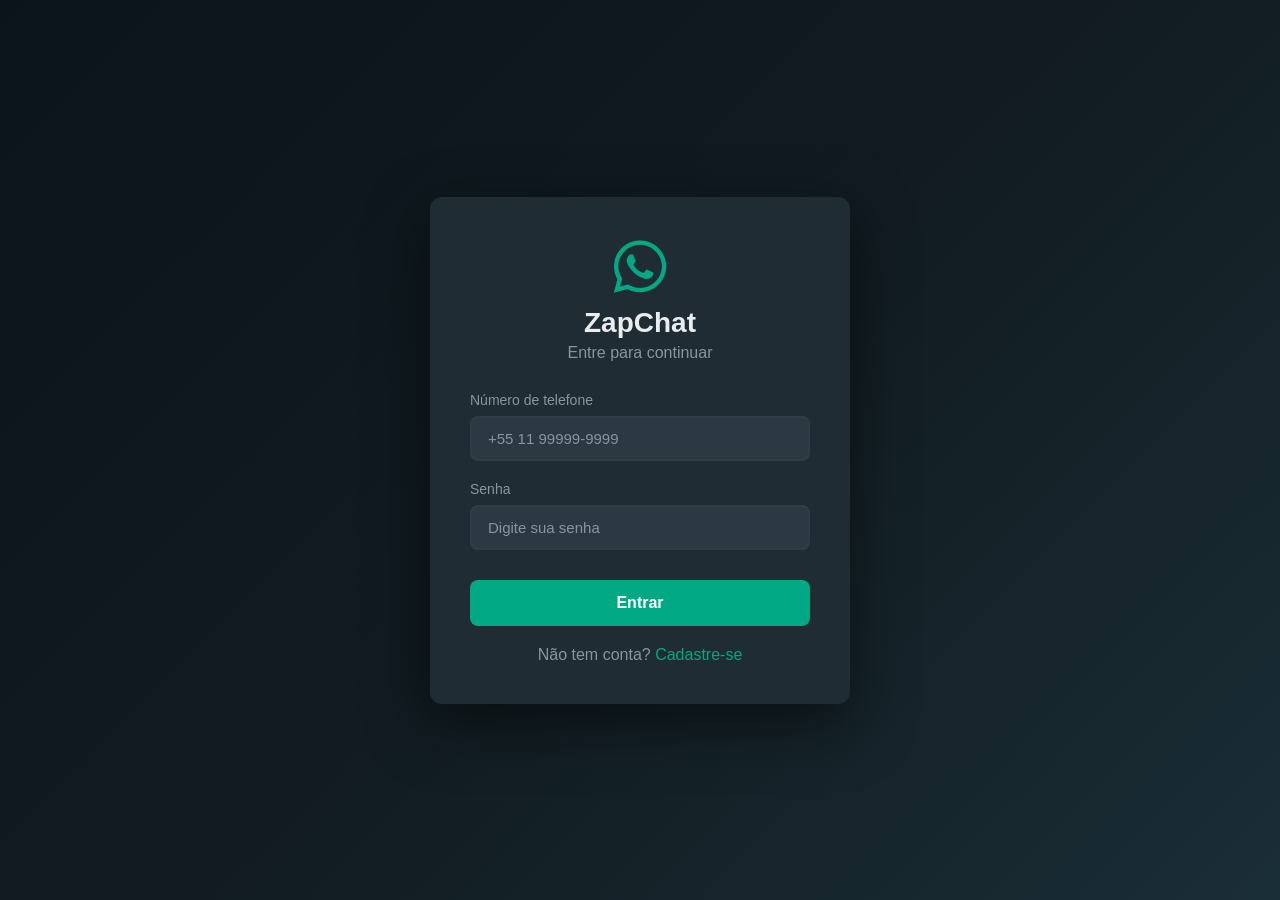
==== whatsapp.html @ d07ea7d3 "dd" ====
<!-- index.html -->
<!DOCTYPE html>
<html lang="pt-BR">
<head>
    <meta charset="UTF-8">
    <meta name="viewport" content="width=device-width, initial-scale=1.0">
    <title>ZapChat - Mensageiro</title>
    <link rel="stylesheet" href="https://cdnjs.cloudflare.com/ajax/libs/font-awesome/6.4.0/css/all.min.css">
    <style>
        /* ==================== RESET & VARIABLES ==================== */
        * {
            margin: 0;
            padding: 0;
            box-sizing: border-box;
        }

        :root {
            --primary: #00a884;
            --primary-dark: #008f72;
            --bg-dark: #111b21;
            --bg-panel: #202c33;
            --bg-chat: #0b141a;
            --bg-message-out: #005c4b;
            --bg-message-in: #202c33;
            --bg-input: #2a3942;
            --text-primary: #e9edef;
            --text-secondary: #8696a0;
            --border-color: #313d45;
            --hover-bg: #2a3942;
            --danger: #ea4335;
            --online: #00a884;
            --dropdown-bg: #233138;
        }

        body {
            font-family: 'Segoe UI', Tahoma, Geneva, Verdana, sans-serif;
            background-color: var(--bg-dark);
            color: var(--text-primary);
            height: 100vh;
            overflow: hidden;
        }

        /* ==================== AUTH SCREENS ==================== */
        .auth-container {
            display: flex;
            justify-content: center;
            align-items: center;
            height: 100vh;
            background: linear-gradient(135deg, #0b141a 0%, #111b21 50%, #1a2e35 100%);
        }

        .auth-box {
            background: var(--bg-panel);
            border-radius: 12px;
            padding: 40px;
            width: 420px;
            max-width: 95%;
            box-shadow: 0 20px 60px rgba(0, 0, 0, 0.5);
        }

        .auth-logo {
            text-align: center;
            margin-bottom: 30px;
        }

        .auth-logo i {
            font-size: 60px;
            color: var(--primary);
        }

        .auth-logo h1 {
            font-size: 28px;
            margin-top: 10px;
            color: var(--text-primary);
        }

        .auth-logo p {
            color: var(--text-secondary);
            margin-top: 5px;
        }

        .form-group {
            margin-bottom: 20px;
        }

        .form-group label {
            display: block;
            margin-bottom: 8px;
            color: var(--text-secondary);
            font-size: 14px;
        }

        .form-group input {
            width: 100%;
            padding: 12px 16px;
            border: 2px solid var(--border-color);
            border-radius: 8px;
            background: var(--bg-input);
            color: var(--text-primary);
            font-size: 15px;
            transition: border-color 0.3s;
            outline: none;
        }

        .form-group input:focus {
            border-color: var(--primary);
        }

        .form-group input::placeholder {
            color: var(--text-secondary);
        }

        .auth-btn {
            width: 100%;
            padding: 14px;
            background: var(--primary);
            color: white;
            border: none;
            border-radius: 8px;
            font-size: 16px;
            font-weight: 600;
            cursor: pointer;
            transition: background 0.3s;
            margin-top: 10px;
        }

        .auth-btn:hover {
            background: var(--primary-dark);
        }

        .auth-btn:disabled {
            opacity: 0.6;
            cursor: not-allowed;
        }

        .auth-switch {
            text-align: center;
            margin-top: 20px;
            color: var(--text-secondary);
        }

        .auth-switch a {
            color: var(--primary);
            cursor: pointer;
            text-decoration: none;
        }

        .auth-switch a:hover {
            text-decoration: underline;
        }

        .auth-error {
            background: rgba(234, 67, 53, 0.15);
            color: #ea4335;
            padding: 10px 16px;
            border-radius: 8px;
            margin-bottom: 15px;
            font-size: 14px;
            display: none;
        }

        .auth-success {
            background: rgba(0, 168, 132, 0.15);
            color: var(--primary);
            padding: 10px 16px;
            border-radius: 8px;
            margin-bottom: 15px;
            font-size: 14px;
            display: none;
        }

        .avatar-upload {
            text-align: center;
            margin-bottom: 20px;
        }

        .avatar-upload .avatar-preview {
            width: 80px;
            height: 80px;
            border-radius: 50%;
            background: var(--bg-input);
            margin: 0 auto 10px;
            display: flex;
            align-items: center;
            justify-content: center;
            cursor: pointer;
            border: 3px solid var(--primary);
            overflow: hidden;
            position: relative;
        }

        .avatar-upload .avatar-preview i {
            font-size: 36px;
            color: var(--text-secondary);
        }

        .avatar-upload .avatar-preview img {
            width: 100%;
            height: 100%;
            object-fit: cover;
        }

        /* ==================== MAIN APP LAYOUT ==================== */
        .app-container {
            display: none;
            height: 100vh;
            width: 100%;
        }

        .app-wrapper {
            display: flex;
            height: 100%;
            max-width: 100%;
            margin: 0 auto;
        }

        /* ==================== SIDEBAR ==================== */
        .sidebar {
            width: 400px;
            min-width: 340px;
            background: var(--bg-panel);
            border-right: 1px solid var(--border-color);
            display: flex;
            flex-direction: column;
            position: relative;
        }

        .sidebar-header {
            display: flex;
            align-items: center;
            justify-content: space-between;
            padding: 10px 16px;
            background: var(--bg-panel);
            height: 60px;
        }

        .sidebar-header .user-avatar {
            width: 40px;
            height: 40px;
            border-radius: 50%;
            background: var(--bg-input);
            display: flex;
            align-items: center;
            justify-content: center;
            cursor: pointer;
            overflow: hidden;
        }

        .sidebar-header .user-avatar img {
            width: 100%;
            height: 100%;
            object-fit: cover;
        }

        .sidebar-header .user-avatar i {
            font-size: 20px;
            color: var(--text-secondary);
        }

        .header-actions {
            display: flex;
            gap: 8px;
        }

        .header-actions button {
            width: 40px;
            height: 40px;
            border: none;
            background: none;
            color: var(--text-secondary);
            font-size: 20px;
            cursor: pointer;
            border-radius: 50%;
            display: flex;
            align-items: center;
            justify-content: center;
            transition: background 0.2s;
            position: relative;
        }

        .header-actions button:hover {
            background: var(--hover-bg);
        }

        .notification-badge {
            position: absolute;
            top: 4px;
            right: 4px;
            width: 18px;
            height: 18px;
            background: var(--danger);
            color: white;
            font-size: 10px;
            border-radius: 50%;
            display: flex;
            align-items: center;
            justify-content: center;
            display: none;
        }

        /* Search Bar */
        .search-container {
            padding: 8px 12px;
            background: var(--bg-panel);
        }

        .search-box {
            display: flex;
            align-items: center;
            background: var(--bg-input);
            border-radius: 8px;
            padding: 0 12px;
        }

        .search-box i {
            color: var(--text-secondary);
            font-size: 16px;
        }

        .search-box input {
            flex: 1;
            border: none;
            background: none;
            padding: 10px 12px;
            color: var(--text-primary);
            font-size: 14px;
            outline: none;
        }

        .search-box input::placeholder {
            color: var(--text-secondary);
        }

        /* Filter Tabs */
        .filter-tabs {
            display: flex;
            padding: 8px 12px;
            gap: 8px;
            overflow-x: auto;
        }

        .filter-tabs::-webkit-scrollbar {
            display: none;
        }

        .filter-tab {
            padding: 6px 14px;
            border-radius: 20px;
            background: var(--bg-input);
            color: var(--text-secondary);
            font-size: 13px;
            cursor: pointer;
            white-space: nowrap;
            border: none;
            transition: all 0.2s;
        }

        .filter-tab.active {
            background: var(--primary);
            color: white;
        }

        .filter-tab:hover:not(.active) {
            background: var(--hover-bg);
        }

        /* Chat List */
        .chat-list {
            flex: 1;
            overflow-y: auto;
        }

        .chat-list::-webkit-scrollbar {
            width: 6px;
        }

        .chat-list::-webkit-scrollbar-thumb {
            background: rgba(255, 255, 255, 0.1);
            border-radius: 3px;
        }

        .chat-item {
            display: flex;
            align-items: center;
            padding: 12px 16px;
            cursor: pointer;
            transition: background 0.2s;
            position: relative;
        }

        .chat-item:hover {
            background: var(--hover-bg);
        }

        .chat-item.active {
            background: var(--bg-input);
        }

        .chat-item-avatar {
            width: 50px;
            height: 50px;
            border-radius: 50%;
            background: var(--bg-input);
            flex-shrink: 0;
            display: flex;
            align-items: center;
            justify-content: center;
            overflow: hidden;
            margin-right: 14px;
            position: relative;
        }

        .chat-item-avatar img {
            width: 100%;
            height: 100%;
            object-fit: cover;
        }

        .chat-item-avatar i {
            font-size: 24px;
            color: var(--text-secondary);
        }

        .online-dot {
            position: absolute;
            bottom: 2px;
            right: 2px;
            width: 12px;
            height: 12px;
            background: var(--online);
            border-radius: 50%;
            border: 2px solid var(--bg-panel);
        }

        .chat-item-info {
            flex: 1;
            min-width: 0;
            border-bottom: 1px solid var(--border-color);
            padding-bottom: 12px;
        }

        .chat-item-top {
            display: flex;
            justify-content: space-between;
            align-items: center;
            margin-bottom: 4px;
        }

        .chat-item-name {
            font-size: 16px;
            font-weight: 400;
            color: var(--text-primary);
            white-space: nowrap;
            overflow: hidden;
            text-overflow: ellipsis;
        }

        .chat-item-time {
            font-size: 12px;
            color: var(--text-secondary);
            flex-shrink: 0;
            margin-left: 8px;
        }

        .chat-item-time.unread {
            color: var(--primary);
        }

        .chat-item-bottom {
            display: flex;
            justify-content: space-between;
            align-items: center;
        }

        .chat-item-message {
            font-size: 14px;
            color: var(--text-secondary);
            white-space: nowrap;
            overflow: hidden;
            text-overflow: ellipsis;
            flex: 1;
        }

        .chat-item-message .msg-status {
            color: var(--text-secondary);
            margin-right: 4px;
        }

        .chat-item-message .msg-status.read {
            color: #53bdeb;
        }

        .unread-count {
            background: var(--primary);
            color: white;
            font-size: 11px;
            min-width: 20px;
            height: 20px;
            border-radius: 10px;
            display: flex;
            align-items: center;
            justify-content: center;
            padding: 0 5px;
            flex-shrink: 0;
            margin-left: 8px;
        }

        /* ==================== CHAT AREA ==================== */
        .chat-area {
            flex: 1;
            display: flex;
            flex-direction: column;
            background: var(--bg-chat);
            position: relative;
        }

        /* Empty State */
        .empty-chat {
            display: flex;
            flex-direction: column;
            align-items: center;
            justify-content: center;
            height: 100%;
            text-align: center;
            padding: 20px;
        }

        .empty-chat i {
            font-size: 80px;
            color: var(--text-secondary);
            margin-bottom: 20px;
            opacity: 0.5;
        }

        .empty-chat h2 {
            font-size: 28px;
            font-weight: 300;
            color: var(--text-primary);
            margin-bottom: 10px;
        }

        .empty-chat p {
            color: var(--text-secondary);
            font-size: 14px;
            max-width: 500px;
            line-height: 1.6;
        }

        /* Chat Header */
        .chat-header {
            display: flex;
            align-items: center;
            padding: 10px 16px;
            background: var(--bg-panel);
            height: 60px;
            border-bottom: 1px solid var(--border-color);
        }

        .chat-header .back-btn {
            display: none;
            width: 36px;
            height: 36px;
            border: none;
            background: none;
            color: var(--text-secondary);
            font-size: 20px;
            cursor: pointer;
            margin-right: 8px;
            border-radius: 50%;
        }

        .chat-header-avatar {
            width: 40px;
            height: 40px;
            border-radius: 50%;
            background: var(--bg-input);
            display: flex;
            align-items: center;
            justify-content: center;
            overflow: hidden;
            margin-right: 14px;
            cursor: pointer;
            flex-shrink: 0;
        }

        .chat-header-avatar img {
            width: 100%;
            height: 100%;
            object-fit: cover;
        }

        .chat-header-avatar i {
            font-size: 20px;
            color: var(--text-secondary);
        }

        .chat-header-info {
            flex: 1;
            cursor: pointer;
        }

        .chat-header-name {
            font-size: 16px;
            font-weight: 500;
        }

        .chat-header-status {
            font-size: 13px;
            color: var(--text-secondary);
        }

        .chat-header-status.online {
            color: var(--primary);
        }

        .chat-header-actions {
            display: flex;
            gap: 4px;
        }

        .chat-header-actions button {
            width: 40px;
            height: 40px;
            border: none;
            background: none;
            color: var(--text-secondary);
            font-size: 20px;
            cursor: pointer;
            border-radius: 50%;
            display: flex;
            align-items: center;
            justify-content: center;
        }

        .chat-header-actions button:hover {
            background: var(--hover-bg);
        }

        /* Chat Messages */
        .chat-messages {
            flex: 1;
            overflow-y: auto;
            padding: 20px 60px;
            display: flex;
            flex-direction: column;
            background-image: url("data:image/svg+xml,%3Csvg xmlns='http://www.w3.org/2000/svg' width='300' height='300' viewBox='0 0 300 300'%3E%3Cg fill='%23ffffff' fill-opacity='0.02'%3E%3Cpath d='M150 0L300 150L150 300L0 150Z'/%3E%3C/g%3E%3C/svg%3E");
        }

        .chat-messages::-webkit-scrollbar {
            width: 6px;
        }

        .chat-messages::-webkit-scrollbar-thumb {
            background: rgba(255, 255, 255, 0.1);
            border-radius: 3px;
        }

        .message-group {
            margin-bottom: 2px;
            display: flex;
        }

        .message-group.sent {
            justify-content: flex-end;
        }

        .message-group.received {
            justify-content: flex-start;
        }

        .message-bubble {
            max-width: 65%;
            padding: 6px 7px 8px 9px;
            border-radius: 7.5px;
            position: relative;
            word-wrap: break-word;
            min-width: 80px;
        }

        .message-group.sent .message-bubble {
            background: var(--bg-message-out);
            border-top-right-radius: 0;
        }

        .message-group.received .message-bubble {
            background: var(--bg-message-in);
            border-top-left-radius: 0;
        }

        .message-sender {
            font-size: 12.5px;
            font-weight: 500;
            color: var(--primary);
            margin-bottom: 2px;
        }

        .message-text {
            font-size: 14.2px;
            line-height: 1.4;
            color: var(--text-primary);
            white-space: pre-wrap;
        }

        .message-text a {
            color: #53bdeb;
        }

        .message-meta {
            display: flex;
            align-items: center;
            justify-content: flex-end;
            gap: 4px;
            margin-top: 2px;
            float: right;
            margin-left: 10px;
            padding-top: 3px;
        }

        .message-time {
            font-size: 11px;
            color: rgba(255, 255, 255, 0.6);
        }

        .message-status {
            font-size: 16px;
            color: rgba(255, 255, 255, 0.5);
        }

        .message-status.read {
            color: #53bdeb;
        }

        .message-image {
            max-width: 330px;
            border-radius: 6px;
            margin-bottom: 4px;
            cursor: pointer;
        }

        .message-audio {
            width: 250px;
        }

        .message-document {
            display: flex;
            align-items: center;
            gap: 10px;
            padding: 10px;
            background: rgba(0, 0, 0, 0.15);
            border-radius: 6px;
            margin-bottom: 4px;
            cursor: pointer;
        }

        .message-document i {
            font-size: 30px;
            color: var(--text-secondary);
        }

        .message-document-info .doc-name {
            font-size: 14px;
            color: var(--text-primary);
        }

        .message-document-info .doc-size {
            font-size: 12px;
            color: var(--text-secondary);
        }

        .message-reply-preview {
            background: rgba(0, 0, 0, 0.2);
            border-left: 4px solid var(--primary);
            padding: 6px 10px;
            border-radius: 4px;
            margin-bottom: 6px;
            cursor: pointer;
        }

        .message-reply-preview .reply-name {
            font-size: 12px;
            color: var(--primary);
            font-weight: 500;
        }

        .message-reply-preview .reply-text {
            font-size: 13px;
            color: var(--text-secondary);
            white-space: nowrap;
            overflow: hidden;
            text-overflow: ellipsis;
        }

        /* Date Separator */
        .date-separator {
            text-align: center;
            margin: 16px 0;
        }

        .date-separator span {
            background: var(--bg-panel);
            padding: 5px 12px;
            border-radius: 7px;
            font-size: 12.5px;
            color: var(--text-secondary);
            box-shadow: 0 1px 1px rgba(0, 0, 0, 0.1);
        }

        /* System Message */
        .system-message {
            text-align: center;
            margin: 8px 0;
        }

        .system-message span {
            background: rgba(0, 168, 132, 0.1);
            padding: 4px 12px;
            border-radius: 6px;
            font-size: 12px;
            color: var(--text-secondary);
        }

        /* Chat Input */
        .chat-input-area {
            display: flex;
            align-items: flex-end;
            padding: 10px 16px;
            background: var(--bg-panel);
            gap: 8px;
            border-top: 1px solid var(--border-color);
        }

        .reply-bar {
            display: none;
            background: var(--bg-input);
            border-left: 4px solid var(--primary);
            padding: 8px 12px;
            margin: 0 16px;
            border-radius: 0 8px 8px 0;
            position: relative;
        }

        .reply-bar.active {
            display: block;
        }

        .reply-bar .reply-name {
            font-size: 13px;
            color: var(--primary);
            font-weight: 500;
        }

        .reply-bar .reply-text {
            font-size: 13px;
            color: var(--text-secondary);
            white-space: nowrap;
            overflow: hidden;
            text-overflow: ellipsis;
            max-width: 400px;
        }

        .reply-bar .close-reply {
            position: absolute;
            top: 8px;
            right: 8px;
            background: none;
            border: none;
            color: var(--text-secondary);
            cursor: pointer;
            font-size: 16px;
        }

        .emoji-btn,
        .attach-btn,
        .camera-btn {
            width: 42px;
            height: 42px;
            border: none;
            background: none;
            color: var(--text-secondary);
            font-size: 22px;
            cursor: pointer;
            border-radius: 50%;
            display: flex;
            align-items: center;
            justify-content: center;
            flex-shrink: 0;
        }

        .emoji-btn:hover,
        .attach-btn:hover,
        .camera-btn:hover {
            background: var(--hover-bg);
        }

        .message-input-wrapper {
            flex: 1;
            background: var(--bg-input);
            border-radius: 8px;
            display: flex;
            align-items: flex-end;
            padding: 4px 12px;
        }

        .message-input {
            flex: 1;
            border: none;
            background: none;
            color: var(--text-primary);
            font-size: 15px;
            padding: 8px 0;
            outline: none;
            resize: none;
            max-height: 120px;
            min-height: 20px;
            line-height: 1.4;
            font-family: inherit;
        }

        .message-input::placeholder {
            color: var(--text-secondary);
        }

        .send-btn {
            width: 42px;
            height: 42px;
            border: none;
            background: none;
            color: var(--text-secondary);
            font-size: 22px;
            cursor: pointer;
            border-radius: 50%;
            display: flex;
            align-items: center;
            justify-content: center;
            flex-shrink: 0;
            transition: color 0.2s;
        }

        .send-btn:hover {
            background: var(--hover-bg);
        }

        .send-btn.active {
            color: var(--primary);
        }

        /* Recording UI */
        .recording-ui {
            display: none;
            flex: 1;
            align-items: center;
            gap: 12px;
            padding: 0 12px;
        }

        .recording-ui.active {
            display: flex;
        }

        .recording-indicator {
            width: 12px;
            height: 12px;
            background: var(--danger);
            border-radius: 50%;
            animation: pulse 1s infinite;
        }

        @keyframes pulse {
            0%, 100% { opacity: 1; }
            50% { opacity: 0.3; }
        }

        .recording-time {
            font-size: 14px;
            color: var(--text-primary);
        }

        .recording-cancel {
            font-size: 13px;
            color: var(--text-secondary);
        }

        /* ==================== EMOJI PICKER ==================== */
        .emoji-picker {
            display: none;
            position: absolute;
            bottom: 70px;
            left: 16px;
            background: var(--bg-panel);
            border-radius: 12px;
            width: 340px;
            height: 380px;
            box-shadow: 0 8px 32px rgba(0, 0, 0, 0.4);
            overflow: hidden;
            z-index: 100;
            flex-direction: column;
        }

        .emoji-picker.active {
            display: flex;
        }

        .emoji-search {
            padding: 10px;
        }

        .emoji-search input {
            width: 100%;
            padding: 8px 12px;
            border: none;
            background: var(--bg-input);
            color: var(--text-primary);
            border-radius: 6px;
            font-size: 14px;
            outline: none;
        }

        .emoji-categories {
            display: flex;
            padding: 0 10px;
            gap: 4px;
            border-bottom: 1px solid var(--border-color);
        }

        .emoji-cat-btn {
            padding: 8px;
            border: none;
            background: none;
            font-size: 18px;
            cursor: pointer;
            border-radius: 6px;
            opacity: 0.6;
        }

        .emoji-cat-btn.active {
            opacity: 1;
            background: var(--hover-bg);
        }

        .emoji-grid {
            flex: 1;
            overflow-y: auto;
            padding: 10px;
            display: grid;
            grid-template-columns: repeat(8, 1fr);
            gap: 2px;
            align-content: start;
        }

        .emoji-grid::-webkit-scrollbar {
            width: 4px;
        }

        .emoji-grid::-webkit-scrollbar-thumb {
            background: rgba(255, 255, 255, 0.1);
            border-radius: 2px;
        }

        .emoji-item {
            width: 36px;
            height: 36px;
            display: flex;
            align-items: center;
            justify-content: center;
            font-size: 22px;
            cursor: pointer;
            border-radius: 6px;
            transition: background 0.15s;
        }

        .emoji-item:hover {
            background: var(--hover-bg);
        }

        /* ==================== ATTACHMENT MENU ==================== */
        .attach-menu {
            display: none;
            position: absolute;
            bottom: 70px;
            left: 70px;
            background: var(--bg-panel);
            border-radius: 12px;
            padding: 10px;
            box-shadow: 0 8px 32px rgba(0, 0, 0, 0.4);
            z-index: 100;
        }

        .attach-menu.active {
            display: block;
        }

        .attach-option {
            display: flex;
            align-items: center;
            gap: 14px;
            padding: 10px 16px;
            cursor: pointer;
            border-radius: 8px;
            transition: background 0.2s;
            white-space: nowrap;
        }

        .attach-option:hover {
            background: var(--hover-bg);
        }

        .attach-option .icon-circle {
            width: 42px;
            height: 42px;
            border-radius: 50%;
            display: flex;
            align-items: center;
            justify-content: center;
            font-size: 18px;
            color: white;
        }

        .attach-option span {
            font-size: 15px;
            color: var(--text-primary);
        }

        .icon-purple { background: #7f66ff; }
        .icon-blue { background: #0795dc; }
        .icon-green { background: #00a884; }
        .icon-orange { background: #fe7537; }
        .icon-pink { background: #ff6d8c; }
        .icon-teal { background: #009688; }

        /* ==================== DROPDOWN MENU ==================== */
        .dropdown-menu {
            display: none;
            position: absolute;
            top: 50px;
            right: 10px;
            background: var(--dropdown-bg);
            border-radius: 4px;
            min-width: 200px;
            box-shadow: 0 8px 32px rgba(0, 0, 0, 0.4);
            z-index: 200;
            overflow: hidden;
        }

        .dropdown-menu.active {
            display: block;
        }

        .dropdown-item {
            padding: 12px 24px;
            cursor: pointer;
            font-size: 14.5px;
            color: var(--text-primary);
            transition: background 0.15s;
        }

        .dropdown-item:hover {
            background: var(--hover-bg);
        }

        .dropdown-item.danger {
            color: var(--danger);
        }

        /* ==================== MODAL ==================== */
        .modal-overlay {
            display: none;
            position: fixed;
            top: 0;
            left: 0;
            right: 0;
            bottom: 0;
            background: rgba(0, 0, 0, 0.6);
            z-index: 500;
            align-items: center;
            justify-content: center;
        }

        .modal-overlay.active {
            display: flex;
        }

        .modal-content {
            background: var(--bg-panel);
            border-radius: 12px;
            padding: 30px;
            width: 440px;
            max-width: 95%;
            max-height: 85vh;
            overflow-y: auto;
        }

        .modal-content h3 {
            font-size: 20px;
            margin-bottom: 20px;
            color: var(--text-primary);
        }

        .modal-content::-webkit-scrollbar {
            width: 4px;
        }

        .modal-content::-webkit-scrollbar-thumb {
            background: rgba(255, 255, 255, 0.1);
            border-radius: 2px;
        }

        /* Profile Panel */
        .profile-panel {
            display: none;
            position: absolute;
            top: 0;
            left: 0;
            width: 100%;
            height: 100%;
            background: var(--bg-panel);
            z-index: 300;
            flex-direction: column;
        }

        .profile-panel.active {
            display: flex;
        }

        .profile-header {
            display: flex;
            align-items: center;
            padding: 16px;
            gap: 16px;
            background: var(--bg-dark);
            height: 60px;
        }

        .profile-header button {
            width: 36px;
            height: 36px;
            border: none;
            background: none;
            color: var(--text-primary);
            font-size: 20px;
            cursor: pointer;
        }

        .profile-header h3 {
            font-size: 18px;
            font-weight: 500;
        }

        .profile-body {
            flex: 1;
            overflow-y: auto;
            padding-bottom: 20px;
        }

        .profile-avatar-section {
            display: flex;
            justify-content: center;
            padding: 30px 0;
            background: var(--bg-dark);
        }

        .profile-avatar-large {
            width: 200px;
            height: 200px;
            border-radius: 50%;
            background: var(--bg-input);
            display: flex;
            align-items: center;
            justify-content: center;
            overflow: hidden;
        }

        .profile-avatar-large i {
            font-size: 80px;
            color: var(--text-secondary);
        }

        .profile-avatar-large img {
            width: 100%;
            height: 100%;
            object-fit: cover;
        }

        .profile-info-section {
            padding: 16px 30px;
            border-bottom: 8px solid var(--bg-dark);
        }

        .profile-info-label {
            color: var(--primary);
            font-size: 14px;
            margin-bottom: 6px;
        }

        .profile-info-value {
            font-size: 16px;
            color: var(--text-primary);
        }

        .profile-info-edit {
            display: flex;
            align-items: center;
            justify-content: space-between;
        }

        .profile-info-edit input {
            flex: 1;
            border: none;
            border-bottom: 2px solid var(--primary);
            background: none;
            color: var(--text-primary);
            font-size: 16px;
            padding: 4px 0;
            outline: none;
        }

        .profile-info-edit button {
            background: none;
            border: none;
            color: var(--text-secondary);
            font-size: 20px;
            cursor: pointer;
            margin-left: 10px;
        }

        /* Contact Info Panel */
        .contact-panel {
            display: none;
            position: absolute;
            top: 0;
            right: 0;
            width: 400px;
            height: 100%;
            background: var(--bg-panel);
            z-index: 300;
            flex-direction: column;
            border-left: 1px solid var(--border-color);
            box-shadow: -4px 0 20px rgba(0, 0, 0, 0.3);
        }

        .contact-panel.active {
            display: flex;
        }

        /* ==================== NEW CHAT MODAL ==================== */
        .contact-list-item {
            display: flex;
            align-items: center;
            padding: 12px 16px;
            cursor: pointer;
            transition: background 0.2s;
        }

        .contact-list-item:hover {
            background: var(--hover-bg);
        }

        .contact-list-item .contact-avatar {
            width: 45px;
            height: 45px;
            border-radius: 50%;
            background: var(--bg-input);
            display: flex;
            align-items: center;
            justify-content: center;
            margin-right: 14px;
            overflow: hidden;
            flex-shrink: 0;
        }

        .contact-list-item .contact-avatar img {
            width: 100%;
            height: 100%;
            object-fit: cover;
        }

        .contact-list-item .contact-avatar i {
            font-size: 22px;
            color: var(--text-secondary);
        }

        .contact-list-item .contact-info h4 {
            font-size: 15px;
            font-weight: 400;
            color: var(--text-primary);
        }

        .contact-list-item .contact-info p {
            font-size: 13px;
            color: var(--text-secondary);
        }

        /* ==================== STATUS / STORIES ==================== */
        .status-container {
            display: none;
            flex-direction: column;
            height: 100%;
        }

        .status-container.active {
            display: flex;
        }

        .status-my {
            display: flex;
            align-items: center;
            padding: 16px;
            cursor: pointer;
        }

        .status-my:hover {
            background: var(--hover-bg);
        }

        .status-avatar-ring {
            width: 55px;
            height: 55px;
            border-radius: 50%;
            border: 3px solid var(--primary);
            padding: 2px;
            margin-right: 14px;
        }

        .status-avatar-ring img,
        .status-avatar-ring .status-avatar-placeholder {
            width: 100%;
            height: 100%;
            border-radius: 50%;
            object-fit: cover;
            display: flex;
            align-items: center;
            justify-content: center;
            background: var(--bg-input);
        }

        .status-avatar-ring .status-avatar-placeholder i {
            font-size: 24px;
            color: var(--text-secondary);
        }

        /* ==================== CONTEXT MENU ==================== */
        .context-menu {
            display: none;
            position: fixed;
            background: var(--dropdown-bg);
            border-radius: 4px;
            min-width: 180px;
            box-shadow: 0 8px 32px rgba(0, 0, 0, 0.4);
            z-index: 600;
            overflow: hidden;
        }

        .context-menu.active {
            display: block;
        }

        .context-menu-item {
            padding: 10px 20px;
            cursor: pointer;
            font-size: 14px;
            color: var(--text-primary);
            transition: background 0.15s;
        }

        .context-menu-item:hover {
            background: var(--hover-bg);
        }

        .context-menu-item.danger {
            color: var(--danger);
        }

        /* ==================== TYPING INDICATOR ==================== */
        .typing-indicator {
            display: none;
            padding: 4px 0;
        }

        .typing-indicator.active {
            display: block;
        }

        .typing-dots {
            display: inline-flex;
            gap: 3px;
            padding: 10px 14px;
            background: var(--bg-message-in);
            border-radius: 7.5px;
        }

        .typing-dots span {
            width: 7px;
            height: 7px;
            background: var(--text-secondary);
            border-radius: 50%;
            animation: typingBounce 1.4s infinite ease-in-out;
        }

        .typing-dots span:nth-child(2) {
            animation-delay: 0.2s;
        }

        .typing-dots span:nth-child(3) {
            animation-delay: 0.4s;
        }

        @keyframes typingBounce {
            0%, 60%, 100% { transform: translateY(0); }
            30% { transform: translateY(-6px); }
        }

        /* ==================== IMAGE VIEWER ==================== */
        .image-viewer {
            display: none;
            position: fixed;
            top: 0;
            left: 0;
            right: 0;
            bottom: 0;
            background: rgba(0, 0, 0, 0.9);
            z-index: 700;
            align-items: center;
            justify-content: center;
        }

        .image-viewer.active {
            display: flex;
        }

        .image-viewer img {
            max-width: 90%;
            max-height: 90%;
            object-fit: contain;
        }

        .image-viewer .close-viewer {
            position: absolute;
            top: 20px;
            right: 20px;
            background: none;
            border: none;
            color: white;
            font-size: 30px;
            cursor: pointer;
        }

        /* ==================== TOAST NOTIFICATION ==================== */
        .toast-container {
            position: fixed;
            top: 20px;
            right: 20px;
            z-index: 800;
            display: flex;
            flex-direction: column;
            gap: 8px;
        }

        .toast {
            background: var(--bg-panel);
            color: var(--text-primary);
            padding: 14px 20px;
            border-radius: 8px;
            box-shadow: 0 8px 32px rgba(0, 0, 0, 0.4);
            display: flex;
            align-items: center;
            gap: 12px;
            min-width: 300px;
            animation: slideIn 0.3s ease;
            border-left: 4px solid var(--primary);
        }

        .toast.error {
            border-left-color: var(--danger);
        }

        .toast i {
            font-size: 20px;
        }

        @keyframes slideIn {
            from {
                transform: translateX(100%);
                opacity: 0;
            }
            to {
                transform: translateX(0);
                opacity: 1;
            }
        }

        @keyframes slideOut {
            from {
                transform: translateX(0);
                opacity: 1;
            }
            to {
                transform: translateX(100%);
                opacity: 0;
            }
        }

        /* ==================== LOADING ==================== */
        .loading-spinner {
            display: inline-block;
            width: 24px;
            height: 24px;
            border: 3px solid var(--border-color);
            border-radius: 50%;
            border-top-color: var(--primary);
            animation: spin 0.8s linear infinite;
        }

        @keyframes spin {
            to { transform: rotate(360deg); }
        }

        .loading-overlay {
            display: none;
            position: fixed;
            top: 0;
            left: 0;
            right: 0;
            bottom: 0;
            background: rgba(0, 0, 0, 0.5);
            z-index: 900;
            align-items: center;
            justify-content: center;
        }

        .loading-overlay.active {
            display: flex;
        }

        .loading-box {
            background: var(--bg-panel);
            padding: 30px 40px;
            border-radius: 12px;
            text-align: center;
        }

        .loading-box .loading-spinner {
            width: 40px;
            height: 40px;
        }

        .loading-box p {
            margin-top: 16px;
            color: var(--text-secondary);
        }

        /* ==================== RESPONSIVE ==================== */
        @media (max-width: 768px) {
            .sidebar {
                width: 100%;
                min-width: 100%;
            }

            .chat-area {
                position: absolute;
                top: 0;
                left: 0;
                right: 0;
                bottom: 0;
                display: none;
                z-index: 100;
            }

            .chat-area.active {
                display: flex;
            }

            .chat-header .back-btn {
                display: flex;
            }

            .chat-messages {
                padding: 10px 16px;
            }

            .message-bubble {
                max-width: 85%;
            }

            .contact-panel {
                width: 100%;
            }

            .emoji-picker {
                width: calc(100% - 32px);
            }
        }

        /* ==================== GROUP CREATION ==================== */
        .selected-contacts {
            display: flex;
            flex-wrap: wrap;
            gap: 8px;
            padding: 10px 0;
            min-height: 40px;
        }

        .selected-contact-chip {
            display: flex;
            align-items: center;
            gap: 6px;
            background: var(--bg-input);
            padding: 4px 10px;
            border-radius: 16px;
            font-size: 13px;
        }

        .selected-contact-chip button {
            background: none;
            border: none;
            color: var(--text-secondary);
            cursor: pointer;
            font-size: 14px;
        }

        /* ==================== SCROLL TO BOTTOM ==================== */
        .scroll-bottom-btn {
            display: none;
            position: absolute;
            bottom: 80px;
            right: 24px;
            width: 42px;
            height: 42px;
            border-radius: 50%;
            background: var(--bg-panel);
            border: none;
            color: var(--text-secondary);
            font-size: 20px;
            cursor: pointer;
            box-shadow: 0 4px 12px rgba(0, 0, 0, 0.3);
            z-index: 50;
            align-items: center;
            justify-content: center;
        }

        .scroll-bottom-btn.visible {
            display: flex;
        }

        /* ==================== STARRED MESSAGES INDICATOR ==================== */
        .starred-indicator {
            margin-left: 4px;
            color: #ffd700;
            font-size: 11px;
        }

        /* Deleted message style */
        .message-deleted {
            font-style: italic;
            opacity: 0.6;
        }

        .message-deleted i {
            margin-right: 4px;
        }

        /* Forwarded label */
        .forwarded-label {
            font-size: 12px;
            color: var(--text-secondary);
            font-style: italic;
            margin-bottom: 2px;
        }

        .forwarded-label i {
            margin-right: 4px;
        }
    </style>
</head>
<body>

    <!-- ==================== AUTH SCREEN ==================== -->
    <div class="auth-container" id="authScreen">
        <!-- Login Form -->
        <div class="auth-box" id="loginForm">
            <div class="auth-logo">
                <i class="fab fa-whatsapp"></i>
                <h1>ZapChat</h1>
                <p>Entre para continuar</p>
            </div>
            <div class="auth-error" id="loginError"></div>
            <div class="auth-success" id="loginSuccess"></div>
            <div class="form-group">
                <label>Número de telefone</label>
                <input type="tel" id="loginPhone" placeholder="+55 11 99999-9999" autocomplete="tel">
            </div>
            <div class="form-group">
                <label>Senha</label>
                <input type="password" id="loginPassword" placeholder="Digite sua senha" autocomplete="current-password">
            </div>
            <button class="auth-btn" id="loginBtn" onclick="handleLogin()">
                Entrar
            </button>
            <div class="auth-switch">
                Não tem conta? <a onclick="showRegister()">Cadastre-se</a>
            </div>
        </div>

        <!-- Register Form -->
        <div class="auth-box" id="registerForm" style="display:none">
            <div class="auth-logo">
                <i class="fab fa-whatsapp"></i>
                <h1>ZapChat</h1>
                <p>Crie sua conta</p>
            </div>
            <div class="auth-error" id="registerError"></div>
            <div class="form-group">
                <label>Nome</label>
                <input type="text" id="regName" placeholder="Seu nome completo">
            </div>
            <div class="form-group">
                <label>Número de telefone</label>
                <input type="tel" id="regPhone" placeholder="+55 11 99999-9999">
            </div>
            <div class="form-group">
                <label>Recado</label>
                <input type="text" id="regAbout" placeholder="Disponível" value="Disponível">
            </div>
            <div class="form-group">
                <label>Senha</label>
                <input type="password" id="regPassword" placeholder="Mínimo 6 caracteres">
            </div>
            <div class="form-group">
                <label>Confirmar senha</label>
                <input type="password" id="regPasswordConfirm" placeholder="Repita a senha">
            </div>
            <button class="auth-btn" onclick="handleRegister()">
                Cadastrar
            </button>
            <div class="auth-switch">
                Já tem conta? <a onclick="showLogin()">Fazer login</a>
            </div>
        </div>
    </div>

    <!-- ==================== MAIN APP ==================== -->
    <div class="app-container" id="appScreen">
        <div class="app-wrapper">
            <!-- Sidebar -->
            <div class="sidebar" id="sidebar">
                <!-- Profile Panel (hidden by default) -->
                <div class="profile-panel" id="profilePanel">
                    <div class="profile-header">
                        <button onclick="closeProfile()"><i class="fas fa-arrow-left"></i></button>
                        <h3>Perfil</h3>
                    </div>
                    <div class="profile-body">
                        <div class="profile-avatar-section">
                            <div class="profile-avatar-large" id="profileAvatarLarge">
                                <i class="fas fa-user"></i>
                            </div>
                        </div>
                        <div class="profile-info-section">
                            <div class="profile-info-label">Seu nome</div>
                            <div class="profile-info-edit">
                                <input type="text" id="profileNameInput" value="">
                                <button onclick="updateProfileName()"><i class="fas fa-check"></i></button>
                            </div>
                        </div>
                        <div class="profile-info-section">
                            <div class="profile-info-label">Recado</div>
                            <div class="profile-info-edit">
                                <input type="text" id="profileAboutInput" value="">
                                <button onclick="updateProfileAbout()"><i class="fas fa-check"></i></button>
                            </div>
                        </div>
                        <div class="profile-info-section">
                            <div class="profile-info-label">Telefone</div>
                            <div class="profile-info-value" id="profilePhone"></div>
                        </div>
                    </div>
                </div>

                <!-- Sidebar Header -->
                <div class="sidebar-header">
                    <div class="user-avatar" id="myAvatar" onclick="openProfile()">
                        <i class="fas fa-user"></i>
                    </div>
                    <div class="header-actions">
                        <button onclick="toggleStatusView()" title="Status">
                            <i class="fas fa-circle-notch"></i>
                        </button>
                        <button onclick="openNewChat()" title="Nova conversa">
                            <i class="fas fa-comment-medical"></i>
                        </button>
                        <button onclick="openNewGroup()" title="Novo grupo">
                            <i class="fas fa-users"></i>
                        </button>
                        <button id="menuBtn" onclick="toggleMainMenu()" title="Menu">
                            <i class="fas fa-ellipsis-vertical"></i>
                        </button>
                    </div>
                    <!-- Main Dropdown -->
                    <div class="dropdown-menu" id="mainMenu">
                        <div class="dropdown-item" onclick="openNewGroup()">Novo grupo</div>
                        <div class="dropdown-item" onclick="showStarredMessages()">Mensagens favoritas</div>
                        <div class="dropdown-item" onclick="openSettings()">Configurações</div>
                        <div class="dropdown-item danger" onclick="handleLogout()">Sair</div>
                    </div>
                </div>

                <!-- Search -->
                <div class="search-container">
                    <div class="search-box">
                        <i class="fas fa-search"></i>
                        <input type="text" placeholder="Pesquisar ou começar uma nova conversa" id="searchInput" oninput="handleSearch(this.value)">
                    </div>
                </div>

                <!-- Filter Tabs -->
                <div class="filter-tabs">
                    <button class="filter-tab active" onclick="filterChats('all', this)">Todas</button>
                    <button class="filter-tab" onclick="filterChats('unread', this)">Não lidas</button>
                    <button class="filter-tab" onclick="filterChats('groups', this)">Grupos</button>
                </div>

                <!-- Chat List -->
                <div class="chat-list" id="chatList">
                    <!-- Populated dynamically -->
                </div>
            </div>

            <!-- Chat Area -->
            <div class="chat-area" id="chatArea">
                <!-- Empty State -->
                <div class="empty-chat" id="emptyChat">
                    <i class="fab fa-whatsapp"></i>
                    <h2>ZapChat Web</h2>
                    <p>Envie e receba mensagens. Selecione uma conversa para começar ou inicie uma nova.</p>
                </div>

                <!-- Active Chat -->
                <div id="activeChat" style="display:none;flex-direction:column;height:100%;">
                    <!-- Chat Header -->
                    <div class="chat-header">
                        <button class="back-btn" onclick="closeChat()">
                            <i class="fas fa-arrow-left"></i>
                        </button>
                        <div class="chat-header-avatar" id="chatAvatar" onclick="openContactInfo()">
                            <i class="fas fa-user"></i>
                        </div>
                        <div class="chat-header-info" onclick="openContactInfo()">
                            <div class="chat-header-name" id="chatName"></div>
                            <div class="chat-header-status" id="chatStatus"></div>
                        </div>
                        <div class="chat-header-actions">
                            <button onclick="searchInChat()" title="Pesquisar"><i class="fas fa-search"></i></button>
                            <button onclick="toggleChatMenu()" title="Menu"><i class="fas fa-ellipsis-vertical"></i></button>
                        </div>
                        <!-- Chat Dropdown -->
                        <div class="dropdown-menu" id="chatMenu">
                            <div class="dropdown-item" onclick="openContactInfo()">Info do contato</div>
                            <div class="dropdown-item" onclick="selectMessages()">Selecionar mensagens</div>
                            <div class="dropdown-item" onclick="muteChat()">Silenciar notificações</div>
                            <div class="dropdown-item" onclick="clearChat()">Limpar conversa</div>
                            <div class="dropdown-item danger" onclick="deleteChat()">Apagar conversa</div>
                        </div>
                    </div>

                    <!-- Messages -->
                    <div class="chat-messages" id="chatMessages">
                        <!-- Messages populated dynamically -->
                    </div>

                    <!-- Scroll to bottom -->
                    <button class="scroll-bottom-btn" id="scrollBottomBtn" onclick="scrollToBottom()">
                        <i class="fas fa-chevron-down"></i>
                    </button>

                    <!-- Reply Bar -->
                    <div class="reply-bar" id="replyBar">
                        <div class="reply-name" id="replyName"></div>
                        <div class="reply-text" id="replyText"></div>
                        <button class="close-reply" onclick="cancelReply()">
                            <i class="fas fa-times"></i>
                        </button>
                    </div>

                    <!-- Input Area -->
                    <div class="chat-input-area">
                        <button class="emoji-btn" onclick="toggleEmojiPicker()">
                            <i class="far fa-face-smile"></i>
                        </button>
                        <button class="attach-btn" onclick="toggleAttachMenu()">
                            <i class="fas fa-paperclip"></i>
                        </button>
                        <div class="message-input-wrapper" id="inputWrapper">
                            <textarea class="message-input" id="messageInput" placeholder="Mensagem" rows="1" oninput="autoResize(this)" onkeydown="handleInputKeydown(event)"></textarea>
                        </div>
                        <div class="recording-ui" id="recordingUI">
                            <div class="recording-indicator"></div>
                            <span class="recording-time" id="recordingTime">0:00</span>
                            <span class="recording-cancel">← Deslize para cancelar</span>
                        </div>
                        <button class="send-btn" id="sendBtn" onclick="handleSend()">
                            <i class="fas fa-microphone" id="sendIcon"></i>
                        </button>
                    </div>

                    <!-- Emoji Picker -->
                    <div class="emoji-picker" id="emojiPicker">
                        <div class="emoji-search">
                            <input type="text" placeholder="Pesquisar emoji" oninput="searchEmoji(this.value)">
                        </div>
                        <div class="emoji-categories">
                            <button class="emoji-cat-btn active" onclick="showEmojiCategory('smileys', this)">😀</button>
                            <button class="emoji-cat-btn" onclick="showEmojiCategory('people', this)">👋</button>
                            <button class="emoji-cat-btn" onclick="showEmojiCategory('animals', this)">🐶</button>
                            <button class="emoji-cat-btn" onclick="showEmojiCategory('food', this)">🍔</button>
                            <button class="emoji-cat-btn" onclick="showEmojiCategory('activities', this)">⚽</button>
                            <button class="emoji-cat-btn" onclick="showEmojiCategory('objects', this)">💡</button>
                            <button class="emoji-cat-btn" onclick="showEmojiCategory('symbols', this)">❤️</button>
                        </div>
                        <div class="emoji-grid" id="emojiGrid">
                            <!-- Emojis populated dynamically -->
                        </div>
                    </div>

                    <!-- Attachment Menu -->
                    <div class="attach-menu" id="attachMenu">
                        <div class="attach-option" onclick="attachDocument()">
                            <div class="icon-circle icon-purple"><i class="fas fa-file"></i></div>
                            <span>Documento</span>
                        </div>
                        <div class="attach-option" onclick="attachPhoto()">
                            <div class="icon-circle icon-blue"><i class="fas fa-image"></i></div>
                            <span>Fotos e vídeos</span>
                        </div>
                        <div class="attach-option" onclick="attachCamera()">
                            <div class="icon-circle icon-pink"><i class="fas fa-camera"></i></div>
                            <span>Câmera</span>
                        </div>
                        <div class="attach-option" onclick="attachContact()">
                            <div class="icon-circle icon-blue"><i class="fas fa-user"></i></div>
                            <span>Contato</span>
                        </div>
                        <div class="attach-option" onclick="attachLocation()">
                            <div class="icon-circle icon-green"><i class="fas fa-location-dot"></i></div>
                            <span>Localização</span>
                        </div>
                    </div>
                </div>

                <!-- Contact Info Panel -->
                <div class="contact-panel" id="contactPanel">
                    <div class="profile-header">
                        <button onclick="closeContactInfo()"><i class="fas fa-xmark"></i></button>
                        <h3>Info do contato</h3>
                    </div>
                    <div class="profile-body">
                        <div class="profile-avatar-section">
                            <div class="profile-avatar-large" id="contactAvatarLarge">
                                <i class="fas fa-user"></i>
                            </div>
                        </div>
                        <div class="profile-info-section" style="text-align:center">
                            <div class="profile-info-value" id="contactInfoName" style="font-size:22px;font-weight:500;"></div>
                            <div style="color:var(--text-secondary);margin-top:4px" id="contactInfoPhone"></div>
                        </div>
                        <div class="profile-info-section">
                            <div class="profile-info-label">Recado</div>
                            <div class="profile-info-value" id="contactInfoAbout"></div>
                        </div>
                        <div class="profile-info-section">
                            <div class="dropdown-item danger" onclick="blockContact()" style="padding:0;font-size:16px;">
                                <i class="fas fa-ban"></i> Bloquear contato
                            </div>
                        </div>
                        <div class="profile-info-section">
                            <div class="dropdown-item danger" onclick="deleteChat()" style="padding:0;font-size:16px;">
                                <i class="fas fa-trash"></i> Apagar conversa
                            </div>
                        </div>
                    </div>
                </div>
            </div>
        </div>
    </div>

    <!-- ==================== NEW CHAT MODAL ==================== -->
    <div class="modal-overlay" id="newChatModal">
        <div class="modal-content">
            <h3><i class="fas fa-comment-medical"></i> Nova conversa</h3>
            <div class="form-group">
                <div class="search-box">
                    <i class="fas fa-search"></i>
                    <input type="text" placeholder="Buscar contato por telefone ou nome" id="newChatSearch" oninput="searchContacts(this.value)">
                </div>
            </div>
            <div id="contactResults" style="max-height:300px;overflow-y:auto;">
                <!-- Contact results -->
            </div>
            <div style="text-align:center;margin-top:16px">
                <button class="auth-btn" style="width:auto;padding:10px 30px;background:var(--border-color)" onclick="closeNewChat()">Cancelar</button>
            </div>
        </div>
    </div>

    <!-- ==================== NEW GROUP MODAL ==================== -->
    <div class="modal-overlay" id="newGroupModal">
        <div class="modal-content">
            <h3><i class="fas fa-users"></i> Novo grupo</h3>
            <div class="form-group">
                <label>Nome do grupo</label>
                <input type="text" id="groupName" placeholder="Nome do grupo">
            </div>
            <div class="form-group">
                <label>Descrição</label>
                <input type="text" id="groupDesc" placeholder="Descrição do grupo (opcional)">
            </div>
            <div class="form-group">
                <label>Adicionar participantes</label>
                <div class="search-box">
                    <i class="fas fa-search"></i>
                    <input type="text" placeholder="Buscar contatos" id="groupContactSearch" oninput="searchGroupContacts(this.value)">
                </div>
            </div>
            <div class="selected-contacts" id="selectedGroupContacts"></div>
            <div id="groupContactResults" style="max-height:200px;overflow-y:auto;"></div>
            <div style="display:flex;gap:10px;margin-top:16px;">
                <button class="auth-btn" style="background:var(--border-color)" onclick="closeNewGroup()">Cancelar</button>
                <button class="auth-btn" onclick="createGroup()">Criar grupo</button>
            </div>
        </div>
    </div>

    <!-- ==================== IMAGE VIEWER ==================== -->
    <div class="image-viewer" id="imageViewer">
        <button class="close-viewer" onclick="closeImageViewer()"><i class="fas fa-times"></i></button>
        <img id="viewerImage" src="">
    </div>

    <!-- ==================== CONTEXT MENU ==================== -->
    <div class="context-menu" id="contextMenu">
        <div class="context-menu-item" onclick="replyToMessage()"><i class="fas fa-reply"></i> Responder</div>
        <div class="context-menu-item" onclick="forwardMessage()"><i class="fas fa-share"></i> Encaminhar</div>
        <div class="context-menu-item" onclick="copyMessage()"><i class="fas fa-copy"></i> Copiar</div>
        <div class="context-menu-item" onclick="starMessage()"><i class="fas fa-star"></i> Favoritar</div>
        <div class="context-menu-item danger" onclick="deleteMessage()"><i class="fas fa-trash"></i> Apagar</div>
    </div>

    <!-- ==================== TOAST CONTAINER ==================== -->
    <div class="toast-container" id="toastContainer"></div>

    <!-- ==================== LOADING OVERLAY ==================== -->
    <div class="loading-overlay" id="loadingOverlay">
        <div class="loading-box">
            <div class="loading-spinner"></div>
            <p id="loadingText">Carregando...</p>
        </div>
    </div>

    <input type="file" id="fileInput" style="display:none" accept="image/*" onchange="handleFileSelect(event)">
    <input type="file" id="docInput" style="display:none" onchange="handleDocSelect(event)">

    <script>
        // ==================== CONFIGURATION ====================
        const JSONBIN_API_KEY = '$2a$10$zfLo4xQ0.IvfaaQaJbTDle3OU9eW24NU.iN7JbK9Ph9OpF0MiuRRu'; // Replace with your API key
        const JSONBIN_BASE = 'https://api.jsonbin.io/v3';
        
        // Bin IDs - will be created on first run
        let USERS_BIN_ID = localStorage.getItem('zapchat_users_bin') || '';
        let MESSAGES_BIN_ID = localStorage.getItem('zapchat_messages_bin') || '';
        let CHATS_BIN_ID = localStorage.getItem('zapchat_chats_bin') || '';

        // ==================== STATE ====================
        let currentUser = null;
        let allUsers = {};
        let allChats = {};
        let allMessages = {};
        let currentChatId = null;
        let replyingTo = null;
        let contextMessageId = null;
        let selectedGroupMembers = [];
        let refreshInterval = null;
        let isRecording = false;
        let recordingTimer = null;
        let recordingSeconds = 0;

        // ==================== EMOJI DATA ====================
        const emojis = {
            smileys: ['😀','😃','😄','😁','😆','😅','🤣','😂','🙂','🙃','😉','😊','😇','🥰','😍','🤩','😘','😗','😚','😙','🥲','😋','😛','😜','🤪','😝','🤑','🤗','🤭','🤫','🤔','🫣','🤐','🫡','🤨','😐','😑','😶','🫥','😏','😒','🙄','😬','🤥','😌','😔','😪','🤤','😴','😷','🤒','🤕','🤢','🤮','🥵','🥶','🥴','😵','🤯','🤠','🥳','🥸','😎','🤓','🧐','😕','🫤','😟','🙁','☹️','😮','😯','😲','😳','🥺','🥹','😦','😧','😨','😰','😥','😢','😭','😱','😖','😣','😞','😓','😩','😫','🥱','😤','😡','😠','🤬','😈','👿','💀','☠️','💩','🤡','👹','👺','👻','👽','👾','🤖'],
            people: ['👋','🤚','🖐️','✋','🖖','🫱','🫲','🫳','🫴','👌','🤌','🤏','✌️','🤞','🫰','🤟','🤘','🤙','👈','👉','👆','🖕','👇','☝️','🫵','👍','👎','✊','👊','🤛','🤜','👏','🙌','🫶','👐','🤲','🤝','🙏','✍️','💅','🤳','💪','🦾','🦿','🦵','🦶','👂','🦻','👃','🧠','🫀','🫁','🦷','🦴','👀','👁️','👅','👄','🫦','👶','🧒','👦','👧','🧑','👱','👨','🧔','👩','🧓','👴','👵'],
            animals: ['🐶','🐱','🐭','🐹','🐰','🦊','🐻','🐼','🐻‍❄️','🐨','🐯','🦁','🐮','🐷','🐽','🐸','🐵','🙈','🙉','🙊','🐒','🐔','🐧','🐦','🐤','🐣','🐥','🦆','🦅','🦉','🦇','🐺','🐗','🐴','🦄','🐝','🪱','🐛','🦋','🐌','🐞','🐜','🪰','🪲','🪳','🦟','🦗','🕷️','🦂','🐢','🐍','🦎','🦖','🦕','🐙','🦑','🦐','🦞','🦀','🐡','🐠','🐟','🐬','🐳','🐋','🦈','🐊'],
            food: ['🍏','🍎','🍐','🍊','🍋','🍌','🍉','🍇','🍓','🫐','🍈','🍒','🍑','🥭','🍍','🥥','🥝','🍅','🍆','🥑','🥦','🥬','🥒','🌶️','🫑','🌽','🥕','🫒','🧄','🧅','🥔','🍠','🫘','🥐','🥯','🍞','🥖','🥨','🧀','🥚','🍳','🧈','🥞','🧇','🥓','🥩','🍗','🍖','🦴','🌭','🍔','🍟','🍕','🫓','🥪','🥙','🧆','🌮','🌯','🫔','🥗','🥘','🫕','🍝','🍜','🍲','🍛','🍣','🍱','🥟','🦪','🍤','🍙','🍚','🍘','🍥','🥠','🥮','🍢','🍡','🍧','🍨','🍦','🥧','🧁','🍰','🎂','🍮','🍭','🍬','🍫','🍿','🍩','🍪'],
            activities: ['⚽','🏀','🏈','⚾','🥎','🎾','🏐','🏉','🥏','🎱','🪀','🏓','🏸','🏒','🏑','🥍','🏏','🪃','🥅','⛳','🪁','🏹','🎣','🤿','🥊','🥋','🎽','🛹','🛼','🛷','⛸️','🥌','🎿','⛷️','🏂','🪂','🏋️','🤼','🤸','⛹️','🤺','🤾','🏌️','🏇','🧘','🏄','🏊','🤽','🚣','🧗','🚴','🚵','🎖️','🏆','🥇','🥈','🥉','🏅','🎪','🎗️','🎟️','🎫','🎭','🎨','🎬','🎤','🎧','🎼','🎹','🥁','🪘','🎷','🎺','🪗','🎸','🪕','🎻','🎲','♟️','🎯','🎳','🎮','🕹️','🎰'],
            objects: ['💡','🔦','🕯️','🪔','📱','💻','⌨️','🖥️','🖨️','🖱️','🖲️','🕹️','💾','💿','📀','📷','📸','📹','🎥','📽️','📞','☎️','📟','📠','📺','📻','🎙️','🎚️','🎛️','🧭','⏱️','⏲️','⏰','🕰️','⌛','⏳','📡','🔋','🪫','🔌','💰','🪙','💴','💵','💶','💷','💸','💳','🧾','✉️','📧','📨','📩','📤','📥','📦','📫','📪','📬','📭','📮','📝','💼','📁','📂','📅','📆','📇','📈','📉','📊','📋','📌','📍','📎','🖇️','📏','📐','✂️','🗑️','🔒','🔓','🔑','🗝️'],
            symbols: ['❤️','🧡','💛','💚','💙','💜','🖤','🤍','🤎','💔','❣️','💕','💞','💓','💗','💖','💘','💝','❤️‍🔥','❤️‍🩹','💟','☮️','✝️','☪️','🕉️','☸️','🪯','✡️','🔯','🕎','☯️','☦️','🛐','⛎','♈','♉','♊','♋','♌','♍','♎','♏','♐','♑','♒','♓','🆔','⚛️','🉑','☢️','☣️','📴','📳','🈶','🈚','🈸','🈺','🈷️','✴️','🆚','💮','🉐','㊙️','㊗️','🈴','🈵','🈹','🈲','🅰️','🅱️','🆎','🅾️','🆑','🆘','❌','⭕','🛑','⛔','📛','🚫','💯','💢','♨️','🚷','🚯','🚳','🚱','🔞','📵','🚭','❗','❕','❓','❔','‼️','⁉️','🔅','🔆','〽️','⚠️','🚸','🔱','⚜️','🔰','♻️','✅','🈯','💹','❇️','✳️','❎','🌐','💠','Ⓜ️','🌀','💤','🏧','🚾','♿','🅿️','🛗','🈳','🈂️','🛂','🛃','🛄','🛅']
        };

        // ==================== API FUNCTIONS ====================
        async function apiRequest(method, binId, data = null) {
            const url = binId ? `${JSONBIN_BASE}/b/${binId}` : `${JSONBIN_BASE}/b`;
            const headers = {
                'Content-Type': 'application/json',
                'X-Master-Key': JSONBIN_API_KEY
            };
            
            if (!binId && method === 'POST') {
                headers['X-Bin-Private'] = 'false';
                headers['X-Bin-Name'] = 'zapchat-' + Date.now();
            }
            
            if (binId && method === 'GET') {
                headers['X-Bin-Meta'] = 'false';
            }
            
            if (binId && method === 'PUT') {
                headers['X-Bin-Versioning'] = 'false';
            }

            const options = { method, headers };
            if (data) options.body = JSON.stringify(data);

            try {
                const response = await fetch(url, options);
                const result = await response.json();
                return result;
            } catch (error) {
                console.error('API Error:', error);
                return null;
            }
        }

        async function initializeBins() {
            showLoading('Inicializando...');
            
            if (!USERS_BIN_ID) {
                const result = await apiRequest('POST', null, { users: {} });
                if (result && result.metadata) {
                    USERS_BIN_ID = result.metadata.id;
                    localStorage.setItem('zapchat_users_bin', USERS_BIN_ID);
                }
            }
            
            if (!MESSAGES_BIN_ID) {
                const result = await apiRequest('POST', null, { messages: {} });
                if (result && result.metadata) {
                    MESSAGES_BIN_ID = result.metadata.id;
                    localStorage.setItem('zapchat_messages_bin', MESSAGES_BIN_ID);
                }
            }
            
            if (!CHATS_BIN_ID) {
                const result = await apiRequest('POST', null, { chats: {} });
                if (result && result.metadata) {
                    CHATS_BIN_ID = result.metadata.id;
                    localStorage.setItem('zapchat_chats_bin', CHATS_BIN_ID);
                }
            }
            
            hideLoading();
        }

        async function loadUsers() {
            const data = await apiRequest('GET', USERS_BIN_ID);
            if (data) {
                allUsers = data.users || {};
            }
            return allUsers;
        }

        async function saveUsers() {
            await apiRequest('PUT', USERS_BIN_ID, { users: allUsers });
        }

        async function loadChats() {
            const data = await apiRequest('GET', CHATS_BIN_ID);
            if (data) {
                allChats = data.chats || {};
            }
            return allChats;
        }

        async function saveChats() {
            await apiRequest('PUT', CHATS_BIN_ID, { chats: allChats });
        }

        async function loadMessages() {
            const data = await apiRequest('GET', MESSAGES_BIN_ID);
            if (data) {
                allMessages = data.messages || {};
            }
            return allMessages;
        }

        async function saveMessages() {
            await apiRequest('PUT', MESSAGES_BIN_ID, { messages: allMessages });
        }

        // ==================== AUTH FUNCTIONS ====================
        function showRegister() {
            document.getElementById('loginForm').style.display = 'none';
            document.getElementById('registerForm').style.display = 'block';
        }

        function showLogin() {
            document.getElementById('registerForm').style.display = 'none';
            document.getElementById('loginForm').style.display = 'block';
        }

        async function handleRegister() {
            const name = document.getElementById('regName').value.trim();
            const phone = document.getElementById('regPhone').value.trim().replace(/\D/g, '');
            const about = document.getElementById('regAbout').value.trim() || 'Disponível';
            const password = document.getElementById('regPassword').value;
            const passwordConfirm = document.getElementById('regPasswordConfirm').value;
            const errorEl = document.getElementById('registerError');

            errorEl.style.display = 'none';

            if (!name || !phone || !password) {
                errorEl.textContent = 'Preencha todos os campos obrigatórios.';
                errorEl.style.display = 'block';
                return;
            }

            if (phone.length < 10) {
                errorEl.textContent = 'Número de telefone inválido.';
                errorEl.style.display = 'block';
                return;
            }

            if (password.length < 6) {
                errorEl.textContent = 'A senha deve ter pelo menos 6 caracteres.';
                errorEl.style.display = 'block';
                return;
            }

            if (password !== passwordConfirm) {
                errorEl.textContent = 'As senhas não coincidem.';
                errorEl.style.display = 'block';
                return;
            }

            showLoading('Criando conta...');
            await loadUsers();

            if (allUsers[phone]) {
                hideLoading();
                errorEl.textContent = 'Este número já está cadastrado.';
                errorEl.style.display = 'block';
                return;
            }

            allUsers[phone] = {
                id: phone,
                name: name,
                phone: phone,
                about: about,
                password: btoa(password),
                avatar: '',
                online: false,
                lastSeen: Date.now(),
                createdAt: Date.now()
            };

            await saveUsers();
            hideLoading();

            showLogin();
            const successEl = document.getElementById('loginSuccess');
            successEl.textContent = 'Conta criada com sucesso! Faça login.';
            successEl.style.display = 'block';
            document.getElementById('loginPhone').value = phone;
        }

        async function handleLogin() {
            const phone = document.getElementById('loginPhone').value.trim().replace(/\D/g, '');
            const password = document.getElementById('loginPassword').value;
            const errorEl = document.getElementById('loginError');
            const successEl = document.getElementById('loginSuccess');

            errorEl.style.display = 'none';
            successEl.style.display = 'none';

            if (!phone || !password) {
                errorEl.textContent = 'Preencha todos os campos.';
                errorEl.style.display = 'block';
                return;
            }

            showLoading('Entrando...');
            await loadUsers();

            const user = allUsers[phone];
            if (!user || atob(user.password) !== password) {
                hideLoading();
                errorEl.textContent = 'Telefone ou senha incorretos.';
                errorEl.style.display = 'block';
                return;
            }

            // Set online
            user.online = true;
            user.lastSeen = Date.now();
            await saveUsers();

            currentUser = user;
            localStorage.setItem('zapchat_session', JSON.stringify({ phone: user.phone, name: user.name }));

            await loadChats();
            await loadMessages();

            hideLoading();
            showApp();
        }

        async function handleLogout() {
            closeAllMenus();
            if (currentUser) {
                allUsers[currentUser.phone].online = false;
                allUsers[currentUser.phone].lastSeen = Date.now();
                await saveUsers();
            }
            
            localStorage.removeItem('zapchat_session');
            currentUser = null;
            currentChatId = null;
            
            if (refreshInterval) clearInterval(refreshInterval);
            
            document.getElementById('appScreen').style.display = 'none';
            document.getElementById('authScreen').style.display = 'flex';
            document.getElementById('loginPassword').value = '';
        }

        async function checkSession() {
            const session = localStorage.getItem('zapchat_session');
            if (session) {
                const { phone } = JSON.parse(session);
                showLoading('Reconectando...');
                
                await initializeBins();
                await loadUsers();
                
                if (allUsers[phone]) {
                    currentUser = allUsers[phone];
                    currentUser.online = true;
                    currentUser.lastSeen = Date.now();
                    await saveUsers();
                    await loadChats();
                    await loadMessages();
                    hideLoading();
                    showApp();
                    return;
                }
                
                localStorage.removeItem('zapchat_session');
                hideLoading();
            }
            
            await initializeBins();
        }

        // ==================== APP FUNCTIONS ====================
        function showApp() {
            document.getElementById('authScreen').style.display = 'none';
            document.getElementById('appScreen').style.display = 'block';
            
            updateSidebarHeader();
            renderChatList();
            loadEmojiGrid('smileys');
            
            // Start auto-refresh
            refreshInterval = setInterval(async () => {
                await loadUsers();
                await loadChats();
                await loadMessages();
                renderChatList();
                if (currentChatId) {
                    renderMessages();
                    updateChatHeader();
                }
            }, 3000);
        }

        function updateSidebarHeader() {
            const avatarEl = document.getElementById('myAvatar');
            if (currentUser.avatar) {
                avatarEl.innerHTML = `<img src="${currentUser.avatar}" alt="">`;
            } else {
                avatarEl.innerHTML = `<i class="fas fa-user"></i>`;
            }
        }

        // ==================== CHAT LIST ====================
        function renderChatList(filter = 'all', searchTerm = '') {
            const chatList = document.getElementById('chatList');
            
            // Get chats for current user
            const userChats = [];
            for (const chatId in allChats) {
                const chat = allChats[chatId];
                if (chat.participants && chat.participants.includes(currentUser.phone)) {
                    // Apply filters
                    if (filter === 'groups' && !chat.isGroup) continue;
                    
                    // Get last message
                    const chatMsgs = allMessages[chatId] || [];
                    const lastMsg = chatMsgs[chatMsgs.length - 1];
                    
                    // Count unread
                    const unread = chatMsgs.filter(m => m.sender !== currentUser.phone && !m.readBy?.includes(currentUser.phone)).length;
                    
                    if (filter === 'unread' && unread === 0) continue;

                    // Search filter
                    if (searchTerm) {
                        const chatName = getChatName(chat);
                        if (!chatName.toLowerCase().includes(searchTerm.toLowerCase())) continue;
                    }
                    
                    userChats.push({
                        ...chat,
                        id: chatId,
                        lastMessage: lastMsg,
                        unreadCount: unread,
                        sortTime: lastMsg ? lastMsg.timestamp : chat.createdAt
                    });
                }
            }
            
            // Sort by last message time
            userChats.sort((a, b) => (b.sortTime || 0) - (a.sortTime || 0));
            
            if (userChats.length === 0) {
                chatList.innerHTML = `
                    <div style="text-align:center;padding:40px 20px;color:var(--text-secondary)">
                        <i class="fas fa-comments" style="font-size:48px;margin-bottom:16px;opacity:0.3"></i>
                        <p>Nenhuma conversa ainda.<br>Inicie uma nova conversa!</p>
                    </div>
                `;
                return;
            }
            
            chatList.innerHTML = userChats.map(chat => {
                const name = getChatName(chat);
                const avatar = getChatAvatar(chat);
                const lastMsgText = getLastMessagePreview(chat);
                const time = chat.lastMessage ? formatTime(chat.lastMessage.timestamp) : '';
                const isOnline = !chat.isGroup && getOtherUser(chat)?.online;
                const isActive = currentChatId === chat.id;
                
                return `
                    <div class="chat-item ${isActive ? 'active' : ''}" onclick="openChat('${chat.id}')" oncontextmenu="showChatContext(event, '${chat.id}')">
                        <div class="chat-item-avatar">
                            ${avatar}
                            ${isOnline ? '<div class="online-dot"></div>' : ''}
                        </div>
                        <div class="chat-item-info">
                            <div class="chat-item-top">
                                <span class="chat-item-name">${escapeHtml(name)}</span>
                                <span class="chat-item-time ${chat.unreadCount > 0 ? 'unread' : ''}">${time}</span>
                            </div>
                            <div class="chat-item-bottom">
                                <span class="chat-item-message">${lastMsgText}</span>
                                ${chat.unreadCount > 0 ? `<span class="unread-count">${chat.unreadCount}</span>` : ''}
                            </div>
                        </div>
                    </div>
                `;
            }).join('');
        }

        function getChatName(chat) {
            if (chat.isGroup) return chat.groupName || 'Grupo';
            const otherPhone = chat.participants.find(p => p !== currentUser.phone);
            return allUsers[otherPhone]?.name || otherPhone;
        }

        function getChatAvatar(chat) {
            if (chat.isGroup) {
                return `<i class="fas fa-users" style="font-size:22px;color:var(--text-secondary)"></i>`;
            }
            const other = getOtherUser(chat);
            if (other?.avatar) {
                return `<img src="${other.avatar}" alt="">`;
            }
            return `<i class="fas fa-user"></i>`;
        }

        function getOtherUser(chat) {
            const otherPhone = chat.participants.find(p => p !== currentUser.phone);
            return allUsers[otherPhone];
        }

        function getLastMessagePreview(chat) {
            if (!chat.lastMessage) return '<span style="color:var(--text-secondary)">Sem mensagens</span>';
            const msg = chat.lastMessage;
            let text = msg.text || '';
            
            if (msg.deleted) text = '🚫 Mensagem apagada';
            else if (msg.type === 'image') text = '📷 Foto';
            else if (msg.type === 'audio') text = '🎵 Áudio';
            else if (msg.type === 'document') text = '📄 Documento';
            else if (msg.type === 'location') text = '📍 Localização';
            else if (msg.forwarded) text = '⤳ ' + text;
            
            if (text.length > 45) text = text.substring(0, 45) + '...';
            
            const isMine = msg.sender === currentUser.phone;
            const statusIcon = isMine ? getStatusIcon(msg) : '';
            
            return `${statusIcon}${escapeHtml(text)}`;
        }

        function getStatusIcon(msg) {
            if (msg.readBy && msg.readBy.length > 1) {
                return '<span class="msg-status read"><i class="fas fa-check-double"></i></span> ';
            }
            return '<span class="msg-status"><i class="fas fa-check-double"></i></span> ';
        }

        // ==================== CHAT FUNCTIONS ====================
        async function openChat(chatId) {
            currentChatId = chatId;
            const chat = allChats[chatId];
            
            // Mark messages as read
            const msgs = allMessages[chatId] || [];
            let changed = false;
            msgs.forEach(msg => {
                if (msg.sender !== currentUser.phone) {
                    if (!msg.readBy) msg.readBy = [];
                    if (!msg.readBy.includes(currentUser.phone)) {
                        msg.readBy.push(currentUser.phone);
                        changed = true;
                    }
                }
            });
            if (changed) await saveMessages();
            
            // Show chat area
            document.getElementById('emptyChat').style.display = 'none';
            document.getElementById('activeChat').style.display = 'flex';
            
            // Mobile: show chat area
            document.getElementById('chatArea').classList.add('active');
            
            updateChatHeader();
            renderMessages();
            renderChatList();
            scrollToBottom();
            
            document.getElementById('messageInput').focus();
        }

        function closeChat() {
            currentChatId = null;
            document.getElementById('emptyChat').style.display = 'flex';
            document.getElementById('activeChat').style.display = 'none';
            document.getElementById('chatArea').classList.remove('active');
            closeContactInfo();
            renderChatList();
        }

        function updateChatHeader() {
            if (!currentChatId) return;
            const chat = allChats[currentChatId];
            if (!chat) return;
            
            const nameEl = document.getElementById('chatName');
            const statusEl = document.getElementById('chatStatus');
            const avatarEl = document.getElementById('chatAvatar');
            
            nameEl.textContent = getChatName(chat);
            
            if (chat.isGroup) {
                const members = chat.participants.map(p => {
                    if (p === currentUser.phone) return 'Você';
                    return allUsers[p]?.name || p;
                });
                statusEl.textContent = members.join(', ');
                statusEl.className = 'chat-header-status';
                avatarEl.innerHTML = `<i class="fas fa-users" style="font-size:20px;color:var(--text-secondary)"></i>`;
            } else {
                const other = getOtherUser(chat);
                if (other?.online) {
                    statusEl.textContent = 'online';
                    statusEl.className = 'chat-header-status online';
                } else if (other?.lastSeen) {
                    statusEl.textContent = 'visto por último ' + formatLastSeen(other.lastSeen);
                    statusEl.className = 'chat-header-status';
                } else {
                    statusEl.textContent = '';
                    statusEl.className = 'chat-header-status';
                }
                
                if (other?.avatar) {
                    avatarEl.innerHTML = `<img src="${other.avatar}" alt="">`;
                } else {
                    avatarEl.innerHTML = `<i class="fas fa-user"></i>`;
                }
            }
        }

        // ==================== MESSAGES ====================
        function renderMessages() {
            if (!currentChatId) return;
            const container = document.getElementById('chatMessages');
            const msgs = allMessages[currentChatId] || [];
            
            if (msgs.length === 0) {
                container.innerHTML = `
                    <div class="system-message">
                        <span>🔒 As mensagens são armazenadas de forma segura. Envie a primeira mensagem!</span>
                    </div>
                `;
                return;
            }
            
            let html = '';
            let lastDate = '';
            
            msgs.forEach((msg, index) => {
                const msgDate = new Date(msg.timestamp).toLocaleDateString('pt-BR');
                if (msgDate !== lastDate) {
                    lastDate = msgDate;
                    const dateLabel = isToday(msg.timestamp) ? 'Hoje' : 
                                    isYesterday(msg.timestamp) ? 'Ontem' : msgDate;
                    html += `<div class="date-separator"><span>${dateLabel}</span></div>`;
                }
                
                if (msg.system) {
                    html += `<div class="system-message"><span>${escapeHtml(msg.text)}</span></div>`;
                    return;
                }
                
                const isMine = msg.sender === currentUser.phone;
                const senderName = allUsers[msg.sender]?.name || msg.sender;
                const chat = allChats[currentChatId];
                const showSender = chat?.isGroup && !isMine;
                
                html += `
                    <div class="message-group ${isMine ? 'sent' : 'received'}" 
                         id="msg-${msg.id}" 
                         oncontextmenu="showMessageContext(event, '${msg.id}')">
                        <div class="message-bubble">
                            ${showSender ? `<div class="message-sender">${escapeHtml(senderName)}</div>` : ''}
                            ${msg.forwarded ? `<div class="forwarded-label"><i class="fas fa-share"></i> Encaminhada</div>` : ''}
                            ${msg.replyTo ? renderReplyPreview(msg.replyTo) : ''}
                            ${msg.deleted ? `
                                <div class="message-text message-deleted">
                                    <i class="fas fa-ban"></i> Mensagem apagada
                                </div>
                            ` : `
                                ${msg.type === 'image' ? `<img src="${msg.mediaUrl}" class="message-image" onclick="viewImage('${msg.mediaUrl}')" alt="Imagem">` : ''}
                                ${msg.type === 'document' ? `
                                    <div class="message-document">
                                        <i class="fas fa-file-alt"></i>
                                        <div class="message-document-info">
                                            <div class="doc-name">${escapeHtml(msg.fileName || 'Documento')}</div>
                                            <div class="doc-size">${msg.fileSize || ''}</div>
                                        </div>
                                    </div>
                                ` : ''}
                                ${msg.type === 'location' ? `
                                    <div class="message-document" style="background:rgba(0,168,132,0.1)">
                                        <i class="fas fa-location-dot" style="color:var(--primary)"></i>
                                        <div class="message-document-info">
                                            <div class="doc-name">Localização compartilhada</div>
                                            <div class="doc-size">📍 Lat: ${msg.lat?.toFixed(4)}, Lng: ${msg.lng?.toFixed(4)}</div>
                                        </div>
                                    </div>
                                ` : ''}
                                <div class="message-text">${msg.text ? linkify(escapeHtml(msg.text)) : ''}</div>
                            `}
                            <div class="message-meta">
                                ${msg.starred ? '<span class="starred-indicator"><i class="fas fa-star"></i></span>' : ''}
                                <span class="message-time">${formatMessageTime(msg.timestamp)}</span>
                                ${isMine && !msg.deleted ? `
                                    <span class="message-status ${msg.readBy && msg.readBy.length > 1 ? 'read' : ''}">
                                        <i class="fas fa-check-double"></i>
                                    </span>
                                ` : ''}
                            </div>
                        </div>
                    </div>
                `;
            });
            
            container.innerHTML = html;
        }

        function renderReplyPreview(replyId) {
            const msgs = allMessages[currentChatId] || [];
            const original = msgs.find(m => m.id === replyId);
            if (!original) return '';
            
            const name = allUsers[original.sender]?.name || original.sender;
            const text = original.deleted ? 'Mensagem apagada' : (original.text || '📷 Mídia');
            
            return `
                <div class="message-reply-preview" onclick="scrollToMessage('${replyId}')">
                    <div class="reply-name">${escapeHtml(name)}</div>
                    <div class="reply-text">${escapeHtml(text.substring(0, 80))}</div>
                </div>
            `;
        }

        async function handleSend() {
            const input = document.getElementById('messageInput');
            const text = input.value.trim();
            
            if (!text && !isRecording) {
                // Start recording simulation
                toggleRecording();
                return;
            }
            
            if (isRecording) {
                stopRecording();
                return;
            }
            
            if (!text || !currentChatId) return;
            
            const msg = {
                id: generateId(),
                sender: currentUser.phone,
                text: text,
                type: 'text',
                timestamp: Date.now(),
                readBy: [currentUser.phone],
                starred: false,
                deleted: false,
                forwarded: false
            };
            
            if (replyingTo) {
                msg.replyTo = replyingTo;
                cancelReply();
            }
            
            if (!allMessages[currentChatId]) allMessages[currentChatId] = [];
            allMessages[currentChatId].push(msg);
            
            input.value = '';
            autoResize(input);
            updateSendButton();
            
            renderMessages();
            scrollToBottom();
            renderChatList();
            
            await saveMessages();
        }

        function handleInputKeydown(event) {
            if (event.key === 'Enter' && !event.shiftKey) {
                event.preventDefault();
                handleSend();
            }
            updateSendButton();
        }

        function updateSendButton() {
            const input = document.getElementById('messageInput');
            const icon = document.getElementById('sendIcon');
            const btn = document.getElementById('sendBtn');
            
            if (input.value.trim()) {
                icon.className = 'fas fa-paper-plane';
                btn.classList.add('active');
            } else {
                icon.className = 'fas fa-microphone';
                btn.classList.remove('active');
            }
        }

        function autoResize(el) {
            el.style.height = 'auto';
            el.style.height = Math.min(el.scrollHeight, 120) + 'px';
            updateSendButton();
        }

        // ==================== RECORDING ====================
        function toggleRecording() {
            if (isRecording) {
                stopRecording();
            } else {
                startRecording();
            }
        }

        function startRecording() {
            isRecording = true;
            recordingSeconds = 0;
            document.getElementById('inputWrapper').style.display = 'none';
            document.getElementById('recordingUI').classList.add('active');
            document.getElementById('sendIcon').className = 'fas fa-paper-plane';
            document.getElementById('sendBtn').classList.add('active');
            
            recordingTimer = setInterval(() => {
                recordingSeconds++;
                const mins = Math.floor(recordingSeconds / 60);
                const secs = recordingSeconds % 60;
                document.getElementById('recordingTime').textContent = `${mins}:${secs.toString().padStart(2, '0')}`;
            }, 1000);
        }

        async function stopRecording() {
            isRecording = false;
            clearInterval(recordingTimer);
            document.getElementById('inputWrapper').style.display = 'flex';
            document.getElementById('recordingUI').classList.remove('active');
            updateSendButton();
            
            if (recordingSeconds > 0) {
                const msg = {
                    id: generateId(),
                    sender: currentUser.phone,
                    text: `🎵 Áudio (${Math.floor(recordingSeconds / 60)}:${(recordingSeconds % 60).toString().padStart(2, '0')})`,
                    type: 'audio',
                    timestamp: Date.now(),
                    readBy: [currentUser.phone],
                    duration: recordingSeconds,
                    starred: false,
                    deleted: false
                };
                
                if (!allMessages[currentChatId]) allMessages[currentChatId] = [];
                allMessages[currentChatId].push(msg);
                
                renderMessages();
                scrollToBottom();
                renderChatList();
                await saveMessages();
            }
        }

        // ==================== REPLY ====================
        function replyToMessage() {
            closeContextMenu();
            if (!contextMessageId) return;
            
            const msgs = allMessages[currentChatId] || [];
            const msg = msgs.find(m => m.id === contextMessageId);
            if (!msg) return;
            
            replyingTo = msg.id;
            const name = allUsers[msg.sender]?.name || msg.sender;
            
            document.getElementById('replyName').textContent = name;
            document.getElementById('replyText').textContent = msg.text || '📷 Mídia';
            document.getElementById('replyBar').classList.add('active');
            document.getElementById('messageInput').focus();
        }

        function cancelReply() {
            replyingTo = null;
            document.getElementById('replyBar').classList.remove('active');
        }

        // ==================== MESSAGE ACTIONS ====================
        function showMessageContext(event, msgId) {
            event.preventDefault();
            contextMessageId = msgId;
            
            const menu = document.getElementById('contextMenu');
            menu.style.left = event.clientX + 'px';
            menu.style.top = event.clientY + 'px';
            menu.classList.add('active');
        }

        function closeContextMenu() {
            document.getElementById('contextMenu').classList.remove('active');
        }

        async function deleteMessage() {
            closeContextMenu();
            if (!contextMessageId) return;
            
            const msgs = allMessages[currentChatId] || [];
            const msg = msgs.find(m => m.id === contextMessageId);
            if (msg) {
                msg.deleted = true;
                msg.text = '';
                renderMessages();
                renderChatList();
                await saveMessages();
                showToast('Mensagem apagada');
            }
        }

        async function starMessage() {
            closeContextMenu();
            if (!contextMessageId) return;
            
            const msgs = allMessages[currentChatId] || [];
            const msg = msgs.find(m => m.id === contextMessageId);
            if (msg) {
                msg.starred = !msg.starred;
                renderMessages();
                await saveMessages();
                showToast(msg.starred ? 'Mensagem favoritada ⭐' : 'Removida dos favoritos');
            }
        }

        function copyMessage() {
            closeContextMenu();
            if (!contextMessageId) return;
            
            const msgs = allMessages[currentChatId] || [];
            const msg = msgs.find(m => m.id === contextMessageId);
            if (msg && msg.text) {
                navigator.clipboard.writeText(msg.text).then(() => {
                    showToast('Mensagem copiada!');
                });
            }
        }

        async function forwardMessage() {
            closeContextMenu();
            if (!contextMessageId) return;
            
            const msgs = allMessages[currentChatId] || [];
            const msg = msgs.find(m => m.id === contextMessageId);
            if (!msg) return;
            
            // Simple forward: show chat list to select
            const chatId = prompt('Cole o ID do chat para encaminhar (funcionalidade simplificada):');
            if (chatId && allChats[chatId]) {
                const fwdMsg = {
                    ...msg,
                    id: generateId(),
                    sender: currentUser.phone,
                    timestamp: Date.now(),
                    forwarded: true,
                    readBy: [currentUser.phone]
                };
                
                if (!allMessages[chatId]) allMessages[chatId] = [];
                allMessages[chatId].push(fwdMsg);
                await saveMessages();
                showToast('Mensagem encaminhada!');
            }
        }

        function scrollToMessage(msgId) {
            const el = document.getElementById('msg-' + msgId);
            if (el) {
                el.scrollIntoView({ behavior: 'smooth', block: 'center' });
                el.style.background = 'rgba(0, 168, 132, 0.15)';
                setTimeout(() => { el.style.background = ''; }, 2000);
            }
        }

        // ==================== NEW CHAT ====================
        function openNewChat() {
            closeAllMenus();
            document.getElementById('newChatModal').classList.add('active');
            document.getElementById('newChatSearch').value = '';
            renderAllContacts();
        }

        function closeNewChat() {
            document.getElementById('newChatModal').classList.remove('active');
        }

        function renderAllContacts() {
            const container = document.getElementById('contactResults');
            const contacts = Object.values(allUsers).filter(u => u.phone !== currentUser.phone);
            
            if (contacts.length === 0) {
                container.innerHTML = `<p style="text-align:center;color:var(--text-secondary);padding:20px;">Nenhum contato encontrado. Convide amigos para usar o ZapChat!</p>`;
                return;
            }
            
            container.innerHTML = contacts.map(user => `
                <div class="contact-list-item" onclick="startChat('${user.phone}')">
                    <div class="contact-avatar">
                        ${user.avatar ? `<img src="${user.avatar}" alt="">` : '<i class="fas fa-user"></i>'}
                    </div>
                    <div class="contact-info">
                        <h4>${escapeHtml(user.name)}</h4>
                        <p>${escapeHtml(user.about || 'Disponível')}</p>
                    </div>
                </div>
            `).join('');
        }

        function searchContacts(term) {
            const container = document.getElementById('contactResults');
            const contacts = Object.values(allUsers).filter(u => 
                u.phone !== currentUser.phone &&
                (u.name.toLowerCase().includes(term.toLowerCase()) || u.phone.includes(term))
            );
            
            container.innerHTML = contacts.map(user => `
                <div class="contact-list-item" onclick="startChat('${user.phone}')">
                    <div class="contact-avatar">
                        ${user.avatar ? `<img src="${user.avatar}" alt="">` : '<i class="fas fa-user"></i>'}
                    </div>
                    <div class="contact-info">
                        <h4>${escapeHtml(user.name)}</h4>
                        <p>${user.phone}</p>
                    </div>
                </div>
            `).join('');
        }

        async function startChat(otherPhone) {
            closeNewChat();
            
            // Check if chat already exists
            let existingChatId = null;
            for (const chatId in allChats) {
                const chat = allChats[chatId];
                if (!chat.isGroup && 
                    chat.participants.includes(currentUser.phone) && 
                    chat.participants.includes(otherPhone)) {
                    existingChatId = chatId;
                    break;
                }
            }
            
            if (existingChatId) {
                openChat(existingChatId);
                return;
            }
            
            // Create new chat
            const chatId = generateId();
            allChats[chatId] = {
                participants: [currentUser.phone, otherPhone],
                isGroup: false,
                createdAt: Date.now(),
                muted: false
            };
            allMessages[chatId] = [];
            
            await saveChats();
            await saveMessages();
            
            renderChatList();
            openChat(chatId);
        }

        // ==================== GROUPS ====================
        function openNewGroup() {
            closeAllMenus();
            selectedGroupMembers = [];
            document.getElementById('newGroupModal').classList.add('active');
            document.getElementById('groupName').value = '';
            document.getElementById('groupDesc').value = '';
            document.getElementById('groupContactSearch').value = '';
            document.getElementById('selectedGroupContacts').innerHTML = '';
            renderGroupContacts();
        }

        function closeNewGroup() {
            document.getElementById('newGroupModal').classList.remove('active');
        }

        function renderGroupContacts() {
            const container = document.getElementById('groupContactResults');
            const contacts = Object.values(allUsers).filter(u => 
                u.phone !== currentUser.phone && !selectedGroupMembers.includes(u.phone)
            );
            
            container.innerHTML = contacts.map(user => `
                <div class="contact-list-item" onclick="addGroupMember('${user.phone}')">
                    <div class="contact-avatar">
                        ${user.avatar ? `<img src="${user.avatar}" alt="">` : '<i class="fas fa-user"></i>'}
                    </div>
                    <div class="contact-info">
                        <h4>${escapeHtml(user.name)}</h4>
                        <p>${user.phone}</p>
                    </div>
                </div>
            `).join('');
        }

        function searchGroupContacts(term) {
            const container = document.getElementById('groupContactResults');
            const contacts = Object.values(allUsers).filter(u => 
                u.phone !== currentUser.phone && 
                !selectedGroupMembers.includes(u.phone) &&
                (u.name.toLowerCase().includes(term.toLowerCase()) || u.phone.includes(term))
            );
            
            container.innerHTML = contacts.map(user => `
                <div class="contact-list-item" onclick="addGroupMember('${user.phone}')">
                    <div class="contact-avatar">
                        ${user.avatar ? `<img src="${user.avatar}" alt="">` : '<i class="fas fa-user"></i>'}
                    </div>
                    <div class="contact-info">
                        <h4>${escapeHtml(user.name)}</h4>
                        <p>${user.phone}</p>
                    </div>
                </div>
            `).join('');
        }

        function addGroupMember(phone) {
            if (!selectedGroupMembers.includes(phone)) {
                selectedGroupMembers.push(phone);
                updateSelectedGroupUI();
                renderGroupContacts();
            }
        }

        function removeGroupMember(phone) {
            selectedGroupMembers = selectedGroupMembers.filter(p => p !== phone);
            updateSelectedGroupUI();
            renderGroupContacts();
        }

        function updateSelectedGroupUI() {
            const container = document.getElementById('selectedGroupContacts');
            container.innerHTML = selectedGroupMembers.map(phone => {
                const user = allUsers[phone];
                return `
                    <div class="selected-contact-chip">
                        ${escapeHtml(user?.name || phone)}
                        <button onclick="removeGroupMember('${phone}')"><i class="fas fa-times"></i></button>
                    </div>
                `;
            }).join('');
        }

        async function createGroup() {
            const name = document.getElementById('groupName').value.trim();
            const desc = document.getElementById('groupDesc').value.trim();
            
            if (!name) {
                showToast('Digite um nome para o grupo', 'error');
                return;
            }
            
            if (selectedGroupMembers.length === 0) {
                showToast('Adicione pelo menos um participante', 'error');
                return;
            }
            
            const chatId = generateId();
            const participants = [currentUser.phone, ...selectedGroupMembers];
            
            allChats[chatId] = {
                participants: participants,
                isGroup: true,
                groupName: name,
                groupDesc: desc,
                groupAdmin: currentUser.phone,
                createdAt: Date.now(),
                muted: false
            };
            
            allMessages[chatId] = [{
                id: generateId(),
                system: true,
                text: `${currentUser.name} criou o grupo "${name}"`,
                timestamp: Date.now()
            }];
            
            await saveChats();
            await saveMessages();
            
            closeNewGroup();
            renderChatList();
            openChat(chatId);
            showToast('Grupo criado com sucesso! 🎉');
        }

        // ==================== ATTACHMENTS ====================
        function attachPhoto() {
            closeAttachMenu();
            document.getElementById('fileInput').click();
        }

        function attachDocument() {
            closeAttachMenu();
            document.getElementById('docInput').click();
        }

        async function handleFileSelect(event) {
            const file = event.target.files[0];
            if (!file) return;
            
            const reader = new FileReader();
            reader.onload = async (e) => {
                const msg = {
                    id: generateId(),
                    sender: currentUser.phone,
                    text: '',
                    type: 'image',
                    mediaUrl: e.target.result,
                    timestamp: Date.now(),
                    readBy: [currentUser.phone],
                    starred: false,
                    deleted: false
                };
                
                if (!allMessages[currentChatId]) allMessages[currentChatId] = [];
                allMessages[currentChatId].push(msg);
                
                renderMessages();
                scrollToBottom();
                renderChatList();
                await saveMessages();
            };
            reader.readAsDataURL(file);
            event.target.value = '';
        }

        async function handleDocSelect(event) {
            const file = event.target.files[0];
            if (!file) return;
            
            const msg = {
                id: generateId(),
                sender: currentUser.phone,
                text: '',
                type: 'document',
                fileName: file.name,
                fileSize: formatFileSize(file.size),
                timestamp: Date.now(),
                readBy: [currentUser.phone],
                starred: false,
                deleted: false
            };
            
            if (!allMessages[currentChatId]) allMessages[currentChatId] = [];
            allMessages[currentChatId].push(msg);
            
            renderMessages();
            scrollToBottom();
            renderChatList();
            await saveMessages();
            event.target.value = '';
        }

        function attachCamera() {
            closeAttachMenu();
            showToast('Câmera: Use anexar foto para enviar imagens');
            document.getElementById('fileInput').click();
        }

        function attachContact() {
            closeAttachMenu();
            showToast('Funcionalidade de compartilhar contato');
        }

        async function attachLocation() {
            closeAttachMenu();
            
            if (navigator.geolocation) {
                navigator.geolocation.getCurrentPosition(async (pos) => {
                    const msg = {
                        id: generateId(),
                        sender: currentUser.phone,
                        text: '',
                        type: 'location',
                        lat: pos.coords.latitude,
                        lng: pos.coords.longitude,
                        timestamp: Date.now(),
                        readBy: [currentUser.phone],
                        starred: false,
                        deleted: false
                    };
                    
                    if (!allMessages[currentChatId]) allMessages[currentChatId] = [];
                    allMessages[currentChatId].push(msg);
                    
                    renderMessages();
                    scrollToBottom();
                    renderChatList();
                    await saveMessages();
                }, () => {
                    showToast('Não foi possível obter a localização', 'error');
                });
            } else {
                showToast('Geolocalização não suportada', 'error');
            }
        }

        // ==================== EMOJI PICKER ====================
        function toggleEmojiPicker() {
            const picker = document.getElementById('emojiPicker');
            picker.classList.toggle('active');
            closeAttachMenu();
        }

        function loadEmojiGrid(category) {
            const grid = document.getElementById('emojiGrid');
            const emojiList = emojis[category] || [];
            grid.innerHTML = emojiList.map(e => `<span class="emoji-item" onclick="insertEmoji('${e}')">${e}</span>`).join('');
        }

        function showEmojiCategory(cat, btn) {
            document.querySelectorAll('.emoji-cat-btn').forEach(b => b.classList.remove('active'));
            btn.classList.add('active');
            loadEmojiGrid(cat);
        }

        function insertEmoji(emoji) {
            const input = document.getElementById('messageInput');
            const pos = input.selectionStart;
            input.value = input.value.substring(0, pos) + emoji + input.value.substring(pos);
            input.focus();
            input.selectionStart = input.selectionEnd = pos + emoji.length;
            updateSendButton();
        }

        function searchEmoji(term) {
            if (!term) {
                loadEmojiGrid('smileys');
                return;
            }
            // Search through all categories
            const grid = document.getElementById('emojiGrid');
            let results = [];
            for (const cat in emojis) {
                results = results.concat(emojis[cat]);
            }
            grid.innerHTML = results.slice(0, 64).map(e => `<span class="emoji-item" onclick="insertEmoji('${e}')">${e}</span>`).join('');
        }

        // ==================== ATTACHMENT MENU ====================
        function toggleAttachMenu() {
            const menu = document.getElementById('attachMenu');
            menu.classList.toggle('active');
            document.getElementById('emojiPicker').classList.remove('active');
        }

        function closeAttachMenu() {
            document.getElementById('attachMenu').classList.remove('active');
        }

        // ==================== MENUS ====================
        function toggleMainMenu() {
            const menu = document.getElementById('mainMenu');
            menu.classList.toggle('active');
            document.getElementById('chatMenu')?.classList.remove('active');
        }

        function toggleChatMenu() {
            const menu = document.getElementById('chatMenu');
            menu.classList.toggle('active');
            document.getElementById('mainMenu')?.classList.remove('active');
        }

        function closeAllMenus() {
            document.querySelectorAll('.dropdown-menu, .context-menu, .emoji-picker, .attach-menu').forEach(m => {
                m.classList.remove('active');
            });
        }

        // ==================== PROFILE ====================
        function openProfile() {
            document.getElementById('profilePanel').classList.add('active');
            document.getElementById('profileNameInput').value = currentUser.name;
            document.getElementById('profileAboutInput').value = currentUser.about || '';
            document.getElementById('profilePhone').textContent = currentUser.phone;
            
            const avatarEl = document.getElementById('profileAvatarLarge');
            if (currentUser.avatar) {
                avatarEl.innerHTML = `<img src="${currentUser.avatar}" alt="">`;
            } else {
                avatarEl.innerHTML = `<i class="fas fa-user"></i>`;
            }
        }

        function closeProfile() {
            document.getElementById('profilePanel').classList.remove('active');
        }

        async function updateProfileName() {
            const name = document.getElementById('profileNameInput').value.trim();
            if (name) {
                currentUser.name = name;
                allUsers[currentUser.phone].name = name;
                await saveUsers();
                updateSidebarHeader();
                showToast('Nome atualizado!');
            }
        }

        async function updateProfileAbout() {
            const about = document.getElementById('profileAboutInput').value.trim();
            currentUser.about = about;
            allUsers[currentUser.phone].about = about;
            await saveUsers();
            showToast('Recado atualizado!');
        }

        // ==================== CONTACT INFO ====================
        function openContactInfo() {
            if (!currentChatId) return;
            const chat = allChats[currentChatId];
            
            const panel = document.getElementById('contactPanel');
            const nameEl = document.getElementById('contactInfoName');
            const phoneEl = document.getElementById('contactInfoPhone');
            const aboutEl = document.getElementById('contactInfoAbout');
            const avatarEl = document.getElementById('contactAvatarLarge');
            
            if (chat.isGroup) {
                nameEl.textContent = chat.groupName;
                phoneEl.textContent = `Grupo • ${chat.participants.length} participantes`;
                aboutEl.textContent = chat.groupDesc || 'Sem descrição';
                avatarEl.innerHTML = `<i class="fas fa-users" style="font-size:80px;color:var(--text-secondary)"></i>`;
            } else {
                const other = getOtherUser(chat);
                nameEl.textContent = other?.name || '';
                phoneEl.textContent = other?.phone || '';
                aboutEl.textContent = other?.about || 'Disponível';
                if (other?.avatar) {
                    avatarEl.innerHTML = `<img src="${other.avatar}" alt="">`;
                } else {
                    avatarEl.innerHTML = `<i class="fas fa-user"></i>`;
                }
            }
            
            panel.classList.add('active');
        }

        function closeContactInfo() {
            document.getElementById('contactPanel').classList.remove('active');
        }

        // ==================== CHAT ACTIONS ====================
        async function clearChat() {
            closeAllMenus();
            if (!currentChatId) return;
            if (confirm('Limpar todas as mensagens desta conversa?')) {
                allMessages[currentChatId] = [];
                await saveMessages();
                renderMessages();
                renderChatList();
                showToast('Conversa limpa');
            }
        }

        async function deleteChat() {
            closeAllMenus();
            closeContactInfo();
            if (!currentChatId) return;
            if (confirm('Apagar esta conversa? Esta ação não pode ser desfeita.')) {
                delete allChats[currentChatId];
                delete allMessages[currentChatId];
                await saveChats();
                await saveMessages();
                closeChat();
                renderChatList();
                showToast('Conversa apagada');
            }
        }

        function muteChat() {
            closeAllMenus();
            if (!currentChatId) return;
            allChats[currentChatId].muted = !allChats[currentChatId].muted;
            saveChats();
            showToast(allChats[currentChatId].muted ? 'Notificações silenciadas 🔇' : 'Notificações ativadas 🔔');
        }

        function blockContact() {
            showToast('Contato bloqueado (simulação)');
        }

        function selectMessages() {
            closeAllMenus();
            showToast('Selecione mensagens tocando nelas');
        }

        function showStarredMessages() {
            closeAllMenus();
            let starred = [];
            for (const chatId in allMessages) {
                const msgs = allMessages[chatId] || [];
                msgs.forEach(m => {
                    if (m.starred) starred.push({...m, chatId});
                });
            }
            
            if (starred.length === 0) {
                showToast('Nenhuma mensagem favoritada');
            } else {
                showToast(`${starred.length} mensagem(ns) favoritada(s) ⭐`);
            }
        }

        function openSettings() {
            closeAllMenus();
            openProfile();
        }

        // ==================== SEARCH ====================
        function handleSearch(term) {
            const activeFilter = document.querySelector('.filter-tab.active');
            const filter = activeFilter?.textContent === 'Não lidas' ? 'unread' : 
                          activeFilter?.textContent === 'Grupos' ? 'groups' : 'all';
            renderChatList(filter, term);
        }

        function filterChats(filter, btn) {
            document.querySelectorAll('.filter-tab').forEach(t => t.classList.remove('active'));
            btn.classList.add('active');
            const searchTerm = document.getElementById('searchInput').value;
            renderChatList(filter, searchTerm);
        }

        function searchInChat() {
            closeAllMenus();
            const term = prompt('Pesquisar na conversa:');
            if (term) {
                const msgs = allMessages[currentChatId] || [];
                const found = msgs.filter(m => m.text?.toLowerCase().includes(term.toLowerCase()));
                if (found.length > 0) {
                    scrollToMessage(found[found.length - 1].id);
                    showToast(`${found.length} resultado(s) encontrado(s)`);
                } else {
                    showToast('Nenhum resultado encontrado');
                }
            }
        }

        // ==================== SCROLL ====================
        function scrollToBottom() {
            const container = document.getElementById('chatMessages');
            setTimeout(() => {
                container.scrollTop = container.scrollHeight;
            }, 50);
        }

        // Scroll to bottom button
        document.addEventListener('DOMContentLoaded', () => {
            const chatMsgs = document.getElementById('chatMessages');
            if (chatMsgs) {
                chatMsgs.addEventListener('scroll', () => {
                    const btn = document.getElementById('scrollBottomBtn');
                    const isNearBottom = chatMsgs.scrollHeight - chatMsgs.scrollTop - chatMsgs.clientHeight < 200;
                    btn.classList.toggle('visible', !isNearBottom);
                });
            }
        });

        // ==================== IMAGE VIEWER ====================
        function viewImage(url) {
            document.getElementById('viewerImage').src = url;
            document.getElementById('imageViewer').classList.add('active');
        }

        function closeImageViewer() {
            document.getElementById('imageViewer').classList.remove('active');
        }

        // ==================== STATUS ====================
        function toggleStatusView() {
            showToast('Status: Em breve! 🔄');
        }

        // ==================== UTILITY FUNCTIONS ====================
        function generateId() {
            return Date.now().toString(36) + Math.random().toString(36).substr(2, 9);
        }

        function escapeHtml(text) {
            if (!text) return '';
            const div = document.createElement('div');
            div.textContent = text;
            return div.innerHTML;
        }

        function linkify(text) {
            const urlRegex = /(https?:\/\/[^\s]+)/g;
            return text.replace(urlRegex, '<a href="$1" target="_blank">$1</a>');
        }

        function formatTime(timestamp) {
            const date = new Date(timestamp);
            const now = new Date();
            
            if (isToday(timestamp)) {
                return date.toLocaleTimeString('pt-BR', { hour: '2-digit', minute: '2-digit' });
            } else if (isYesterday(timestamp)) {
                return 'Ontem';
            } else {
                return date.toLocaleDateString('pt-BR', { day: '2-digit', month: '2-digit', year: '2-digit' });
            }
        }

        function formatMessageTime(timestamp) {
            return new Date(timestamp).toLocaleTimeString('pt-BR', { hour: '2-digit', minute: '2-digit' });
        }

        function formatLastSeen(timestamp) {
            if (isToday(timestamp)) {
                return 'hoje às ' + formatMessageTime(timestamp);
            } else if (isYesterday(timestamp)) {
                return 'ontem às ' + formatMessageTime(timestamp);
            }
            return new Date(timestamp).toLocaleDateString('pt-BR');
        }

        function isToday(timestamp) {
            const date = new Date(timestamp);
            const now = new Date();
            return date.toDateString() === now.toDateString();
        }

        function isYesterday(timestamp) {
            const date = new Date(timestamp);
            const yesterday = new Date();
            yesterday.setDate(yesterday.getDate() - 1);
            return date.toDateString() === yesterday.toDateString();
        }

        function formatFileSize(bytes) {
            if (bytes < 1024) return bytes + ' B';
            if (bytes < 1048576) return (bytes / 1024).toFixed(1) + ' KB';
            return (bytes / 1048576).toFixed(1) + ' MB';
        }

        // ==================== TOAST ====================
        function showToast(message, type = 'success') {
            const container = document.getElementById('toastContainer');
            const toast = document.createElement('div');
            toast.className = `toast ${type === 'error' ? 'error' : ''}`;
            toast.innerHTML = `
                <i class="fas ${type === 'error' ? 'fa-circle-exclamation' : 'fa-circle-check'}" style="color:${type === 'error' ? 'var(--danger)' : 'var(--primary)'}"></i>
                <span>${message}</span>
            `;
            container.appendChild(toast);
            
            setTimeout(() => {
                toast.style.animation = 'slideOut 0.3s ease forwards';
                setTimeout(() => toast.remove(), 300);
            }, 3000);
        }

        // ==================== LOADING ====================
        function showLoading(text = 'Carregando...') {
            document.getElementById('loadingText').textContent = text;
            document.getElementById('loadingOverlay').classList.add('active');
        }

        function hideLoading() {
            document.getElementById('loadingOverlay').classList.remove('active');
        }

        // ==================== EVENT LISTENERS ====================
        document.addEventListener('click', (e) => {
            // Close menus when clicking outside
            if (!e.target.closest('.dropdown-menu') && !e.target.closest('#menuBtn') && !e.target.closest('.chat-header-actions')) {
                document.querySelectorAll('.dropdown-menu').forEach(m => m.classList.remove('active'));
            }
            if (!e.target.closest('.context-menu')) {
                closeContextMenu();
            }
            if (!e.target.closest('.emoji-picker') && !e.target.closest('.emoji-btn')) {
                document.getElementById('emojiPicker')?.classList.remove('active');
            }
            if (!e.target.closest('.attach-menu') && !e.target.closest('.attach-btn')) {
                closeAttachMenu();
            }
        });

        // Keyboard shortcut
        document.addEventListener('keydown', (e) => {
            if (e.key === 'Escape') {
                closeAllMenus();
                closeImageViewer();
                closeNewChat();
                closeNewGroup();
                closeContactInfo();
            }
        });

        // Show chat context menu
        function showChatContext(event, chatId) {
            event.preventDefault();
            // Simple long-press menu for chats
        }

        // ==================== INITIALIZATION ====================
        window.addEventListener('load', () => {
            checkSession();
        });

        // Update online status on unload
        window.addEventListener('beforeunload', () => {
            if (currentUser) {
                // Try to set offline (may not always work)
                navigator.sendBeacon && navigator.sendBeacon('about:blank');
            }
        });
    </script>
</body>
</html>
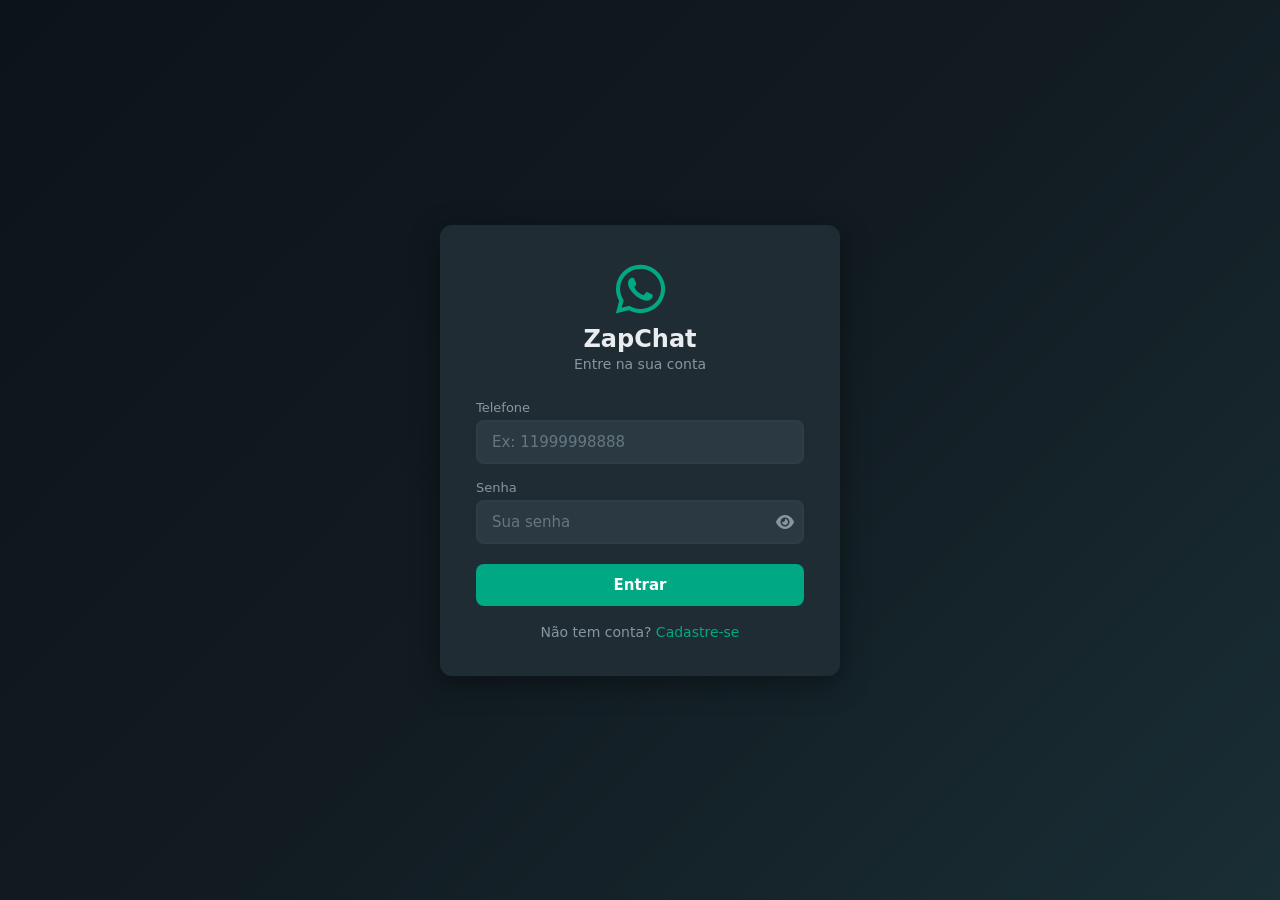
==== commit 66c02ae8: "huiod" ====
--- a/whatsapp.html
+++ b/whatsapp.html
@@ -1,3796 +1,386 @@
-<!-- index.html -->
 <!DOCTYPE html>
 <html lang="pt-BR">
 <head>
     <meta charset="UTF-8">
-    <meta name="viewport" content="width=device-width, initial-scale=1.0">
-    <title>ZapChat - Mensageiro</title>
-    <link rel="stylesheet" href="https://cdnjs.cloudflare.com/ajax/libs/font-awesome/6.4.0/css/all.min.css">
-    <style>
-        /* ==================== RESET & VARIABLES ==================== */
-        * {
-            margin: 0;
-            padding: 0;
-            box-sizing: border-box;
-        }
-
-        :root {
-            --primary: #00a884;
-            --primary-dark: #008f72;
-            --bg-dark: #111b21;
-            --bg-panel: #202c33;
-            --bg-chat: #0b141a;
-            --bg-message-out: #005c4b;
-            --bg-message-in: #202c33;
-            --bg-input: #2a3942;
-            --text-primary: #e9edef;
-            --text-secondary: #8696a0;
-            --border-color: #313d45;
-            --hover-bg: #2a3942;
-            --danger: #ea4335;
-            --online: #00a884;
-            --dropdown-bg: #233138;
-        }
-
-        body {
-            font-family: 'Segoe UI', Tahoma, Geneva, Verdana, sans-serif;
-            background-color: var(--bg-dark);
-            color: var(--text-primary);
-            height: 100vh;
-            overflow: hidden;
-        }
-
-        /* ==================== AUTH SCREENS ==================== */
-        .auth-container {
-            display: flex;
-            justify-content: center;
-            align-items: center;
-            height: 100vh;
-            background: linear-gradient(135deg, #0b141a 0%, #111b21 50%, #1a2e35 100%);
-        }
-
-        .auth-box {
-            background: var(--bg-panel);
-            border-radius: 12px;
-            padding: 40px;
-            width: 420px;
-            max-width: 95%;
-            box-shadow: 0 20px 60px rgba(0, 0, 0, 0.5);
-        }
-
-        .auth-logo {
-            text-align: center;
-            margin-bottom: 30px;
-        }
-
-        .auth-logo i {
-            font-size: 60px;
-            color: var(--primary);
-        }
-
-        .auth-logo h1 {
-            font-size: 28px;
-            margin-top: 10px;
-            color: var(--text-primary);
-        }
-
-        .auth-logo p {
-            color: var(--text-secondary);
-            margin-top: 5px;
-        }
-
-        .form-group {
-            margin-bottom: 20px;
-        }
-
-        .form-group label {
-            display: block;
-            margin-bottom: 8px;
-            color: var(--text-secondary);
-            font-size: 14px;
-        }
-
-        .form-group input {
-            width: 100%;
-            padding: 12px 16px;
-            border: 2px solid var(--border-color);
-            border-radius: 8px;
-            background: var(--bg-input);
-            color: var(--text-primary);
-            font-size: 15px;
-            transition: border-color 0.3s;
-            outline: none;
-        }
-
-        .form-group input:focus {
-            border-color: var(--primary);
-        }
-
-        .form-group input::placeholder {
-            color: var(--text-secondary);
-        }
-
-        .auth-btn {
-            width: 100%;
-            padding: 14px;
-            background: var(--primary);
-            color: white;
-            border: none;
-            border-radius: 8px;
-            font-size: 16px;
-            font-weight: 600;
-            cursor: pointer;
-            transition: background 0.3s;
-            margin-top: 10px;
-        }
-
-        .auth-btn:hover {
-            background: var(--primary-dark);
-        }
-
-        .auth-btn:disabled {
-            opacity: 0.6;
-            cursor: not-allowed;
-        }
-
-        .auth-switch {
-            text-align: center;
-            margin-top: 20px;
-            color: var(--text-secondary);
-        }
-
-        .auth-switch a {
-            color: var(--primary);
-            cursor: pointer;
-            text-decoration: none;
-        }
-
-        .auth-switch a:hover {
-            text-decoration: underline;
-        }
-
-        .auth-error {
-            background: rgba(234, 67, 53, 0.15);
-            color: #ea4335;
-            padding: 10px 16px;
-            border-radius: 8px;
-            margin-bottom: 15px;
-            font-size: 14px;
-            display: none;
-        }
-
-        .auth-success {
-            background: rgba(0, 168, 132, 0.15);
-            color: var(--primary);
-            padding: 10px 16px;
-            border-radius: 8px;
-            margin-bottom: 15px;
-            font-size: 14px;
-            display: none;
-        }
-
-        .avatar-upload {
-            text-align: center;
-            margin-bottom: 20px;
-        }
-
-        .avatar-upload .avatar-preview {
-            width: 80px;
-            height: 80px;
-            border-radius: 50%;
-            background: var(--bg-input);
-            margin: 0 auto 10px;
-            display: flex;
-            align-items: center;
-            justify-content: center;
-            cursor: pointer;
-            border: 3px solid var(--primary);
-            overflow: hidden;
-            position: relative;
-        }
-
-        .avatar-upload .avatar-preview i {
-            font-size: 36px;
-            color: var(--text-secondary);
-        }
-
-        .avatar-upload .avatar-preview img {
-            width: 100%;
-            height: 100%;
-            object-fit: cover;
-        }
-
-        /* ==================== MAIN APP LAYOUT ==================== */
-        .app-container {
-            display: none;
-            height: 100vh;
-            width: 100%;
-        }
-
-        .app-wrapper {
-            display: flex;
-            height: 100%;
-            max-width: 100%;
-            margin: 0 auto;
-        }
-
-        /* ==================== SIDEBAR ==================== */
-        .sidebar {
-            width: 400px;
-            min-width: 340px;
-            background: var(--bg-panel);
-            border-right: 1px solid var(--border-color);
-            display: flex;
-            flex-direction: column;
-            position: relative;
-        }
-
-        .sidebar-header {
-            display: flex;
-            align-items: center;
-            justify-content: space-between;
-            padding: 10px 16px;
-            background: var(--bg-panel);
-            height: 60px;
-        }
-
-        .sidebar-header .user-avatar {
-            width: 40px;
-            height: 40px;
-            border-radius: 50%;
-            background: var(--bg-input);
-            display: flex;
-            align-items: center;
-            justify-content: center;
-            cursor: pointer;
-            overflow: hidden;
-        }
-
-        .sidebar-header .user-avatar img {
-            width: 100%;
-            height: 100%;
-            object-fit: cover;
-        }
-
-        .sidebar-header .user-avatar i {
-            font-size: 20px;
-            color: var(--text-secondary);
-        }
-
-        .header-actions {
-            display: flex;
-            gap: 8px;
-        }
-
-        .header-actions button {
-            width: 40px;
-            height: 40px;
-            border: none;
-            background: none;
-            color: var(--text-secondary);
-            font-size: 20px;
-            cursor: pointer;
-            border-radius: 50%;
-            display: flex;
-            align-items: center;
-            justify-content: center;
-            transition: background 0.2s;
-            position: relative;
-        }
-
-        .header-actions button:hover {
-            background: var(--hover-bg);
-        }
-
-        .notification-badge {
-            position: absolute;
-            top: 4px;
-            right: 4px;
-            width: 18px;
-            height: 18px;
-            background: var(--danger);
-            color: white;
-            font-size: 10px;
-            border-radius: 50%;
-            display: flex;
-            align-items: center;
-            justify-content: center;
-            display: none;
-        }
-
-        /* Search Bar */
-        .search-container {
-            padding: 8px 12px;
-            background: var(--bg-panel);
-        }
-
-        .search-box {
-            display: flex;
-            align-items: center;
-            background: var(--bg-input);
-            border-radius: 8px;
-            padding: 0 12px;
-        }
-
-        .search-box i {
-            color: var(--text-secondary);
-            font-size: 16px;
-        }
-
-        .search-box input {
-            flex: 1;
-            border: none;
-            background: none;
-            padding: 10px 12px;
-            color: var(--text-primary);
-            font-size: 14px;
-            outline: none;
-        }
-
-        .search-box input::placeholder {
-            color: var(--text-secondary);
-        }
-
-        /* Filter Tabs */
-        .filter-tabs {
-            display: flex;
-            padding: 8px 12px;
-            gap: 8px;
-            overflow-x: auto;
-        }
-
-        .filter-tabs::-webkit-scrollbar {
-            display: none;
-        }
-
-        .filter-tab {
-            padding: 6px 14px;
-            border-radius: 20px;
-            background: var(--bg-input);
-            color: var(--text-secondary);
-            font-size: 13px;
-            cursor: pointer;
-            white-space: nowrap;
-            border: none;
-            transition: all 0.2s;
-        }
-
-        .filter-tab.active {
-            background: var(--primary);
-            color: white;
-        }
-
-        .filter-tab:hover:not(.active) {
-            background: var(--hover-bg);
-        }
-
-        /* Chat List */
-        .chat-list {
-            flex: 1;
-            overflow-y: auto;
-        }
-
-        .chat-list::-webkit-scrollbar {
-            width: 6px;
-        }
-
-        .chat-list::-webkit-scrollbar-thumb {
-            background: rgba(255, 255, 255, 0.1);
-            border-radius: 3px;
-        }
-
-        .chat-item {
-            display: flex;
-            align-items: center;
-            padding: 12px 16px;
-            cursor: pointer;
-            transition: background 0.2s;
-            position: relative;
-        }
-
-        .chat-item:hover {
-            background: var(--hover-bg);
-        }
-
-        .chat-item.active {
-            background: var(--bg-input);
-        }
-
-        .chat-item-avatar {
-            width: 50px;
-            height: 50px;
-            border-radius: 50%;
-            background: var(--bg-input);
-            flex-shrink: 0;
-            display: flex;
-            align-items: center;
-            justify-content: center;
-            overflow: hidden;
-            margin-right: 14px;
-            position: relative;
-        }
-
-        .chat-item-avatar img {
-            width: 100%;
-            height: 100%;
-            object-fit: cover;
-        }
-
-        .chat-item-avatar i {
-            font-size: 24px;
-            color: var(--text-secondary);
-        }
-
-        .online-dot {
-            position: absolute;
-            bottom: 2px;
-            right: 2px;
-            width: 12px;
-            height: 12px;
-            background: var(--online);
-            border-radius: 50%;
-            border: 2px solid var(--bg-panel);
-        }
-
-        .chat-item-info {
-            flex: 1;
-            min-width: 0;
-            border-bottom: 1px solid var(--border-color);
-            padding-bottom: 12px;
-        }
-
-        .chat-item-top {
-            display: flex;
-            justify-content: space-between;
-            align-items: center;
-            margin-bottom: 4px;
-        }
-
-        .chat-item-name {
-            font-size: 16px;
-            font-weight: 400;
-            color: var(--text-primary);
-            white-space: nowrap;
-            overflow: hidden;
-            text-overflow: ellipsis;
-        }
-
-        .chat-item-time {
-            font-size: 12px;
-            color: var(--text-secondary);
-            flex-shrink: 0;
-            margin-left: 8px;
-        }
-
-        .chat-item-time.unread {
-            color: var(--primary);
-        }
-
-        .chat-item-bottom {
-            display: flex;
-            justify-content: space-between;
-            align-items: center;
-        }
-
-        .chat-item-message {
-            font-size: 14px;
-            color: var(--text-secondary);
-            white-space: nowrap;
-            overflow: hidden;
-            text-overflow: ellipsis;
-            flex: 1;
-        }
-
-        .chat-item-message .msg-status {
-            color: var(--text-secondary);
-            margin-right: 4px;
-        }
-
-        .chat-item-message .msg-status.read {
-            color: #53bdeb;
-        }
-
-        .unread-count {
-            background: var(--primary);
-            color: white;
-            font-size: 11px;
-            min-width: 20px;
-            height: 20px;
-            border-radius: 10px;
-            display: flex;
-            align-items: center;
-            justify-content: center;
-            padding: 0 5px;
-            flex-shrink: 0;
-            margin-left: 8px;
-        }
-
-        /* ==================== CHAT AREA ==================== */
-        .chat-area {
-            flex: 1;
-            display: flex;
-            flex-direction: column;
-            background: var(--bg-chat);
-            position: relative;
-        }
-
-        /* Empty State */
-        .empty-chat {
-            display: flex;
-            flex-direction: column;
-            align-items: center;
-            justify-content: center;
-            height: 100%;
-            text-align: center;
-            padding: 20px;
-        }
-
-        .empty-chat i {
-            font-size: 80px;
-            color: var(--text-secondary);
-            margin-bottom: 20px;
-            opacity: 0.5;
-        }
-
-        .empty-chat h2 {
-            font-size: 28px;
-            font-weight: 300;
-            color: var(--text-primary);
-            margin-bottom: 10px;
-        }
-
-        .empty-chat p {
-            color: var(--text-secondary);
-            font-size: 14px;
-            max-width: 500px;
-            line-height: 1.6;
-        }
-
-        /* Chat Header */
-        .chat-header {
-            display: flex;
-            align-items: center;
-            padding: 10px 16px;
-            background: var(--bg-panel);
-            height: 60px;
-            border-bottom: 1px solid var(--border-color);
-        }
-
-        .chat-header .back-btn {
-            display: none;
-            width: 36px;
-            height: 36px;
-            border: none;
-            background: none;
-            color: var(--text-secondary);
-            font-size: 20px;
-            cursor: pointer;
-            margin-right: 8px;
-            border-radius: 50%;
-        }
-
-        .chat-header-avatar {
-            width: 40px;
-            height: 40px;
-            border-radius: 50%;
-            background: var(--bg-input);
-            display: flex;
-            align-items: center;
-            justify-content: center;
-            overflow: hidden;
-            margin-right: 14px;
-            cursor: pointer;
-            flex-shrink: 0;
-        }
-
-        .chat-header-avatar img {
-            width: 100%;
-            height: 100%;
-            object-fit: cover;
-        }
-
-        .chat-header-avatar i {
-            font-size: 20px;
-            color: var(--text-secondary);
-        }
-
-        .chat-header-info {
-            flex: 1;
-            cursor: pointer;
-        }
-
-        .chat-header-name {
-            font-size: 16px;
-            font-weight: 500;
-        }
-
-        .chat-header-status {
-            font-size: 13px;
-            color: var(--text-secondary);
-        }
-
-        .chat-header-status.online {
-            color: var(--primary);
-        }
-
-        .chat-header-actions {
-            display: flex;
-            gap: 4px;
-        }
-
-        .chat-header-actions button {
-            width: 40px;
-            height: 40px;
-            border: none;
-            background: none;
-            color: var(--text-secondary);
-            font-size: 20px;
-            cursor: pointer;
-            border-radius: 50%;
-            display: flex;
-            align-items: center;
-            justify-content: center;
-        }
-
-        .chat-header-actions button:hover {
-            background: var(--hover-bg);
-        }
-
-        /* Chat Messages */
-        .chat-messages {
-            flex: 1;
-            overflow-y: auto;
-            padding: 20px 60px;
-            display: flex;
-            flex-direction: column;
-            background-image: url("data:image/svg+xml,%3Csvg xmlns='http://www.w3.org/2000/svg' width='300' height='300' viewBox='0 0 300 300'%3E%3Cg fill='%23ffffff' fill-opacity='0.02'%3E%3Cpath d='M150 0L300 150L150 300L0 150Z'/%3E%3C/g%3E%3C/svg%3E");
-        }
-
-        .chat-messages::-webkit-scrollbar {
-            width: 6px;
-        }
-
-        .chat-messages::-webkit-scrollbar-thumb {
-            background: rgba(255, 255, 255, 0.1);
-            border-radius: 3px;
-        }
-
-        .message-group {
-            margin-bottom: 2px;
-            display: flex;
-        }
-
-        .message-group.sent {
-            justify-content: flex-end;
-        }
-
-        .message-group.received {
-            justify-content: flex-start;
-        }
-
-        .message-bubble {
-            max-width: 65%;
-            padding: 6px 7px 8px 9px;
-            border-radius: 7.5px;
-            position: relative;
-            word-wrap: break-word;
-            min-width: 80px;
-        }
-
-        .message-group.sent .message-bubble {
-            background: var(--bg-message-out);
-            border-top-right-radius: 0;
-        }
-
-        .message-group.received .message-bubble {
-            background: var(--bg-message-in);
-            border-top-left-radius: 0;
-        }
-
-        .message-sender {
-            font-size: 12.5px;
-            font-weight: 500;
-            color: var(--primary);
-            margin-bottom: 2px;
-        }
-
-        .message-text {
-            font-size: 14.2px;
-            line-height: 1.4;
-            color: var(--text-primary);
-            white-space: pre-wrap;
-        }
-
-        .message-text a {
-            color: #53bdeb;
-        }
-
-        .message-meta {
-            display: flex;
-            align-items: center;
-            justify-content: flex-end;
-            gap: 4px;
-            margin-top: 2px;
-            float: right;
-            margin-left: 10px;
-            padding-top: 3px;
-        }
-
-        .message-time {
-            font-size: 11px;
-            color: rgba(255, 255, 255, 0.6);
-        }
-
-        .message-status {
-            font-size: 16px;
-            color: rgba(255, 255, 255, 0.5);
-        }
-
-        .message-status.read {
-            color: #53bdeb;
-        }
-
-        .message-image {
-            max-width: 330px;
-            border-radius: 6px;
-            margin-bottom: 4px;
-            cursor: pointer;
-        }
-
-        .message-audio {
-            width: 250px;
-        }
-
-        .message-document {
-            display: flex;
-            align-items: center;
-            gap: 10px;
-            padding: 10px;
-            background: rgba(0, 0, 0, 0.15);
-            border-radius: 6px;
-            margin-bottom: 4px;
-            cursor: pointer;
-        }
-
-        .message-document i {
-            font-size: 30px;
-            color: var(--text-secondary);
-        }
-
-        .message-document-info .doc-name {
-            font-size: 14px;
-            color: var(--text-primary);
-        }
-
-        .message-document-info .doc-size {
-            font-size: 12px;
-            color: var(--text-secondary);
-        }
-
-        .message-reply-preview {
-            background: rgba(0, 0, 0, 0.2);
-            border-left: 4px solid var(--primary);
-            padding: 6px 10px;
-            border-radius: 4px;
-            margin-bottom: 6px;
-            cursor: pointer;
-        }
-
-        .message-reply-preview .reply-name {
-            font-size: 12px;
-            color: var(--primary);
-            font-weight: 500;
-        }
-
-        .message-reply-preview .reply-text {
-            font-size: 13px;
-            color: var(--text-secondary);
-            white-space: nowrap;
-            overflow: hidden;
-            text-overflow: ellipsis;
-        }
-
-        /* Date Separator */
-        .date-separator {
-            text-align: center;
-            margin: 16px 0;
-        }
-
-        .date-separator span {
-            background: var(--bg-panel);
-            padding: 5px 12px;
-            border-radius: 7px;
-            font-size: 12.5px;
-            color: var(--text-secondary);
-            box-shadow: 0 1px 1px rgba(0, 0, 0, 0.1);
-        }
-
-        /* System Message */
-        .system-message {
-            text-align: center;
-            margin: 8px 0;
-        }
-
-        .system-message span {
-            background: rgba(0, 168, 132, 0.1);
-            padding: 4px 12px;
-            border-radius: 6px;
-            font-size: 12px;
-            color: var(--text-secondary);
-        }
-
-        /* Chat Input */
-        .chat-input-area {
-            display: flex;
-            align-items: flex-end;
-            padding: 10px 16px;
-            background: var(--bg-panel);
-            gap: 8px;
-            border-top: 1px solid var(--border-color);
-        }
-
-        .reply-bar {
-            display: none;
-            background: var(--bg-input);
-            border-left: 4px solid var(--primary);
-            padding: 8px 12px;
-            margin: 0 16px;
-            border-radius: 0 8px 8px 0;
-            position: relative;
-        }
-
-        .reply-bar.active {
-            display: block;
-        }
-
-        .reply-bar .reply-name {
-            font-size: 13px;
-            color: var(--primary);
-            font-weight: 500;
-        }
-
-        .reply-bar .reply-text {
-            font-size: 13px;
-            color: var(--text-secondary);
-            white-space: nowrap;
-            overflow: hidden;
-            text-overflow: ellipsis;
-            max-width: 400px;
-        }
-
-        .reply-bar .close-reply {
-            position: absolute;
-            top: 8px;
-            right: 8px;
-            background: none;
-            border: none;
-            color: var(--text-secondary);
-            cursor: pointer;
-            font-size: 16px;
-        }
-
-        .emoji-btn,
-        .attach-btn,
-        .camera-btn {
-            width: 42px;
-            height: 42px;
-            border: none;
-            background: none;
-            color: var(--text-secondary);
-            font-size: 22px;
-            cursor: pointer;
-            border-radius: 50%;
-            display: flex;
-            align-items: center;
-            justify-content: center;
-            flex-shrink: 0;
-        }
-
-        .emoji-btn:hover,
-        .attach-btn:hover,
-        .camera-btn:hover {
-            background: var(--hover-bg);
-        }
-
-        .message-input-wrapper {
-            flex: 1;
-            background: var(--bg-input);
-            border-radius: 8px;
-            display: flex;
-            align-items: flex-end;
-            padding: 4px 12px;
-        }
-
-        .message-input {
-            flex: 1;
-            border: none;
-            background: none;
-            color: var(--text-primary);
-            font-size: 15px;
-            padding: 8px 0;
-            outline: none;
-            resize: none;
-            max-height: 120px;
-            min-height: 20px;
-            line-height: 1.4;
-            font-family: inherit;
-        }
-
-        .message-input::placeholder {
-            color: var(--text-secondary);
-        }
-
-        .send-btn {
-            width: 42px;
-            height: 42px;
-            border: none;
-            background: none;
-            color: var(--text-secondary);
-            font-size: 22px;
-            cursor: pointer;
-            border-radius: 50%;
-            display: flex;
-            align-items: center;
-            justify-content: center;
-            flex-shrink: 0;
-            transition: color 0.2s;
-        }
-
-        .send-btn:hover {
-            background: var(--hover-bg);
-        }
-
-        .send-btn.active {
-            color: var(--primary);
-        }
-
-        /* Recording UI */
-        .recording-ui {
-            display: none;
-            flex: 1;
-            align-items: center;
-            gap: 12px;
-            padding: 0 12px;
-        }
-
-        .recording-ui.active {
-            display: flex;
-        }
-
-        .recording-indicator {
-            width: 12px;
-            height: 12px;
-            background: var(--danger);
-            border-radius: 50%;
-            animation: pulse 1s infinite;
-        }
-
-        @keyframes pulse {
-            0%, 100% { opacity: 1; }
-            50% { opacity: 0.3; }
-        }
-
-        .recording-time {
-            font-size: 14px;
-            color: var(--text-primary);
-        }
-
-        .recording-cancel {
-            font-size: 13px;
-            color: var(--text-secondary);
-        }
-
-        /* ==================== EMOJI PICKER ==================== */
-        .emoji-picker {
-            display: none;
-            position: absolute;
-            bottom: 70px;
-            left: 16px;
-            background: var(--bg-panel);
-            border-radius: 12px;
-            width: 340px;
-            height: 380px;
-            box-shadow: 0 8px 32px rgba(0, 0, 0, 0.4);
-            overflow: hidden;
-            z-index: 100;
-            flex-direction: column;
-        }
-
-        .emoji-picker.active {
-            display: flex;
-        }
-
-        .emoji-search {
-            padding: 10px;
-        }
-
-        .emoji-search input {
-            width: 100%;
-            padding: 8px 12px;
-            border: none;
-            background: var(--bg-input);
-            color: var(--text-primary);
-            border-radius: 6px;
-            font-size: 14px;
-            outline: none;
-        }
-
-        .emoji-categories {
-            display: flex;
-            padding: 0 10px;
-            gap: 4px;
-            border-bottom: 1px solid var(--border-color);
-        }
-
-        .emoji-cat-btn {
-            padding: 8px;
-            border: none;
-            background: none;
-            font-size: 18px;
-            cursor: pointer;
-            border-radius: 6px;
-            opacity: 0.6;
-        }
-
-        .emoji-cat-btn.active {
-            opacity: 1;
-            background: var(--hover-bg);
-        }
-
-        .emoji-grid {
-            flex: 1;
-            overflow-y: auto;
-            padding: 10px;
-            display: grid;
-            grid-template-columns: repeat(8, 1fr);
-            gap: 2px;
-            align-content: start;
-        }
-
-        .emoji-grid::-webkit-scrollbar {
-            width: 4px;
-        }
-
-        .emoji-grid::-webkit-scrollbar-thumb {
-            background: rgba(255, 255, 255, 0.1);
-            border-radius: 2px;
-        }
-
-        .emoji-item {
-            width: 36px;
-            height: 36px;
-            display: flex;
-            align-items: center;
-            justify-content: center;
-            font-size: 22px;
-            cursor: pointer;
-            border-radius: 6px;
-            transition: background 0.15s;
-        }
-
-        .emoji-item:hover {
-            background: var(--hover-bg);
-        }
-
-        /* ==================== ATTACHMENT MENU ==================== */
-        .attach-menu {
-            display: none;
-            position: absolute;
-            bottom: 70px;
-            left: 70px;
-            background: var(--bg-panel);
-            border-radius: 12px;
-            padding: 10px;
-            box-shadow: 0 8px 32px rgba(0, 0, 0, 0.4);
-            z-index: 100;
-        }
-
-        .attach-menu.active {
-            display: block;
-        }
-
-        .attach-option {
-            display: flex;
-            align-items: center;
-            gap: 14px;
-            padding: 10px 16px;
-            cursor: pointer;
-            border-radius: 8px;
-            transition: background 0.2s;
-            white-space: nowrap;
-        }
-
-        .attach-option:hover {
-            background: var(--hover-bg);
-        }
-
-        .attach-option .icon-circle {
-            width: 42px;
-            height: 42px;
-            border-radius: 50%;
-            display: flex;
-            align-items: center;
-            justify-content: center;
-            font-size: 18px;
-            color: white;
-        }
-
-        .attach-option span {
-            font-size: 15px;
-            color: var(--text-primary);
-        }
-
-        .icon-purple { background: #7f66ff; }
-        .icon-blue { background: #0795dc; }
-        .icon-green { background: #00a884; }
-        .icon-orange { background: #fe7537; }
-        .icon-pink { background: #ff6d8c; }
-        .icon-teal { background: #009688; }
-
-        /* ==================== DROPDOWN MENU ==================== */
-        .dropdown-menu {
-            display: none;
-            position: absolute;
-            top: 50px;
-            right: 10px;
-            background: var(--dropdown-bg);
-            border-radius: 4px;
-            min-width: 200px;
-            box-shadow: 0 8px 32px rgba(0, 0, 0, 0.4);
-            z-index: 200;
-            overflow: hidden;
-        }
-
-        .dropdown-menu.active {
-            display: block;
-        }
-
-        .dropdown-item {
-            padding: 12px 24px;
-            cursor: pointer;
-            font-size: 14.5px;
-            color: var(--text-primary);
-            transition: background 0.15s;
-        }
-
-        .dropdown-item:hover {
-            background: var(--hover-bg);
-        }
-
-        .dropdown-item.danger {
-            color: var(--danger);
-        }
-
-        /* ==================== MODAL ==================== */
-        .modal-overlay {
-            display: none;
-            position: fixed;
-            top: 0;
-            left: 0;
-            right: 0;
-            bottom: 0;
-            background: rgba(0, 0, 0, 0.6);
-            z-index: 500;
-            align-items: center;
-            justify-content: center;
-        }
-
-        .modal-overlay.active {
-            display: flex;
-        }
-
-        .modal-content {
-            background: var(--bg-panel);
-            border-radius: 12px;
-            padding: 30px;
-            width: 440px;
-            max-width: 95%;
-            max-height: 85vh;
-            overflow-y: auto;
-        }
-
-        .modal-content h3 {
-            font-size: 20px;
-            margin-bottom: 20px;
-            color: var(--text-primary);
-        }
-
-        .modal-content::-webkit-scrollbar {
-            width: 4px;
-        }
-
-        .modal-content::-webkit-scrollbar-thumb {
-            background: rgba(255, 255, 255, 0.1);
-            border-radius: 2px;
-        }
-
-        /* Profile Panel */
-        .profile-panel {
-            display: none;
-            position: absolute;
-            top: 0;
-            left: 0;
-            width: 100%;
-            height: 100%;
-            background: var(--bg-panel);
-            z-index: 300;
-            flex-direction: column;
-        }
-
-        .profile-panel.active {
-            display: flex;
-        }
-
-        .profile-header {
-            display: flex;
-            align-items: center;
-            padding: 16px;
-            gap: 16px;
-            background: var(--bg-dark);
-            height: 60px;
-        }
-
-        .profile-header button {
-            width: 36px;
-            height: 36px;
-            border: none;
-            background: none;
-            color: var(--text-primary);
-            font-size: 20px;
-            cursor: pointer;
-        }
-
-        .profile-header h3 {
-            font-size: 18px;
-            font-weight: 500;
-        }
-
-        .profile-body {
-            flex: 1;
-            overflow-y: auto;
-            padding-bottom: 20px;
-        }
-
-        .profile-avatar-section {
-            display: flex;
-            justify-content: center;
-            padding: 30px 0;
-            background: var(--bg-dark);
-        }
-
-        .profile-avatar-large {
-            width: 200px;
-            height: 200px;
-            border-radius: 50%;
-            background: var(--bg-input);
-            display: flex;
-            align-items: center;
-            justify-content: center;
-            overflow: hidden;
-        }
-
-        .profile-avatar-large i {
-            font-size: 80px;
-            color: var(--text-secondary);
-        }
-
-        .profile-avatar-large img {
-            width: 100%;
-            height: 100%;
-            object-fit: cover;
-        }
-
-        .profile-info-section {
-            padding: 16px 30px;
-            border-bottom: 8px solid var(--bg-dark);
-        }
-
-        .profile-info-label {
-            color: var(--primary);
-            font-size: 14px;
-            margin-bottom: 6px;
-        }
-
-        .profile-info-value {
-            font-size: 16px;
-            color: var(--text-primary);
-        }
-
-        .profile-info-edit {
-            display: flex;
-            align-items: center;
-            justify-content: space-between;
-        }
-
-        .profile-info-edit input {
-            flex: 1;
-            border: none;
-            border-bottom: 2px solid var(--primary);
-            background: none;
-            color: var(--text-primary);
-            font-size: 16px;
-            padding: 4px 0;
-            outline: none;
-        }
-
-        .profile-info-edit button {
-            background: none;
-            border: none;
-            color: var(--text-secondary);
-            font-size: 20px;
-            cursor: pointer;
-            margin-left: 10px;
-        }
-
-        /* Contact Info Panel */
-        .contact-panel {
-            display: none;
-            position: absolute;
-            top: 0;
-            right: 0;
-            width: 400px;
-            height: 100%;
-            background: var(--bg-panel);
-            z-index: 300;
-            flex-direction: column;
-            border-left: 1px solid var(--border-color);
-            box-shadow: -4px 0 20px rgba(0, 0, 0, 0.3);
-        }
-
-        .contact-panel.active {
-            display: flex;
-        }
-
-        /* ==================== NEW CHAT MODAL ==================== */
-        .contact-list-item {
-            display: flex;
-            align-items: center;
-            padding: 12px 16px;
-            cursor: pointer;
-            transition: background 0.2s;
-        }
-
-        .contact-list-item:hover {
-            background: var(--hover-bg);
-        }
-
-        .contact-list-item .contact-avatar {
-            width: 45px;
-            height: 45px;
-            border-radius: 50%;
-            background: var(--bg-input);
-            display: flex;
-            align-items: center;
-            justify-content: center;
-            margin-right: 14px;
-            overflow: hidden;
-            flex-shrink: 0;
-        }
-
-        .contact-list-item .contact-avatar img {
-            width: 100%;
-            height: 100%;
-            object-fit: cover;
-        }
-
-        .contact-list-item .contact-avatar i {
-            font-size: 22px;
-            color: var(--text-secondary);
-        }
-
-        .contact-list-item .contact-info h4 {
-            font-size: 15px;
-            font-weight: 400;
-            color: var(--text-primary);
-        }
-
-        .contact-list-item .contact-info p {
-            font-size: 13px;
-            color: var(--text-secondary);
-        }
-
-        /* ==================== STATUS / STORIES ==================== */
-        .status-container {
-            display: none;
-            flex-direction: column;
-            height: 100%;
-        }
-
-        .status-container.active {
-            display: flex;
-        }
-
-        .status-my {
-            display: flex;
-            align-items: center;
-            padding: 16px;
-            cursor: pointer;
-        }
-
-        .status-my:hover {
-            background: var(--hover-bg);
-        }
-
-        .status-avatar-ring {
-            width: 55px;
-            height: 55px;
-            border-radius: 50%;
-            border: 3px solid var(--primary);
-            padding: 2px;
-            margin-right: 14px;
-        }
-
-        .status-avatar-ring img,
-        .status-avatar-ring .status-avatar-placeholder {
-            width: 100%;
-            height: 100%;
-            border-radius: 50%;
-            object-fit: cover;
-            display: flex;
-            align-items: center;
-            justify-content: center;
-            background: var(--bg-input);
-        }
-
-        .status-avatar-ring .status-avatar-placeholder i {
-            font-size: 24px;
-            color: var(--text-secondary);
-        }
-
-        /* ==================== CONTEXT MENU ==================== */
-        .context-menu {
-            display: none;
-            position: fixed;
-            background: var(--dropdown-bg);
-            border-radius: 4px;
-            min-width: 180px;
-            box-shadow: 0 8px 32px rgba(0, 0, 0, 0.4);
-            z-index: 600;
-            overflow: hidden;
-        }
-
-        .context-menu.active {
-            display: block;
-        }
-
-        .context-menu-item {
-            padding: 10px 20px;
-            cursor: pointer;
-            font-size: 14px;
-            color: var(--text-primary);
-            transition: background 0.15s;
-        }
-
-        .context-menu-item:hover {
-            background: var(--hover-bg);
-        }
-
-        .context-menu-item.danger {
-            color: var(--danger);
-        }
-
-        /* ==================== TYPING INDICATOR ==================== */
-        .typing-indicator {
-            display: none;
-            padding: 4px 0;
-        }
-
-        .typing-indicator.active {
-            display: block;
-        }
-
-        .typing-dots {
-            display: inline-flex;
-            gap: 3px;
-            padding: 10px 14px;
-            background: var(--bg-message-in);
-            border-radius: 7.5px;
-        }
-
-        .typing-dots span {
-            width: 7px;
-            height: 7px;
-            background: var(--text-secondary);
-            border-radius: 50%;
-            animation: typingBounce 1.4s infinite ease-in-out;
-        }
-
-        .typing-dots span:nth-child(2) {
-            animation-delay: 0.2s;
-        }
-
-        .typing-dots span:nth-child(3) {
-            animation-delay: 0.4s;
-        }
-
-        @keyframes typingBounce {
-            0%, 60%, 100% { transform: translateY(0); }
-            30% { transform: translateY(-6px); }
-        }
-
-        /* ==================== IMAGE VIEWER ==================== */
-        .image-viewer {
-            display: none;
-            position: fixed;
-            top: 0;
-            left: 0;
-            right: 0;
-            bottom: 0;
-            background: rgba(0, 0, 0, 0.9);
-            z-index: 700;
-            align-items: center;
-            justify-content: center;
-        }
-
-        .image-viewer.active {
-            display: flex;
-        }
-
-        .image-viewer img {
-            max-width: 90%;
-            max-height: 90%;
-            object-fit: contain;
-        }
-
-        .image-viewer .close-viewer {
-            position: absolute;
-            top: 20px;
-            right: 20px;
-            background: none;
-            border: none;
-            color: white;
-            font-size: 30px;
-            cursor: pointer;
-        }
-
-        /* ==================== TOAST NOTIFICATION ==================== */
-        .toast-container {
-            position: fixed;
-            top: 20px;
-            right: 20px;
-            z-index: 800;
-            display: flex;
-            flex-direction: column;
-            gap: 8px;
-        }
-
-        .toast {
-            background: var(--bg-panel);
-            color: var(--text-primary);
-            padding: 14px 20px;
-            border-radius: 8px;
-            box-shadow: 0 8px 32px rgba(0, 0, 0, 0.4);
-            display: flex;
-            align-items: center;
-            gap: 12px;
-            min-width: 300px;
-            animation: slideIn 0.3s ease;
-            border-left: 4px solid var(--primary);
-        }
-
-        .toast.error {
-            border-left-color: var(--danger);
-        }
-
-        .toast i {
-            font-size: 20px;
-        }
-
-        @keyframes slideIn {
-            from {
-                transform: translateX(100%);
-                opacity: 0;
-            }
-            to {
-                transform: translateX(0);
-                opacity: 1;
-            }
-        }
-
-        @keyframes slideOut {
-            from {
-                transform: translateX(0);
-                opacity: 1;
-            }
-            to {
-                transform: translateX(100%);
-                opacity: 0;
-            }
-        }
-
-        /* ==================== LOADING ==================== */
-        .loading-spinner {
-            display: inline-block;
-            width: 24px;
-            height: 24px;
-            border: 3px solid var(--border-color);
-            border-radius: 50%;
-            border-top-color: var(--primary);
-            animation: spin 0.8s linear infinite;
-        }
-
-        @keyframes spin {
-            to { transform: rotate(360deg); }
-        }
-
-        .loading-overlay {
-            display: none;
-            position: fixed;
-            top: 0;
-            left: 0;
-            right: 0;
-            bottom: 0;
-            background: rgba(0, 0, 0, 0.5);
-            z-index: 900;
-            align-items: center;
-            justify-content: center;
-        }
-
-        .loading-overlay.active {
-            display: flex;
-        }
-
-        .loading-box {
-            background: var(--bg-panel);
-            padding: 30px 40px;
-            border-radius: 12px;
-            text-align: center;
-        }
-
-        .loading-box .loading-spinner {
-            width: 40px;
-            height: 40px;
-        }
-
-        .loading-box p {
-            margin-top: 16px;
-            color: var(--text-secondary);
-        }
-
-        /* ==================== RESPONSIVE ==================== */
-        @media (max-width: 768px) {
-            .sidebar {
-                width: 100%;
-                min-width: 100%;
-            }
-
-            .chat-area {
-                position: absolute;
-                top: 0;
-                left: 0;
-                right: 0;
-                bottom: 0;
-                display: none;
-                z-index: 100;
-            }
-
-            .chat-area.active {
-                display: flex;
-            }
-
-            .chat-header .back-btn {
-                display: flex;
-            }
-
-            .chat-messages {
-                padding: 10px 16px;
-            }
-
-            .message-bubble {
-                max-width: 85%;
-            }
-
-            .contact-panel {
-                width: 100%;
-            }
-
-            .emoji-picker {
-                width: calc(100% - 32px);
-            }
-        }
-
-        /* ==================== GROUP CREATION ==================== */
-        .selected-contacts {
-            display: flex;
-            flex-wrap: wrap;
-            gap: 8px;
-            padding: 10px 0;
-            min-height: 40px;
-        }
-
-        .selected-contact-chip {
-            display: flex;
-            align-items: center;
-            gap: 6px;
-            background: var(--bg-input);
-            padding: 4px 10px;
-            border-radius: 16px;
-            font-size: 13px;
-        }
-
-        .selected-contact-chip button {
-            background: none;
-            border: none;
-            color: var(--text-secondary);
-            cursor: pointer;
-            font-size: 14px;
-        }
-
-        /* ==================== SCROLL TO BOTTOM ==================== */
-        .scroll-bottom-btn {
-            display: none;
-            position: absolute;
-            bottom: 80px;
-            right: 24px;
-            width: 42px;
-            height: 42px;
-            border-radius: 50%;
-            background: var(--bg-panel);
-            border: none;
-            color: var(--text-secondary);
-            font-size: 20px;
-            cursor: pointer;
-            box-shadow: 0 4px 12px rgba(0, 0, 0, 0.3);
-            z-index: 50;
-            align-items: center;
-            justify-content: center;
-        }
-
-        .scroll-bottom-btn.visible {
-            display: flex;
-        }
-
-        /* ==================== STARRED MESSAGES INDICATOR ==================== */
-        .starred-indicator {
-            margin-left: 4px;
-            color: #ffd700;
-            font-size: 11px;
-        }
-
-        /* Deleted message style */
-        .message-deleted {
-            font-style: italic;
-            opacity: 0.6;
-        }
-
-        .message-deleted i {
-            margin-right: 4px;
-        }
-
-        /* Forwarded label */
-        .forwarded-label {
-            font-size: 12px;
-            color: var(--text-secondary);
-            font-style: italic;
-            margin-bottom: 2px;
-        }
-
-        .forwarded-label i {
-            margin-right: 4px;
-        }
-    </style>
+    <meta name="viewport" content="width=device-width, initial-scale=1.0, maximum-scale=1.0, user-scalable=no">
+    <title>WhatsApp Web</title>
+    <link rel="stylesheet" href="https://cdnjs.cloudflare.com/ajax/libs/font-awesome/6.5.0/css/all.min.css">
+    <link rel="stylesheet" href="style.css">
 </head>
 <body>
 
-    <!-- ==================== AUTH SCREEN ==================== -->
-    <div class="auth-container" id="authScreen">
-        <!-- Login Form -->
-        <div class="auth-box" id="loginForm">
+<!-- SPLASH -->
+<div class="splash" id="splash">
+    <div class="splash-inner">
+        <i class="fab fa-whatsapp"></i>
+        <div class="spin"></div>
+        <p id="splashTxt">Iniciando...</p>
+    </div>
+</div>
+
+<!-- AUTH -->
+<div id="authScreen" style="display:none">
+    <!-- LOGIN -->
+    <div class="auth-wrap" id="loginWrap">
+        <div class="auth-box">
             <div class="auth-logo">
                 <i class="fab fa-whatsapp"></i>
                 <h1>ZapChat</h1>
-                <p>Entre para continuar</p>
-            </div>
-            <div class="auth-error" id="loginError"></div>
-            <div class="auth-success" id="loginSuccess"></div>
-            <div class="form-group">
-                <label>Número de telefone</label>
-                <input type="tel" id="loginPhone" placeholder="+55 11 99999-9999" autocomplete="tel">
-            </div>
-            <div class="form-group">
-                <label>Senha</label>
-                <input type="password" id="loginPassword" placeholder="Digite sua senha" autocomplete="current-password">
-            </div>
-            <button class="auth-btn" id="loginBtn" onclick="handleLogin()">
-                Entrar
-            </button>
-            <div class="auth-switch">
-                Não tem conta? <a onclick="showRegister()">Cadastre-se</a>
-            </div>
-        </div>
-
-        <!-- Register Form -->
-        <div class="auth-box" id="registerForm" style="display:none">
+                <p>Entre na sua conta</p>
+            </div>
+            <div class="msg-err" id="loginErr" style="display:none"></div>
+            <div class="msg-ok" id="loginOk" style="display:none"></div>
+            <form id="loginForm">
+                <div class="fld">
+                    <label>Telefone</label>
+                    <input type="tel" id="lPhone" placeholder="Ex: 11999998888" autocomplete="tel">
+                </div>
+                <div class="fld">
+                    <label>Senha</label>
+                    <div class="pw-wrap">
+                        <input type="password" id="lPass" placeholder="Sua senha" autocomplete="current-password">
+                        <button type="button" class="pw-eye" onclick="togglePw('lPass',this)"><i class="fas fa-eye"></i></button>
+                    </div>
+                </div>
+                <button type="submit" class="btn-green">Entrar</button>
+            </form>
+            <p class="auth-sw">Não tem conta? <span onclick="showReg()">Cadastre-se</span></p>
+        </div>
+    </div>
+    <!-- REGISTER -->
+    <div class="auth-wrap" id="regWrap" style="display:none">
+        <div class="auth-box">
             <div class="auth-logo">
                 <i class="fab fa-whatsapp"></i>
                 <h1>ZapChat</h1>
-                <p>Crie sua conta</p>
-            </div>
-            <div class="auth-error" id="registerError"></div>
-            <div class="form-group">
-                <label>Nome</label>
-                <input type="text" id="regName" placeholder="Seu nome completo">
-            </div>
-            <div class="form-group">
-                <label>Número de telefone</label>
-                <input type="tel" id="regPhone" placeholder="+55 11 99999-9999">
-            </div>
-            <div class="form-group">
-                <label>Recado</label>
-                <input type="text" id="regAbout" placeholder="Disponível" value="Disponível">
-            </div>
-            <div class="form-group">
-                <label>Senha</label>
-                <input type="password" id="regPassword" placeholder="Mínimo 6 caracteres">
-            </div>
-            <div class="form-group">
-                <label>Confirmar senha</label>
-                <input type="password" id="regPasswordConfirm" placeholder="Repita a senha">
-            </div>
-            <button class="auth-btn" onclick="handleRegister()">
-                Cadastrar
-            </button>
-            <div class="auth-switch">
-                Já tem conta? <a onclick="showLogin()">Fazer login</a>
-            </div>
-        </div>
-    </div>
-
-    <!-- ==================== MAIN APP ==================== -->
-    <div class="app-container" id="appScreen">
-        <div class="app-wrapper">
-            <!-- Sidebar -->
-            <div class="sidebar" id="sidebar">
-                <!-- Profile Panel (hidden by default) -->
-                <div class="profile-panel" id="profilePanel">
-                    <div class="profile-header">
-                        <button onclick="closeProfile()"><i class="fas fa-arrow-left"></i></button>
-                        <h3>Perfil</h3>
-                    </div>
-                    <div class="profile-body">
-                        <div class="profile-avatar-section">
-                            <div class="profile-avatar-large" id="profileAvatarLarge">
-                                <i class="fas fa-user"></i>
-                            </div>
+                <p>Criar nova conta</p>
+            </div>
+            <div class="msg-err" id="regErr" style="display:none"></div>
+            <form id="regForm">
+                <div class="fld">
+                    <label>Nome completo</label>
+                    <input type="text" id="rName" placeholder="Seu nome" autocomplete="name">
+                </div>
+                <div class="fld">
+                    <label>Telefone</label>
+                    <input type="tel" id="rPhone" placeholder="Ex: 11999998888" autocomplete="tel">
+                </div>
+                <div class="fld">
+                    <label>Recado</label>
+                    <input type="text" id="rAbout" value="Disponível">
+                </div>
+                <div class="fld">
+                    <label>Senha (mínimo 6 caracteres)</label>
+                    <div class="pw-wrap">
+                        <input type="password" id="rPass" placeholder="Crie uma senha" minlength="6">
+                        <button type="button" class="pw-eye" onclick="togglePw('rPass',this)"><i class="fas fa-eye"></i></button>
+                    </div>
+                </div>
+                <div class="fld">
+                    <label>Confirmar senha</label>
+                    <input type="password" id="rPass2" placeholder="Repita a senha">
+                </div>
+                <button type="submit" class="btn-green">Cadastrar</button>
+            </form>
+            <p class="auth-sw">Já tem conta? <span onclick="showLogin()">Entrar</span></p>
+        </div>
+    </div>
+</div>
+
+<!-- APP -->
+<div id="appScreen" style="display:none">
+    <div class="app-layout">
+
+        <!-- SIDEBAR -->
+        <div class="sidebar" id="sidebar">
+
+            <!-- Painel de Perfil -->
+            <div class="slide-panel" id="pfPanel">
+                <div class="slide-hd">
+                    <button onclick="closePanel('pfPanel')"><i class="fas fa-arrow-left"></i></button>
+                    <span>Perfil</span>
+                </div>
+                <div class="slide-bd">
+                    <div class="big-av-wrap">
+                        <div class="big-av" id="pfAvatar"></div>
+                        <button class="cam-btn" onclick="document.getElementById('avFile').click()">
+                            <i class="fas fa-camera"></i>
+                        </button>
+                    </div>
+                    <div class="pf-row">
+                        <label>Nome</label>
+                        <div class="pf-edit-row">
+                            <input id="pfName" type="text">
+                            <button onclick="saveProfile('name')"><i class="fas fa-check"></i></button>
                         </div>
-                        <div class="profile-info-section">
-                            <div class="profile-info-label">Seu nome</div>
-                            <div class="profile-info-edit">
-                                <input type="text" id="profileNameInput" value="">
-                                <button onclick="updateProfileName()"><i class="fas fa-check"></i></button>
-                            </div>
+                    </div>
+                    <div class="pf-row">
+                        <label>Recado</label>
+                        <div class="pf-edit-row">
+                            <input id="pfAbout" type="text">
+                            <button onclick="saveProfile('about')"><i class="fas fa-check"></i></button>
                         </div>
-                        <div class="profile-info-section">
-                            <div class="profile-info-label">Recado</div>
-                            <div class="profile-info-edit">
-                                <input type="text" id="profileAboutInput" value="">
-                                <button onclick="updateProfileAbout()"><i class="fas fa-check"></i></button>
-                            </div>
+                    </div>
+                    <div class="pf-row">
+                        <label>Telefone</label>
+                        <div id="pfPhone" class="pf-val"></div>
+                    </div>
+                </div>
+            </div>
+
+            <!-- Header da sidebar -->
+            <div class="sb-hd">
+                <div id="myAv" class="my-av" onclick="openProfile()"></div>
+                <div class="sb-btns">
+                    <button title="Nova conversa" onclick="openNewChat()"><i class="fas fa-message"></i></button>
+                    <button title="Novo grupo" onclick="openNewGroup()"><i class="fas fa-users"></i></button>
+                    <button title="Menu" onclick="toggleDrop('mainDrop',event)"><i class="fas fa-ellipsis-vertical"></i></button>
+                </div>
+                <div class="drop" id="mainDrop" style="display:none">
+                    <div onclick="openNewGroup()"><i class="fas fa-users"></i>Novo grupo</div>
+                    <div onclick="openProfile()"><i class="fas fa-gear"></i>Configurações</div>
+                    <div onclick="doLogout()" class="drop-danger"><i class="fas fa-right-from-bracket"></i>Sair</div>
+                </div>
+            </div>
+
+            <!-- Busca -->
+            <div class="sb-search">
+                <div class="search-inp">
+                    <i class="fas fa-magnifying-glass"></i>
+                    <input type="text" id="srchInput" placeholder="Pesquisar..." oninput="doSearch(this.value)">
+                    <button id="srchClear" style="display:none" onclick="clearSearch()"><i class="fas fa-xmark"></i></button>
+                </div>
+            </div>
+
+            <!-- Filtros -->
+            <div class="sb-tabs">
+                <button class="stab active" data-f="all" onclick="setFilter('all',this)">Todas</button>
+                <button class="stab" data-f="unread" onclick="setFilter('unread',this)">Não lidas</button>
+                <button class="stab" data-f="groups" onclick="setFilter('groups',this)">Grupos</button>
+            </div>
+
+            <!-- Lista de chats -->
+            <div class="chat-list" id="chatList"></div>
+        </div>
+
+        <!-- ÁREA PRINCIPAL -->
+        <div class="main-area" id="mainArea">
+
+            <!-- Estado vazio -->
+            <div class="empty-state" id="emptyState">
+                <i class="fab fa-whatsapp"></i>
+                <h2>ZapChat Web</h2>
+                <p>Envie e receba mensagens em tempo real.<br>Selecione uma conversa ou inicie uma nova.</p>
+                <button onclick="openNewChat()"><i class="fas fa-message"></i> Nova conversa</button>
+            </div>
+
+            <!-- Chat ativo -->
+            <div class="chat-screen" id="chatScreen" style="display:none">
+
+                <!-- Header do chat -->
+                <div class="chat-hd">
+                    <button class="back-mob" onclick="closeChat()"><i class="fas fa-arrow-left"></i></button>
+                    <div id="chatHdAv" class="chat-av" onclick="openInfo()"></div>
+                    <div class="chat-hd-info" onclick="openInfo()">
+                        <div id="chatHdName" class="chat-hd-name"></div>
+                        <div id="chatHdSt" class="chat-hd-st"></div>
+                    </div>
+                    <div class="chat-hd-btns">
+                        <button onclick="openSearchInChat()"><i class="fas fa-magnifying-glass"></i></button>
+                        <button onclick="toggleDrop('chatDrop',event)"><i class="fas fa-ellipsis-vertical"></i></button>
+                    </div>
+                    <div class="drop" id="chatDrop" style="display:none">
+                        <div onclick="openInfo()"><i class="fas fa-circle-info"></i>Info</div>
+                        <div onclick="muteChat()"><i class="fas fa-bell-slash"></i>Silenciar</div>
+                        <div onclick="clearChatMsgs()"><i class="fas fa-broom"></i>Limpar</div>
+                        <div onclick="deleteCurrentChat()" class="drop-danger"><i class="fas fa-trash"></i>Apagar</div>
+                    </div>
+                </div>
+
+                <!-- Barra de busca no chat -->
+                <div class="in-chat-search" id="inChatSearch" style="display:none">
+                    <input type="text" id="chatSrchIn" placeholder="Pesquisar na conversa..." oninput="searchInsideChat(this.value)">
+                    <span id="chatSrchInfo"></span>
+                    <button onclick="closeSearchInChat()"><i class="fas fa-xmark"></i></button>
+                </div>
+
+                <!-- Mensagens -->
+                <div class="msgs-box" id="msgsBox"></div>
+
+                <!-- Botão scroll -->
+                <button class="scroll-dn" id="scrollDn" onclick="scrollToBottom(true)" style="display:none">
+                    <i class="fas fa-chevron-down"></i>
+                    <span class="scroll-badge" id="scrollBadge" style="display:none"></span>
+                </button>
+
+                <!-- Barra de resposta -->
+                <div class="reply-strip" id="replyStrip" style="display:none">
+                    <div class="reply-content">
+                        <b id="replyWho"></b>
+                        <span id="replyWhat"></span>
+                    </div>
+                    <button onclick="cancelReply()"><i class="fas fa-xmark"></i></button>
+                </div>
+
+                <!-- Input -->
+                <div class="input-strip">
+                    <button class="in-icon" onclick="toggleEmoji()"><i class="far fa-face-smile"></i></button>
+                    <button class="in-icon" onclick="toggleAttach()"><i class="fas fa-paperclip"></i></button>
+                    <div class="txt-area">
+                        <textarea id="msgTxt" placeholder="Mensagem" rows="1"
+                            oninput="onMsgInput(this)"
+                            onkeydown="onMsgKey(event)"></textarea>
+                    </div>
+                    <button class="in-icon send-icon" id="sendBtn" onclick="sendMsg()">
+                        <i class="fas fa-microphone" id="sendIco"></i>
+                    </button>
+                </div>
+
+                <!-- Emoji Picker -->
+                <div class="emoji-picker" id="emojiPicker" style="display:none">
+                    <div class="ep-search">
+                        <input type="text" placeholder="Pesquisar emoji..." oninput="searchEmojis(this.value)">
+                    </div>
+                    <div class="ep-tabs" id="epTabs">
+                        <button class="ep-tab active" onclick="showEmojiCat('smileys',this)">😀</button>
+                        <button class="ep-tab" onclick="showEmojiCat('people',this)">👋</button>
+                        <button class="ep-tab" onclick="showEmojiCat('animals',this)">🐶</button>
+                        <button class="ep-tab" onclick="showEmojiCat('food',this)">🍔</button>
+                        <button class="ep-tab" onclick="showEmojiCat('travel',this)">✈️</button>
+                        <button class="ep-tab" onclick="showEmojiCat('objects',this)">💡</button>
+                        <button class="ep-tab" onclick="showEmojiCat('symbols',this)">❤️</button>
+                    </div>
+                    <div class="ep-grid" id="epGrid"></div>
+                </div>
+
+                <!-- Attach Menu -->
+                <div class="attach-menu" id="attachMenu" style="display:none">
+                    <div class="att-item" onclick="pickPhoto()">
+                        <div class="att-ico" style="background:#7c5cfc"><i class="fas fa-image"></i></div>
+                        <span>Fotos</span>
+                    </div>
+                    <div class="att-item" onclick="pickDoc()">
+                        <div class="att-ico" style="background:#5157ae"><i class="fas fa-file"></i></div>
+                        <span>Documento</span>
+                    </div>
+                    <div class="att-item" onclick="sendLocation()">
+                        <div class="att-ico" style="background:#1fa855"><i class="fas fa-location-dot"></i></div>
+                        <span>Localização</span>
+                    </div>
+                    <div class="att-item" onclick="pickPhoto()">
+                        <div class="att-ico" style="background:#0795dc"><i class="fas fa-camera"></i></div>
+                        <span>Câmera</span>
+                    </div>
+                </div>
+
+                <!-- Painel Info -->
+                <div class="info-panel" id="infoPanel" style="display:none">
+                    <div class="slide-hd">
+                        <button onclick="closeInfo()"><i class="fas fa-xmark"></i></button>
+                        <span id="infoTitle">Info</span>
+                    </div>
+                    <div class="slide-bd">
+                        <div class="big-av-wrap">
+                            <div class="big-av" id="infoAv"></div>
                         </div>
-                        <div class="profile-info-section">
-                            <div class="profile-info-label">Telefone</div>
-                            <div class="profile-info-value" id="profilePhone"></div>
+                        <div class="info-nm" id="infoNm"></div>
+                        <div class="info-ph" id="infoPh"></div>
+                        <div class="pf-row">
+                            <label>Recado</label>
+                            <div class="pf-val" id="infoAb"></div>
                         </div>
-                    </div>
-                </div>
-
-                <!-- Sidebar Header -->
-                <div class="sidebar-header">
-                    <div class="user-avatar" id="myAvatar" onclick="openProfile()">
-                        <i class="fas fa-user"></i>
-                    </div>
-                    <div class="header-actions">
-                        <button onclick="toggleStatusView()" title="Status">
-                            <i class="fas fa-circle-notch"></i>
+                        <button class="danger-btn" onclick="deleteCurrentChat()">
+                            <i class="fas fa-trash"></i> Apagar conversa
                         </button>
-                        <button onclick="openNewChat()" title="Nova conversa">
-                            <i class="fas fa-comment-medical"></i>
-                        </button>
-                        <button onclick="openNewGroup()" title="Novo grupo">
-                            <i class="fas fa-users"></i>
-                        </button>
-                        <button id="menuBtn" onclick="toggleMainMenu()" title="Menu">
-                            <i class="fas fa-ellipsis-vertical"></i>
-                        </button>
-                    </div>
-                    <!-- Main Dropdown -->
-                    <div class="dropdown-menu" id="mainMenu">
-                        <div class="dropdown-item" onclick="openNewGroup()">Novo grupo</div>
-                        <div class="dropdown-item" onclick="showStarredMessages()">Mensagens favoritas</div>
-                        <div class="dropdown-item" onclick="openSettings()">Configurações</div>
-                        <div class="dropdown-item danger" onclick="handleLogout()">Sair</div>
-                    </div>
-                </div>
-
-                <!-- Search -->
-                <div class="search-container">
-                    <div class="search-box">
-                        <i class="fas fa-search"></i>
-                        <input type="text" placeholder="Pesquisar ou começar uma nova conversa" id="searchInput" oninput="handleSearch(this.value)">
-                    </div>
-                </div>
-
-                <!-- Filter Tabs -->
-                <div class="filter-tabs">
-                    <button class="filter-tab active" onclick="filterChats('all', this)">Todas</button>
-                    <button class="filter-tab" onclick="filterChats('unread', this)">Não lidas</button>
-                    <button class="filter-tab" onclick="filterChats('groups', this)">Grupos</button>
-                </div>
-
-                <!-- Chat List -->
-                <div class="chat-list" id="chatList">
-                    <!-- Populated dynamically -->
-                </div>
-            </div>
-
-            <!-- Chat Area -->
-            <div class="chat-area" id="chatArea">
-                <!-- Empty State -->
-                <div class="empty-chat" id="emptyChat">
-                    <i class="fab fa-whatsapp"></i>
-                    <h2>ZapChat Web</h2>
-                    <p>Envie e receba mensagens. Selecione uma conversa para começar ou inicie uma nova.</p>
-                </div>
-
-                <!-- Active Chat -->
-                <div id="activeChat" style="display:none;flex-direction:column;height:100%;">
-                    <!-- Chat Header -->
-                    <div class="chat-header">
-                        <button class="back-btn" onclick="closeChat()">
-                            <i class="fas fa-arrow-left"></i>
-                        </button>
-                        <div class="chat-header-avatar" id="chatAvatar" onclick="openContactInfo()">
-                            <i class="fas fa-user"></i>
-                        </div>
-                        <div class="chat-header-info" onclick="openContactInfo()">
-                            <div class="chat-header-name" id="chatName"></div>
-                            <div class="chat-header-status" id="chatStatus"></div>
-                        </div>
-                        <div class="chat-header-actions">
-                            <button onclick="searchInChat()" title="Pesquisar"><i class="fas fa-search"></i></button>
-                            <button onclick="toggleChatMenu()" title="Menu"><i class="fas fa-ellipsis-vertical"></i></button>
-                        </div>
-                        <!-- Chat Dropdown -->
-                        <div class="dropdown-menu" id="chatMenu">
-                            <div class="dropdown-item" onclick="openContactInfo()">Info do contato</div>
-                            <div class="dropdown-item" onclick="selectMessages()">Selecionar mensagens</div>
-                            <div class="dropdown-item" onclick="muteChat()">Silenciar notificações</div>
-                            <div class="dropdown-item" onclick="clearChat()">Limpar conversa</div>
-                            <div class="dropdown-item danger" onclick="deleteChat()">Apagar conversa</div>
-                        </div>
-                    </div>
-
-                    <!-- Messages -->
-                    <div class="chat-messages" id="chatMessages">
-                        <!-- Messages populated dynamically -->
-                    </div>
-
-                    <!-- Scroll to bottom -->
-                    <button class="scroll-bottom-btn" id="scrollBottomBtn" onclick="scrollToBottom()">
-                        <i class="fas fa-chevron-down"></i>
-                    </button>
-
-                    <!-- Reply Bar -->
-                    <div class="reply-bar" id="replyBar">
-                        <div class="reply-name" id="replyName"></div>
-                        <div class="reply-text" id="replyText"></div>
-                        <button class="close-reply" onclick="cancelReply()">
-                            <i class="fas fa-times"></i>
-                        </button>
-                    </div>
-
-                    <!-- Input Area -->
-                    <div class="chat-input-area">
-                        <button class="emoji-btn" onclick="toggleEmojiPicker()">
-                            <i class="far fa-face-smile"></i>
-                        </button>
-                        <button class="attach-btn" onclick="toggleAttachMenu()">
-                            <i class="fas fa-paperclip"></i>
-                        </button>
-                        <div class="message-input-wrapper" id="inputWrapper">
-                            <textarea class="message-input" id="messageInput" placeholder="Mensagem" rows="1" oninput="autoResize(this)" onkeydown="handleInputKeydown(event)"></textarea>
-                        </div>
-                        <div class="recording-ui" id="recordingUI">
-                            <div class="recording-indicator"></div>
-                            <span class="recording-time" id="recordingTime">0:00</span>
-                            <span class="recording-cancel">← Deslize para cancelar</span>
-                        </div>
-                        <button class="send-btn" id="sendBtn" onclick="handleSend()">
-                            <i class="fas fa-microphone" id="sendIcon"></i>
-                        </button>
-                    </div>
-
-                    <!-- Emoji Picker -->
-                    <div class="emoji-picker" id="emojiPicker">
-                        <div class="emoji-search">
-                            <input type="text" placeholder="Pesquisar emoji" oninput="searchEmoji(this.value)">
-                        </div>
-                        <div class="emoji-categories">
-                            <button class="emoji-cat-btn active" onclick="showEmojiCategory('smileys', this)">😀</button>
-                            <button class="emoji-cat-btn" onclick="showEmojiCategory('people', this)">👋</button>
-                            <button class="emoji-cat-btn" onclick="showEmojiCategory('animals', this)">🐶</button>
-                            <button class="emoji-cat-btn" onclick="showEmojiCategory('food', this)">🍔</button>
-                            <button class="emoji-cat-btn" onclick="showEmojiCategory('activities', this)">⚽</button>
-                            <button class="emoji-cat-btn" onclick="showEmojiCategory('objects', this)">💡</button>
-                            <button class="emoji-cat-btn" onclick="showEmojiCategory('symbols', this)">❤️</button>
-                        </div>
-                        <div class="emoji-grid" id="emojiGrid">
-                            <!-- Emojis populated dynamically -->
-                        </div>
-                    </div>
-
-                    <!-- Attachment Menu -->
-                    <div class="attach-menu" id="attachMenu">
-                        <div class="attach-option" onclick="attachDocument()">
-                            <div class="icon-circle icon-purple"><i class="fas fa-file"></i></div>
-                            <span>Documento</span>
-                        </div>
-                        <div class="attach-option" onclick="attachPhoto()">
-                            <div class="icon-circle icon-blue"><i class="fas fa-image"></i></div>
-                            <span>Fotos e vídeos</span>
-                        </div>
-                        <div class="attach-option" onclick="attachCamera()">
-                            <div class="icon-circle icon-pink"><i class="fas fa-camera"></i></div>
-                            <span>Câmera</span>
-                        </div>
-                        <div class="attach-option" onclick="attachContact()">
-                            <div class="icon-circle icon-blue"><i class="fas fa-user"></i></div>
-                            <span>Contato</span>
-                        </div>
-                        <div class="attach-option" onclick="attachLocation()">
-                            <div class="icon-circle icon-green"><i class="fas fa-location-dot"></i></div>
-                            <span>Localização</span>
-                        </div>
-                    </div>
-                </div>
-
-                <!-- Contact Info Panel -->
-                <div class="contact-panel" id="contactPanel">
-                    <div class="profile-header">
-                        <button onclick="closeContactInfo()"><i class="fas fa-xmark"></i></button>
-                        <h3>Info do contato</h3>
-                    </div>
-                    <div class="profile-body">
-                        <div class="profile-avatar-section">
-                            <div class="profile-avatar-large" id="contactAvatarLarge">
-                                <i class="fas fa-user"></i>
-                            </div>
-                        </div>
-                        <div class="profile-info-section" style="text-align:center">
-                            <div class="profile-info-value" id="contactInfoName" style="font-size:22px;font-weight:500;"></div>
-                            <div style="color:var(--text-secondary);margin-top:4px" id="contactInfoPhone"></div>
-                        </div>
-                        <div class="profile-info-section">
-                            <div class="profile-info-label">Recado</div>
-                            <div class="profile-info-value" id="contactInfoAbout"></div>
-                        </div>
-                        <div class="profile-info-section">
-                            <div class="dropdown-item danger" onclick="blockContact()" style="padding:0;font-size:16px;">
-                                <i class="fas fa-ban"></i> Bloquear contato
-                            </div>
-                        </div>
-                        <div class="profile-info-section">
-                            <div class="dropdown-item danger" onclick="deleteChat()" style="padding:0;font-size:16px;">
-                                <i class="fas fa-trash"></i> Apagar conversa
-                            </div>
-                        </div>
-                    </div>
-                </div>
-            </div>
-        </div>
-    </div>
-
-    <!-- ==================== NEW CHAT MODAL ==================== -->
-    <div class="modal-overlay" id="newChatModal">
-        <div class="modal-content">
-            <h3><i class="fas fa-comment-medical"></i> Nova conversa</h3>
-            <div class="form-group">
-                <div class="search-box">
-                    <i class="fas fa-search"></i>
-                    <input type="text" placeholder="Buscar contato por telefone ou nome" id="newChatSearch" oninput="searchContacts(this.value)">
-                </div>
-            </div>
-            <div id="contactResults" style="max-height:300px;overflow-y:auto;">
-                <!-- Contact results -->
-            </div>
-            <div style="text-align:center;margin-top:16px">
-                <button class="auth-btn" style="width:auto;padding:10px 30px;background:var(--border-color)" onclick="closeNewChat()">Cancelar</button>
-            </div>
-        </div>
-    </div>
-
-    <!-- ==================== NEW GROUP MODAL ==================== -->
-    <div class="modal-overlay" id="newGroupModal">
-        <div class="modal-content">
-            <h3><i class="fas fa-users"></i> Novo grupo</h3>
-            <div class="form-group">
-                <label>Nome do grupo</label>
-                <input type="text" id="groupName" placeholder="Nome do grupo">
-            </div>
-            <div class="form-group">
-                <label>Descrição</label>
-                <input type="text" id="groupDesc" placeholder="Descrição do grupo (opcional)">
-            </div>
-            <div class="form-group">
-                <label>Adicionar participantes</label>
-                <div class="search-box">
-                    <i class="fas fa-search"></i>
-                    <input type="text" placeholder="Buscar contatos" id="groupContactSearch" oninput="searchGroupContacts(this.value)">
-                </div>
-            </div>
-            <div class="selected-contacts" id="selectedGroupContacts"></div>
-            <div id="groupContactResults" style="max-height:200px;overflow-y:auto;"></div>
-            <div style="display:flex;gap:10px;margin-top:16px;">
-                <button class="auth-btn" style="background:var(--border-color)" onclick="closeNewGroup()">Cancelar</button>
-                <button class="auth-btn" onclick="createGroup()">Criar grupo</button>
-            </div>
-        </div>
-    </div>
-
-    <!-- ==================== IMAGE VIEWER ==================== -->
-    <div class="image-viewer" id="imageViewer">
-        <button class="close-viewer" onclick="closeImageViewer()"><i class="fas fa-times"></i></button>
-        <img id="viewerImage" src="">
-    </div>
-
-    <!-- ==================== CONTEXT MENU ==================== -->
-    <div class="context-menu" id="contextMenu">
-        <div class="context-menu-item" onclick="replyToMessage()"><i class="fas fa-reply"></i> Responder</div>
-        <div class="context-menu-item" onclick="forwardMessage()"><i class="fas fa-share"></i> Encaminhar</div>
-        <div class="context-menu-item" onclick="copyMessage()"><i class="fas fa-copy"></i> Copiar</div>
-        <div class="context-menu-item" onclick="starMessage()"><i class="fas fa-star"></i> Favoritar</div>
-        <div class="context-menu-item danger" onclick="deleteMessage()"><i class="fas fa-trash"></i> Apagar</div>
-    </div>
-
-    <!-- ==================== TOAST CONTAINER ==================== -->
-    <div class="toast-container" id="toastContainer"></div>
-
-    <!-- ==================== LOADING OVERLAY ==================== -->
-    <div class="loading-overlay" id="loadingOverlay">
-        <div class="loading-box">
-            <div class="loading-spinner"></div>
-            <p id="loadingText">Carregando...</p>
-        </div>
-    </div>
-
-    <input type="file" id="fileInput" style="display:none" accept="image/*" onchange="handleFileSelect(event)">
-    <input type="file" id="docInput" style="display:none" onchange="handleDocSelect(event)">
-
-    <script>
-        // ==================== CONFIGURATION ====================
-        const JSONBIN_API_KEY = '$2a$10$zfLo4xQ0.IvfaaQaJbTDle3OU9eW24NU.iN7JbK9Ph9OpF0MiuRRu'; // Replace with your API key
-        const JSONBIN_BASE = 'https://api.jsonbin.io/v3';
-        
-        // Bin IDs - will be created on first run
-        let USERS_BIN_ID = localStorage.getItem('zapchat_users_bin') || '';
-        let MESSAGES_BIN_ID = localStorage.getItem('zapchat_messages_bin') || '';
-        let CHATS_BIN_ID = localStorage.getItem('zapchat_chats_bin') || '';
-
-        // ==================== STATE ====================
-        let currentUser = null;
-        let allUsers = {};
-        let allChats = {};
-        let allMessages = {};
-        let currentChatId = null;
-        let replyingTo = null;
-        let contextMessageId = null;
-        let selectedGroupMembers = [];
-        let refreshInterval = null;
-        let isRecording = false;
-        let recordingTimer = null;
-        let recordingSeconds = 0;
-
-        // ==================== EMOJI DATA ====================
-        const emojis = {
-            smileys: ['😀','😃','😄','😁','😆','😅','🤣','😂','🙂','🙃','😉','😊','😇','🥰','😍','🤩','😘','😗','😚','😙','🥲','😋','😛','😜','🤪','😝','🤑','🤗','🤭','🤫','🤔','🫣','🤐','🫡','🤨','😐','😑','😶','🫥','😏','😒','🙄','😬','🤥','😌','😔','😪','🤤','😴','😷','🤒','🤕','🤢','🤮','🥵','🥶','🥴','😵','🤯','🤠','🥳','🥸','😎','🤓','🧐','😕','🫤','😟','🙁','☹️','😮','😯','😲','😳','🥺','🥹','😦','😧','😨','😰','😥','😢','😭','😱','😖','😣','😞','😓','😩','😫','🥱','😤','😡','😠','🤬','😈','👿','💀','☠️','💩','🤡','👹','👺','👻','👽','👾','🤖'],
-            people: ['👋','🤚','🖐️','✋','🖖','🫱','🫲','🫳','🫴','👌','🤌','🤏','✌️','🤞','🫰','🤟','🤘','🤙','👈','👉','👆','🖕','👇','☝️','🫵','👍','👎','✊','👊','🤛','🤜','👏','🙌','🫶','👐','🤲','🤝','🙏','✍️','💅','🤳','💪','🦾','🦿','🦵','🦶','👂','🦻','👃','🧠','🫀','🫁','🦷','🦴','👀','👁️','👅','👄','🫦','👶','🧒','👦','👧','🧑','👱','👨','🧔','👩','🧓','👴','👵'],
-            animals: ['🐶','🐱','🐭','🐹','🐰','🦊','🐻','🐼','🐻‍❄️','🐨','🐯','🦁','🐮','🐷','🐽','🐸','🐵','🙈','🙉','🙊','🐒','🐔','🐧','🐦','🐤','🐣','🐥','🦆','🦅','🦉','🦇','🐺','🐗','🐴','🦄','🐝','🪱','🐛','🦋','🐌','🐞','🐜','🪰','🪲','🪳','🦟','🦗','🕷️','🦂','🐢','🐍','🦎','🦖','🦕','🐙','🦑','🦐','🦞','🦀','🐡','🐠','🐟','🐬','🐳','🐋','🦈','🐊'],
-            food: ['🍏','🍎','🍐','🍊','🍋','🍌','🍉','🍇','🍓','🫐','🍈','🍒','🍑','🥭','🍍','🥥','🥝','🍅','🍆','🥑','🥦','🥬','🥒','🌶️','🫑','🌽','🥕','🫒','🧄','🧅','🥔','🍠','🫘','🥐','🥯','🍞','🥖','🥨','🧀','🥚','🍳','🧈','🥞','🧇','🥓','🥩','🍗','🍖','🦴','🌭','🍔','🍟','🍕','🫓','🥪','🥙','🧆','🌮','🌯','🫔','🥗','🥘','🫕','🍝','🍜','🍲','🍛','🍣','🍱','🥟','🦪','🍤','🍙','🍚','🍘','🍥','🥠','🥮','🍢','🍡','🍧','🍨','🍦','🥧','🧁','🍰','🎂','🍮','🍭','🍬','🍫','🍿','🍩','🍪'],
-            activities: ['⚽','🏀','🏈','⚾','🥎','🎾','🏐','🏉','🥏','🎱','🪀','🏓','🏸','🏒','🏑','🥍','🏏','🪃','🥅','⛳','🪁','🏹','🎣','🤿','🥊','🥋','🎽','🛹','🛼','🛷','⛸️','🥌','🎿','⛷️','🏂','🪂','🏋️','🤼','🤸','⛹️','🤺','🤾','🏌️','🏇','🧘','🏄','🏊','🤽','🚣','🧗','🚴','🚵','🎖️','🏆','🥇','🥈','🥉','🏅','🎪','🎗️','🎟️','🎫','🎭','🎨','🎬','🎤','🎧','🎼','🎹','🥁','🪘','🎷','🎺','🪗','🎸','🪕','🎻','🎲','♟️','🎯','🎳','🎮','🕹️','🎰'],
-            objects: ['💡','🔦','🕯️','🪔','📱','💻','⌨️','🖥️','🖨️','🖱️','🖲️','🕹️','💾','💿','📀','📷','📸','📹','🎥','📽️','📞','☎️','📟','📠','📺','📻','🎙️','🎚️','🎛️','🧭','⏱️','⏲️','⏰','🕰️','⌛','⏳','📡','🔋','🪫','🔌','💰','🪙','💴','💵','💶','💷','💸','💳','🧾','✉️','📧','📨','📩','📤','📥','📦','📫','📪','📬','📭','📮','📝','💼','📁','📂','📅','📆','📇','📈','📉','📊','📋','📌','📍','📎','🖇️','📏','📐','✂️','🗑️','🔒','🔓','🔑','🗝️'],
-            symbols: ['❤️','🧡','💛','💚','💙','💜','🖤','🤍','🤎','💔','❣️','💕','💞','💓','💗','💖','💘','💝','❤️‍🔥','❤️‍🩹','💟','☮️','✝️','☪️','🕉️','☸️','🪯','✡️','🔯','🕎','☯️','☦️','🛐','⛎','♈','♉','♊','♋','♌','♍','♎','♏','♐','♑','♒','♓','🆔','⚛️','🉑','☢️','☣️','📴','📳','🈶','🈚','🈸','🈺','🈷️','✴️','🆚','💮','🉐','㊙️','㊗️','🈴','🈵','🈹','🈲','🅰️','🅱️','🆎','🅾️','🆑','🆘','❌','⭕','🛑','⛔','📛','🚫','💯','💢','♨️','🚷','🚯','🚳','🚱','🔞','📵','🚭','❗','❕','❓','❔','‼️','⁉️','🔅','🔆','〽️','⚠️','🚸','🔱','⚜️','🔰','♻️','✅','🈯','💹','❇️','✳️','❎','🌐','💠','Ⓜ️','🌀','💤','🏧','🚾','♿','🅿️','🛗','🈳','🈂️','🛂','🛃','🛄','🛅']
-        };
-
-        // ==================== API FUNCTIONS ====================
-        async function apiRequest(method, binId, data = null) {
-            const url = binId ? `${JSONBIN_BASE}/b/${binId}` : `${JSONBIN_BASE}/b`;
-            const headers = {
-                'Content-Type': 'application/json',
-                'X-Master-Key': JSONBIN_API_KEY
-            };
-            
-            if (!binId && method === 'POST') {
-                headers['X-Bin-Private'] = 'false';
-                headers['X-Bin-Name'] = 'zapchat-' + Date.now();
-            }
-            
-            if (binId && method === 'GET') {
-                headers['X-Bin-Meta'] = 'false';
-            }
-            
-            if (binId && method === 'PUT') {
-                headers['X-Bin-Versioning'] = 'false';
-            }
-
-            const options = { method, headers };
-            if (data) options.body = JSON.stringify(data);
-
-            try {
-                const response = await fetch(url, options);
-                const result = await response.json();
-                return result;
-            } catch (error) {
-                console.error('API Error:', error);
-                return null;
-            }
-        }
-
-        async function initializeBins() {
-            showLoading('Inicializando...');
-            
-            if (!USERS_BIN_ID) {
-                const result = await apiRequest('POST', null, { users: {} });
-                if (result && result.metadata) {
-                    USERS_BIN_ID = result.metadata.id;
-                    localStorage.setItem('zapchat_users_bin', USERS_BIN_ID);
-                }
-            }
-            
-            if (!MESSAGES_BIN_ID) {
-                const result = await apiRequest('POST', null, { messages: {} });
-                if (result && result.metadata) {
-                    MESSAGES_BIN_ID = result.metadata.id;
-                    localStorage.setItem('zapchat_messages_bin', MESSAGES_BIN_ID);
-                }
-            }
-            
-            if (!CHATS_BIN_ID) {
-                const result = await apiRequest('POST', null, { chats: {} });
-                if (result && result.metadata) {
-                    CHATS_BIN_ID = result.metadata.id;
-                    localStorage.setItem('zapchat_chats_bin', CHATS_BIN_ID);
-                }
-            }
-            
-            hideLoading();
-        }
-
-        async function loadUsers() {
-            const data = await apiRequest('GET', USERS_BIN_ID);
-            if (data) {
-                allUsers = data.users || {};
-            }
-            return allUsers;
-        }
-
-        async function saveUsers() {
-            await apiRequest('PUT', USERS_BIN_ID, { users: allUsers });
-        }
-
-        async function loadChats() {
-            const data = await apiRequest('GET', CHATS_BIN_ID);
-            if (data) {
-                allChats = data.chats || {};
-            }
-            return allChats;
-        }
-
-        async function saveChats() {
-            await apiRequest('PUT', CHATS_BIN_ID, { chats: allChats });
-        }
-
-        async function loadMessages() {
-            const data = await apiRequest('GET', MESSAGES_BIN_ID);
-            if (data) {
-                allMessages = data.messages || {};
-            }
-            return allMessages;
-        }
-
-        async function saveMessages() {
-            await apiRequest('PUT', MESSAGES_BIN_ID, { messages: allMessages });
-        }
-
-        // ==================== AUTH FUNCTIONS ====================
-        function showRegister() {
-            document.getElementById('loginForm').style.display = 'none';
-            document.getElementById('registerForm').style.display = 'block';
-        }
-
-        function showLogin() {
-            document.getElementById('registerForm').style.display = 'none';
-            document.getElementById('loginForm').style.display = 'block';
-        }
-
-        async function handleRegister() {
-            const name = document.getElementById('regName').value.trim();
-            const phone = document.getElementById('regPhone').value.trim().replace(/\D/g, '');
-            const about = document.getElementById('regAbout').value.trim() || 'Disponível';
-            const password = document.getElementById('regPassword').value;
-            const passwordConfirm = document.getElementById('regPasswordConfirm').value;
-            const errorEl = document.getElementById('registerError');
-
-            errorEl.style.display = 'none';
-
-            if (!name || !phone || !password) {
-                errorEl.textContent = 'Preencha todos os campos obrigatórios.';
-                errorEl.style.display = 'block';
-                return;
-            }
-
-            if (phone.length < 10) {
-                errorEl.textContent = 'Número de telefone inválido.';
-                errorEl.style.display = 'block';
-                return;
-            }
-
-            if (password.length < 6) {
-                errorEl.textContent = 'A senha deve ter pelo menos 6 caracteres.';
-                errorEl.style.display = 'block';
-                return;
-            }
-
-            if (password !== passwordConfirm) {
-                errorEl.textContent = 'As senhas não coincidem.';
-                errorEl.style.display = 'block';
-                return;
-            }
-
-            showLoading('Criando conta...');
-            await loadUsers();
-
-            if (allUsers[phone]) {
-                hideLoading();
-                errorEl.textContent = 'Este número já está cadastrado.';
-                errorEl.style.display = 'block';
-                return;
-            }
-
-            allUsers[phone] = {
-                id: phone,
-                name: name,
-                phone: phone,
-                about: about,
-                password: btoa(password),
-                avatar: '',
-                online: false,
-                lastSeen: Date.now(),
-                createdAt: Date.now()
-            };
-
-            await saveUsers();
-            hideLoading();
-
-            showLogin();
-            const successEl = document.getElementById('loginSuccess');
-            successEl.textContent = 'Conta criada com sucesso! Faça login.';
-            successEl.style.display = 'block';
-            document.getElementById('loginPhone').value = phone;
-        }
-
-        async function handleLogin() {
-            const phone = document.getElementById('loginPhone').value.trim().replace(/\D/g, '');
-            const password = document.getElementById('loginPassword').value;
-            const errorEl = document.getElementById('loginError');
-            const successEl = document.getElementById('loginSuccess');
-
-            errorEl.style.display = 'none';
-            successEl.style.display = 'none';
-
-            if (!phone || !password) {
-                errorEl.textContent = 'Preencha todos os campos.';
-                errorEl.style.display = 'block';
-                return;
-            }
-
-            showLoading('Entrando...');
-            await loadUsers();
-
-            const user = allUsers[phone];
-            if (!user || atob(user.password) !== password) {
-                hideLoading();
-                errorEl.textContent = 'Telefone ou senha incorretos.';
-                errorEl.style.display = 'block';
-                return;
-            }
-
-            // Set online
-            user.online = true;
-            user.lastSeen = Date.now();
-            await saveUsers();
-
-            currentUser = user;
-            localStorage.setItem('zapchat_session', JSON.stringify({ phone: user.phone, name: user.name }));
-
-            await loadChats();
-            await loadMessages();
-
-            hideLoading();
-            showApp();
-        }
-
-        async function handleLogout() {
-            closeAllMenus();
-            if (currentUser) {
-                allUsers[currentUser.phone].online = false;
-                allUsers[currentUser.phone].lastSeen = Date.now();
-                await saveUsers();
-            }
-            
-            localStorage.removeItem('zapchat_session');
-            currentUser = null;
-            currentChatId = null;
-            
-            if (refreshInterval) clearInterval(refreshInterval);
-            
-            document.getElementById('appScreen').style.display = 'none';
-            document.getElementById('authScreen').style.display = 'flex';
-            document.getElementById('loginPassword').value = '';
-        }
-
-        async function checkSession() {
-            const session = localStorage.getItem('zapchat_session');
-            if (session) {
-                const { phone } = JSON.parse(session);
-                showLoading('Reconectando...');
-                
-                await initializeBins();
-                await loadUsers();
-                
-                if (allUsers[phone]) {
-                    currentUser = allUsers[phone];
-                    currentUser.online = true;
-                    currentUser.lastSeen = Date.now();
-                    await saveUsers();
-                    await loadChats();
-                    await loadMessages();
-                    hideLoading();
-                    showApp();
-                    return;
-                }
-                
-                localStorage.removeItem('zapchat_session');
-                hideLoading();
-            }
-            
-            await initializeBins();
-        }
-
-        // ==================== APP FUNCTIONS ====================
-        function showApp() {
-            document.getElementById('authScreen').style.display = 'none';
-            document.getElementById('appScreen').style.display = 'block';
-            
-            updateSidebarHeader();
-            renderChatList();
-            loadEmojiGrid('smileys');
-            
-            // Start auto-refresh
-            refreshInterval = setInterval(async () => {
-                await loadUsers();
-                await loadChats();
-                await loadMessages();
-                renderChatList();
-                if (currentChatId) {
-                    renderMessages();
-                    updateChatHeader();
-                }
-            }, 3000);
-        }
-
-        function updateSidebarHeader() {
-            const avatarEl = document.getElementById('myAvatar');
-            if (currentUser.avatar) {
-                avatarEl.innerHTML = `<img src="${currentUser.avatar}" alt="">`;
-            } else {
-                avatarEl.innerHTML = `<i class="fas fa-user"></i>`;
-            }
-        }
-
-        // ==================== CHAT LIST ====================
-        function renderChatList(filter = 'all', searchTerm = '') {
-            const chatList = document.getElementById('chatList');
-            
-            // Get chats for current user
-            const userChats = [];
-            for (const chatId in allChats) {
-                const chat = allChats[chatId];
-                if (chat.participants && chat.participants.includes(currentUser.phone)) {
-                    // Apply filters
-                    if (filter === 'groups' && !chat.isGroup) continue;
-                    
-                    // Get last message
-                    const chatMsgs = allMessages[chatId] || [];
-                    const lastMsg = chatMsgs[chatMsgs.length - 1];
-                    
-                    // Count unread
-                    const unread = chatMsgs.filter(m => m.sender !== currentUser.phone && !m.readBy?.includes(currentUser.phone)).length;
-                    
-                    if (filter === 'unread' && unread === 0) continue;
-
-                    // Search filter
-                    if (searchTerm) {
-                        const chatName = getChatName(chat);
-                        if (!chatName.toLowerCase().includes(searchTerm.toLowerCase())) continue;
-                    }
-                    
-                    userChats.push({
-                        ...chat,
-                        id: chatId,
-                        lastMessage: lastMsg,
-                        unreadCount: unread,
-                        sortTime: lastMsg ? lastMsg.timestamp : chat.createdAt
-                    });
-                }
-            }
-            
-            // Sort by last message time
-            userChats.sort((a, b) => (b.sortTime || 0) - (a.sortTime || 0));
-            
-            if (userChats.length === 0) {
-                chatList.innerHTML = `
-                    <div style="text-align:center;padding:40px 20px;color:var(--text-secondary)">
-                        <i class="fas fa-comments" style="font-size:48px;margin-bottom:16px;opacity:0.3"></i>
-                        <p>Nenhuma conversa ainda.<br>Inicie uma nova conversa!</p>
-                    </div>
-                `;
-                return;
-            }
-            
-            chatList.innerHTML = userChats.map(chat => {
-                const name = getChatName(chat);
-                const avatar = getChatAvatar(chat);
-                const lastMsgText = getLastMessagePreview(chat);
-                const time = chat.lastMessage ? formatTime(chat.lastMessage.timestamp) : '';
-                const isOnline = !chat.isGroup && getOtherUser(chat)?.online;
-                const isActive = currentChatId === chat.id;
-                
-                return `
-                    <div class="chat-item ${isActive ? 'active' : ''}" onclick="openChat('${chat.id}')" oncontextmenu="showChatContext(event, '${chat.id}')">
-                        <div class="chat-item-avatar">
-                            ${avatar}
-                            ${isOnline ? '<div class="online-dot"></div>' : ''}
-                        </div>
-                        <div class="chat-item-info">
-                            <div class="chat-item-top">
-                                <span class="chat-item-name">${escapeHtml(name)}</span>
-                                <span class="chat-item-time ${chat.unreadCount > 0 ? 'unread' : ''}">${time}</span>
-                            </div>
-                            <div class="chat-item-bottom">
-                                <span class="chat-item-message">${lastMsgText}</span>
-                                ${chat.unreadCount > 0 ? `<span class="unread-count">${chat.unreadCount}</span>` : ''}
-                            </div>
-                        </div>
-                    </div>
-                `;
-            }).join('');
-        }
-
-        function getChatName(chat) {
-            if (chat.isGroup) return chat.groupName || 'Grupo';
-            const otherPhone = chat.participants.find(p => p !== currentUser.phone);
-            return allUsers[otherPhone]?.name || otherPhone;
-        }
-
-        function getChatAvatar(chat) {
-            if (chat.isGroup) {
-                return `<i class="fas fa-users" style="font-size:22px;color:var(--text-secondary)"></i>`;
-            }
-            const other = getOtherUser(chat);
-            if (other?.avatar) {
-                return `<img src="${other.avatar}" alt="">`;
-            }
-            return `<i class="fas fa-user"></i>`;
-        }
-
-        function getOtherUser(chat) {
-            const otherPhone = chat.participants.find(p => p !== currentUser.phone);
-            return allUsers[otherPhone];
-        }
-
-        function getLastMessagePreview(chat) {
-            if (!chat.lastMessage) return '<span style="color:var(--text-secondary)">Sem mensagens</span>';
-            const msg = chat.lastMessage;
-            let text = msg.text || '';
-            
-            if (msg.deleted) text = '🚫 Mensagem apagada';
-            else if (msg.type === 'image') text = '📷 Foto';
-            else if (msg.type === 'audio') text = '🎵 Áudio';
-            else if (msg.type === 'document') text = '📄 Documento';
-            else if (msg.type === 'location') text = '📍 Localização';
-            else if (msg.forwarded) text = '⤳ ' + text;
-            
-            if (text.length > 45) text = text.substring(0, 45) + '...';
-            
-            const isMine = msg.sender === currentUser.phone;
-            const statusIcon = isMine ? getStatusIcon(msg) : '';
-            
-            return `${statusIcon}${escapeHtml(text)}`;
-        }
-
-        function getStatusIcon(msg) {
-            if (msg.readBy && msg.readBy.length > 1) {
-                return '<span class="msg-status read"><i class="fas fa-check-double"></i></span> ';
-            }
-            return '<span class="msg-status"><i class="fas fa-check-double"></i></span> ';
-        }
-
-        // ==================== CHAT FUNCTIONS ====================
-        async function openChat(chatId) {
-            currentChatId = chatId;
-            const chat = allChats[chatId];
-            
-            // Mark messages as read
-            const msgs = allMessages[chatId] || [];
-            let changed = false;
-            msgs.forEach(msg => {
-                if (msg.sender !== currentUser.phone) {
-                    if (!msg.readBy) msg.readBy = [];
-                    if (!msg.readBy.includes(currentUser.phone)) {
-                        msg.readBy.push(currentUser.phone);
-                        changed = true;
-                    }
-                }
-            });
-            if (changed) await saveMessages();
-            
-            // Show chat area
-            document.getElementById('emptyChat').style.display = 'none';
-            document.getElementById('activeChat').style.display = 'flex';
-            
-            // Mobile: show chat area
-            document.getElementById('chatArea').classList.add('active');
-            
-            updateChatHeader();
-            renderMessages();
-            renderChatList();
-            scrollToBottom();
-            
-            document.getElementById('messageInput').focus();
-        }
-
-        function closeChat() {
-            currentChatId = null;
-            document.getElementById('emptyChat').style.display = 'flex';
-            document.getElementById('activeChat').style.display = 'none';
-            document.getElementById('chatArea').classList.remove('active');
-            closeContactInfo();
-            renderChatList();
-        }
-
-        function updateChatHeader() {
-            if (!currentChatId) return;
-            const chat = allChats[currentChatId];
-            if (!chat) return;
-            
-            const nameEl = document.getElementById('chatName');
-            const statusEl = document.getElementById('chatStatus');
-            const avatarEl = document.getElementById('chatAvatar');
-            
-            nameEl.textContent = getChatName(chat);
-            
-            if (chat.isGroup) {
-                const members = chat.participants.map(p => {
-                    if (p === currentUser.phone) return 'Você';
-                    return allUsers[p]?.name || p;
-                });
-                statusEl.textContent = members.join(', ');
-                statusEl.className = 'chat-header-status';
-                avatarEl.innerHTML = `<i class="fas fa-users" style="font-size:20px;color:var(--text-secondary)"></i>`;
-            } else {
-                const other = getOtherUser(chat);
-                if (other?.online) {
-                    statusEl.textContent = 'online';
-                    statusEl.className = 'chat-header-status online';
-                } else if (other?.lastSeen) {
-                    statusEl.textContent = 'visto por último ' + formatLastSeen(other.lastSeen);
-                    statusEl.className = 'chat-header-status';
-                } else {
-                    statusEl.textContent = '';
-                    statusEl.className = 'chat-header-status';
-                }
-                
-                if (other?.avatar) {
-                    avatarEl.innerHTML = `<img src="${other.avatar}" alt="">`;
-                } else {
-                    avatarEl.innerHTML = `<i class="fas fa-user"></i>`;
-                }
-            }
-        }
-
-        // ==================== MESSAGES ====================
-        function renderMessages() {
-            if (!currentChatId) return;
-            const container = document.getElementById('chatMessages');
-            const msgs = allMessages[currentChatId] || [];
-            
-            if (msgs.length === 0) {
-                container.innerHTML = `
-                    <div class="system-message">
-                        <span>🔒 As mensagens são armazenadas de forma segura. Envie a primeira mensagem!</span>
-                    </div>
-                `;
-                return;
-            }
-            
-            let html = '';
-            let lastDate = '';
-            
-            msgs.forEach((msg, index) => {
-                const msgDate = new Date(msg.timestamp).toLocaleDateString('pt-BR');
-                if (msgDate !== lastDate) {
-                    lastDate = msgDate;
-                    const dateLabel = isToday(msg.timestamp) ? 'Hoje' : 
-                                    isYesterday(msg.timestamp) ? 'Ontem' : msgDate;
-                    html += `<div class="date-separator"><span>${dateLabel}</span></div>`;
-                }
-                
-                if (msg.system) {
-                    html += `<div class="system-message"><span>${escapeHtml(msg.text)}</span></div>`;
-                    return;
-                }
-                
-                const isMine = msg.sender === currentUser.phone;
-                const senderName = allUsers[msg.sender]?.name || msg.sender;
-                const chat = allChats[currentChatId];
-                const showSender = chat?.isGroup && !isMine;
-                
-                html += `
-                    <div class="message-group ${isMine ? 'sent' : 'received'}" 
-                         id="msg-${msg.id}" 
-                         oncontextmenu="showMessageContext(event, '${msg.id}')">
-                        <div class="message-bubble">
-                            ${showSender ? `<div class="message-sender">${escapeHtml(senderName)}</div>` : ''}
-                            ${msg.forwarded ? `<div class="forwarded-label"><i class="fas fa-share"></i> Encaminhada</div>` : ''}
-                            ${msg.replyTo ? renderReplyPreview(msg.replyTo) : ''}
-                            ${msg.deleted ? `
-                                <div class="message-text message-deleted">
-                                    <i class="fas fa-ban"></i> Mensagem apagada
-                                </div>
-                            ` : `
-                                ${msg.type === 'image' ? `<img src="${msg.mediaUrl}" class="message-image" onclick="viewImage('${msg.mediaUrl}')" alt="Imagem">` : ''}
-                                ${msg.type === 'document' ? `
-                                    <div class="message-document">
-                                        <i class="fas fa-file-alt"></i>
-                                        <div class="message-document-info">
-                                            <div class="doc-name">${escapeHtml(msg.fileName || 'Documento')}</div>
-                                            <div class="doc-size">${msg.fileSize || ''}</div>
-                                        </div>
-                                    </div>
-                                ` : ''}
-                                ${msg.type === 'location' ? `
-                                    <div class="message-document" style="background:rgba(0,168,132,0.1)">
-                                        <i class="fas fa-location-dot" style="color:var(--primary)"></i>
-                                        <div class="message-document-info">
-                                            <div class="doc-name">Localização compartilhada</div>
-                                            <div class="doc-size">📍 Lat: ${msg.lat?.toFixed(4)}, Lng: ${msg.lng?.toFixed(4)}</div>
-                                        </div>
-                                    </div>
-                                ` : ''}
-                                <div class="message-text">${msg.text ? linkify(escapeHtml(msg.text)) : ''}</div>
-                            `}
-                            <div class="message-meta">
-                                ${msg.starred ? '<span class="starred-indicator"><i class="fas fa-star"></i></span>' : ''}
-                                <span class="message-time">${formatMessageTime(msg.timestamp)}</span>
-                                ${isMine && !msg.deleted ? `
-                                    <span class="message-status ${msg.readBy && msg.readBy.length > 1 ? 'read' : ''}">
-                                        <i class="fas fa-check-double"></i>
-                                    </span>
-                                ` : ''}
-                            </div>
-                        </div>
-                    </div>
-                `;
-            });
-            
-            container.innerHTML = html;
-        }
-
-        function renderReplyPreview(replyId) {
-            const msgs = allMessages[currentChatId] || [];
-            const original = msgs.find(m => m.id === replyId);
-            if (!original) return '';
-            
-            const name = allUsers[original.sender]?.name || original.sender;
-            const text = original.deleted ? 'Mensagem apagada' : (original.text || '📷 Mídia');
-            
-            return `
-                <div class="message-reply-preview" onclick="scrollToMessage('${replyId}')">
-                    <div class="reply-name">${escapeHtml(name)}</div>
-                    <div class="reply-text">${escapeHtml(text.substring(0, 80))}</div>
-                </div>
-            `;
-        }
-
-        async function handleSend() {
-            const input = document.getElementById('messageInput');
-            const text = input.value.trim();
-            
-            if (!text && !isRecording) {
-                // Start recording simulation
-                toggleRecording();
-                return;
-            }
-            
-            if (isRecording) {
-                stopRecording();
-                return;
-            }
-            
-            if (!text || !currentChatId) return;
-            
-            const msg = {
-                id: generateId(),
-                sender: currentUser.phone,
-                text: text,
-                type: 'text',
-                timestamp: Date.now(),
-                readBy: [currentUser.phone],
-                starred: false,
-                deleted: false,
-                forwarded: false
-            };
-            
-            if (replyingTo) {
-                msg.replyTo = replyingTo;
-                cancelReply();
-            }
-            
-            if (!allMessages[currentChatId]) allMessages[currentChatId] = [];
-            allMessages[currentChatId].push(msg);
-            
-            input.value = '';
-            autoResize(input);
-            updateSendButton();
-            
-            renderMessages();
-            scrollToBottom();
-            renderChatList();
-            
-            await saveMessages();
-        }
-
-        function handleInputKeydown(event) {
-            if (event.key === 'Enter' && !event.shiftKey) {
-                event.preventDefault();
-                handleSend();
-            }
-            updateSendButton();
-        }
-
-        function updateSendButton() {
-            const input = document.getElementById('messageInput');
-            const icon = document.getElementById('sendIcon');
-            const btn = document.getElementById('sendBtn');
-            
-            if (input.value.trim()) {
-                icon.className = 'fas fa-paper-plane';
-                btn.classList.add('active');
-            } else {
-                icon.className = 'fas fa-microphone';
-                btn.classList.remove('active');
-            }
-        }
-
-        function autoResize(el) {
-            el.style.height = 'auto';
-            el.style.height = Math.min(el.scrollHeight, 120) + 'px';
-            updateSendButton();
-        }
-
-        // ==================== RECORDING ====================
-        function toggleRecording() {
-            if (isRecording) {
-                stopRecording();
-            } else {
-                startRecording();
-            }
-        }
-
-        function startRecording() {
-            isRecording = true;
-            recordingSeconds = 0;
-            document.getElementById('inputWrapper').style.display = 'none';
-            document.getElementById('recordingUI').classList.add('active');
-            document.getElementById('sendIcon').className = 'fas fa-paper-plane';
-            document.getElementById('sendBtn').classList.add('active');
-            
-            recordingTimer = setInterval(() => {
-                recordingSeconds++;
-                const mins = Math.floor(recordingSeconds / 60);
-                const secs = recordingSeconds % 60;
-                document.getElementById('recordingTime').textContent = `${mins}:${secs.toString().padStart(2, '0')}`;
-            }, 1000);
-        }
-
-        async function stopRecording() {
-            isRecording = false;
-            clearInterval(recordingTimer);
-            document.getElementById('inputWrapper').style.display = 'flex';
-            document.getElementById('recordingUI').classList.remove('active');
-            updateSendButton();
-            
-            if (recordingSeconds > 0) {
-                const msg = {
-                    id: generateId(),
-                    sender: currentUser.phone,
-                    text: `🎵 Áudio (${Math.floor(recordingSeconds / 60)}:${(recordingSeconds % 60).toString().padStart(2, '0')})`,
-                    type: 'audio',
-                    timestamp: Date.now(),
-                    readBy: [currentUser.phone],
-                    duration: recordingSeconds,
-                    starred: false,
-                    deleted: false
-                };
-                
-                if (!allMessages[currentChatId]) allMessages[currentChatId] = [];
-                allMessages[currentChatId].push(msg);
-                
-                renderMessages();
-                scrollToBottom();
-                renderChatList();
-                await saveMessages();
-            }
-        }
-
-        // ==================== REPLY ====================
-        function replyToMessage() {
-            closeContextMenu();
-            if (!contextMessageId) return;
-            
-            const msgs = allMessages[currentChatId] || [];
-            const msg = msgs.find(m => m.id === contextMessageId);
-            if (!msg) return;
-            
-            replyingTo = msg.id;
-            const name = allUsers[msg.sender]?.name || msg.sender;
-            
-            document.getElementById('replyName').textContent = name;
-            document.getElementById('replyText').textContent = msg.text || '📷 Mídia';
-            document.getElementById('replyBar').classList.add('active');
-            document.getElementById('messageInput').focus();
-        }
-
-        function cancelReply() {
-            replyingTo = null;
-            document.getElementById('replyBar').classList.remove('active');
-        }
-
-        // ==================== MESSAGE ACTIONS ====================
-        function showMessageContext(event, msgId) {
-            event.preventDefault();
-            contextMessageId = msgId;
-            
-            const menu = document.getElementById('contextMenu');
-            menu.style.left = event.clientX + 'px';
-            menu.style.top = event.clientY + 'px';
-            menu.classList.add('active');
-        }
-
-        function closeContextMenu() {
-            document.getElementById('contextMenu').classList.remove('active');
-        }
-
-        async function deleteMessage() {
-            closeContextMenu();
-            if (!contextMessageId) return;
-            
-            const msgs = allMessages[currentChatId] || [];
-            const msg = msgs.find(m => m.id === contextMessageId);
-            if (msg) {
-                msg.deleted = true;
-                msg.text = '';
-                renderMessages();
-                renderChatList();
-                await saveMessages();
-                showToast('Mensagem apagada');
-            }
-        }
-
-        async function starMessage() {
-            closeContextMenu();
-            if (!contextMessageId) return;
-            
-            const msgs = allMessages[currentChatId] || [];
-            const msg = msgs.find(m => m.id === contextMessageId);
-            if (msg) {
-                msg.starred = !msg.starred;
-                renderMessages();
-                await saveMessages();
-                showToast(msg.starred ? 'Mensagem favoritada ⭐' : 'Removida dos favoritos');
-            }
-        }
-
-        function copyMessage() {
-            closeContextMenu();
-            if (!contextMessageId) return;
-            
-            const msgs = allMessages[currentChatId] || [];
-            const msg = msgs.find(m => m.id === contextMessageId);
-            if (msg && msg.text) {
-                navigator.clipboard.writeText(msg.text).then(() => {
-                    showToast('Mensagem copiada!');
-                });
-            }
-        }
-
-        async function forwardMessage() {
-            closeContextMenu();
-            if (!contextMessageId) return;
-            
-            const msgs = allMessages[currentChatId] || [];
-            const msg = msgs.find(m => m.id === contextMessageId);
-            if (!msg) return;
-            
-            // Simple forward: show chat list to select
-            const chatId = prompt('Cole o ID do chat para encaminhar (funcionalidade simplificada):');
-            if (chatId && allChats[chatId]) {
-                const fwdMsg = {
-                    ...msg,
-                    id: generateId(),
-                    sender: currentUser.phone,
-                    timestamp: Date.now(),
-                    forwarded: true,
-                    readBy: [currentUser.phone]
-                };
-                
-                if (!allMessages[chatId]) allMessages[chatId] = [];
-                allMessages[chatId].push(fwdMsg);
-                await saveMessages();
-                showToast('Mensagem encaminhada!');
-            }
-        }
-
-        function scrollToMessage(msgId) {
-            const el = document.getElementById('msg-' + msgId);
-            if (el) {
-                el.scrollIntoView({ behavior: 'smooth', block: 'center' });
-                el.style.background = 'rgba(0, 168, 132, 0.15)';
-                setTimeout(() => { el.style.background = ''; }, 2000);
-            }
-        }
-
-        // ==================== NEW CHAT ====================
-        function openNewChat() {
-            closeAllMenus();
-            document.getElementById('newChatModal').classList.add('active');
-            document.getElementById('newChatSearch').value = '';
-            renderAllContacts();
-        }
-
-        function closeNewChat() {
-            document.getElementById('newChatModal').classList.remove('active');
-        }
-
-        function renderAllContacts() {
-            const container = document.getElementById('contactResults');
-            const contacts = Object.values(allUsers).filter(u => u.phone !== currentUser.phone);
-            
-            if (contacts.length === 0) {
-                container.innerHTML = `<p style="text-align:center;color:var(--text-secondary);padding:20px;">Nenhum contato encontrado. Convide amigos para usar o ZapChat!</p>`;
-                return;
-            }
-            
-            container.innerHTML = contacts.map(user => `
-                <div class="contact-list-item" onclick="startChat('${user.phone}')">
-                    <div class="contact-avatar">
-                        ${user.avatar ? `<img src="${user.avatar}" alt="">` : '<i class="fas fa-user"></i>'}
-                    </div>
-                    <div class="contact-info">
-                        <h4>${escapeHtml(user.name)}</h4>
-                        <p>${escapeHtml(user.about || 'Disponível')}</p>
-                    </div>
-                </div>
-            `).join('');
-        }
-
-        function searchContacts(term) {
-            const container = document.getElementById('contactResults');
-            const contacts = Object.values(allUsers).filter(u => 
-                u.phone !== currentUser.phone &&
-                (u.name.toLowerCase().includes(term.toLowerCase()) || u.phone.includes(term))
-            );
-            
-            container.innerHTML = contacts.map(user => `
-                <div class="contact-list-item" onclick="startChat('${user.phone}')">
-                    <div class="contact-avatar">
-                        ${user.avatar ? `<img src="${user.avatar}" alt="">` : '<i class="fas fa-user"></i>'}
-                    </div>
-                    <div class="contact-info">
-                        <h4>${escapeHtml(user.name)}</h4>
-                        <p>${user.phone}</p>
-                    </div>
-                </div>
-            `).join('');
-        }
-
-        async function startChat(otherPhone) {
-            closeNewChat();
-            
-            // Check if chat already exists
-            let existingChatId = null;
-            for (const chatId in allChats) {
-                const chat = allChats[chatId];
-                if (!chat.isGroup && 
-                    chat.participants.includes(currentUser.phone) && 
-                    chat.participants.includes(otherPhone)) {
-                    existingChatId = chatId;
-                    break;
-                }
-            }
-            
-            if (existingChatId) {
-                openChat(existingChatId);
-                return;
-            }
-            
-            // Create new chat
-            const chatId = generateId();
-            allChats[chatId] = {
-                participants: [currentUser.phone, otherPhone],
-                isGroup: false,
-                createdAt: Date.now(),
-                muted: false
-            };
-            allMessages[chatId] = [];
-            
-            await saveChats();
-            await saveMessages();
-            
-            renderChatList();
-            openChat(chatId);
-        }
-
-        // ==================== GROUPS ====================
-        function openNewGroup() {
-            closeAllMenus();
-            selectedGroupMembers = [];
-            document.getElementById('newGroupModal').classList.add('active');
-            document.getElementById('groupName').value = '';
-            document.getElementById('groupDesc').value = '';
-            document.getElementById('groupContactSearch').value = '';
-            document.getElementById('selectedGroupContacts').innerHTML = '';
-            renderGroupContacts();
-        }
-
-        function closeNewGroup() {
-            document.getElementById('newGroupModal').classList.remove('active');
-        }
-
-        function renderGroupContacts() {
-            const container = document.getElementById('groupContactResults');
-            const contacts = Object.values(allUsers).filter(u => 
-                u.phone !== currentUser.phone && !selectedGroupMembers.includes(u.phone)
-            );
-            
-            container.innerHTML = contacts.map(user => `
-                <div class="contact-list-item" onclick="addGroupMember('${user.phone}')">
-                    <div class="contact-avatar">
-                        ${user.avatar ? `<img src="${user.avatar}" alt="">` : '<i class="fas fa-user"></i>'}
-                    </div>
-                    <div class="contact-info">
-                        <h4>${escapeHtml(user.name)}</h4>
-                        <p>${user.phone}</p>
-                    </div>
-                </div>
-            `).join('');
-        }
-
-        function searchGroupContacts(term) {
-            const container = document.getElementById('groupContactResults');
-            const contacts = Object.values(allUsers).filter(u => 
-                u.phone !== currentUser.phone && 
-                !selectedGroupMembers.includes(u.phone) &&
-                (u.name.toLowerCase().includes(term.toLowerCase()) || u.phone.includes(term))
-            );
-            
-            container.innerHTML = contacts.map(user => `
-                <div class="contact-list-item" onclick="addGroupMember('${user.phone}')">
-                    <div class="contact-avatar">
-                        ${user.avatar ? `<img src="${user.avatar}" alt="">` : '<i class="fas fa-user"></i>'}
-                    </div>
-                    <div class="contact-info">
-                        <h4>${escapeHtml(user.name)}</h4>
-                        <p>${user.phone}</p>
-                    </div>
-                </div>
-            `).join('');
-        }
-
-        function addGroupMember(phone) {
-            if (!selectedGroupMembers.includes(phone)) {
-                selectedGroupMembers.push(phone);
-                updateSelectedGroupUI();
-                renderGroupContacts();
-            }
-        }
-
-        function removeGroupMember(phone) {
-            selectedGroupMembers = selectedGroupMembers.filter(p => p !== phone);
-            updateSelectedGroupUI();
-            renderGroupContacts();
-        }
-
-        function updateSelectedGroupUI() {
-            const container = document.getElementById('selectedGroupContacts');
-            container.innerHTML = selectedGroupMembers.map(phone => {
-                const user = allUsers[phone];
-                return `
-                    <div class="selected-contact-chip">
-                        ${escapeHtml(user?.name || phone)}
-                        <button onclick="removeGroupMember('${phone}')"><i class="fas fa-times"></i></button>
-                    </div>
-                `;
-            }).join('');
-        }
-
-        async function createGroup() {
-            const name = document.getElementById('groupName').value.trim();
-            const desc = document.getElementById('groupDesc').value.trim();
-            
-            if (!name) {
-                showToast('Digite um nome para o grupo', 'error');
-                return;
-            }
-            
-            if (selectedGroupMembers.length === 0) {
-                showToast('Adicione pelo menos um participante', 'error');
-                return;
-            }
-            
-            const chatId = generateId();
-            const participants = [currentUser.phone, ...selectedGroupMembers];
-            
-            allChats[chatId] = {
-                participants: participants,
-                isGroup: true,
-                groupName: name,
-                groupDesc: desc,
-                groupAdmin: currentUser.phone,
-                createdAt: Date.now(),
-                muted: false
-            };
-            
-            allMessages[chatId] = [{
-                id: generateId(),
-                system: true,
-                text: `${currentUser.name} criou o grupo "${name}"`,
-                timestamp: Date.now()
-            }];
-            
-            await saveChats();
-            await saveMessages();
-            
-            closeNewGroup();
-            renderChatList();
-            openChat(chatId);
-            showToast('Grupo criado com sucesso! 🎉');
-        }
-
-        // ==================== ATTACHMENTS ====================
-        function attachPhoto() {
-            closeAttachMenu();
-            document.getElementById('fileInput').click();
-        }
-
-        function attachDocument() {
-            closeAttachMenu();
-            document.getElementById('docInput').click();
-        }
-
-        async function handleFileSelect(event) {
-            const file = event.target.files[0];
-            if (!file) return;
-            
-            const reader = new FileReader();
-            reader.onload = async (e) => {
-                const msg = {
-                    id: generateId(),
-                    sender: currentUser.phone,
-                    text: '',
-                    type: 'image',
-                    mediaUrl: e.target.result,
-                    timestamp: Date.now(),
-                    readBy: [currentUser.phone],
-                    starred: false,
-                    deleted: false
-                };
-                
-                if (!allMessages[currentChatId]) allMessages[currentChatId] = [];
-                allMessages[currentChatId].push(msg);
-                
-                renderMessages();
-                scrollToBottom();
-                renderChatList();
-                await saveMessages();
-            };
-            reader.readAsDataURL(file);
-            event.target.value = '';
-        }
-
-        async function handleDocSelect(event) {
-            const file = event.target.files[0];
-            if (!file) return;
-            
-            const msg = {
-                id: generateId(),
-                sender: currentUser.phone,
-                text: '',
-                type: 'document',
-                fileName: file.name,
-                fileSize: formatFileSize(file.size),
-                timestamp: Date.now(),
-                readBy: [currentUser.phone],
-                starred: false,
-                deleted: false
-            };
-            
-            if (!allMessages[currentChatId]) allMessages[currentChatId] = [];
-            allMessages[currentChatId].push(msg);
-            
-            renderMessages();
-            scrollToBottom();
-            renderChatList();
-            await saveMessages();
-            event.target.value = '';
-        }
-
-        function attachCamera() {
-            closeAttachMenu();
-            showToast('Câmera: Use anexar foto para enviar imagens');
-            document.getElementById('fileInput').click();
-        }
-
-        function attachContact() {
-            closeAttachMenu();
-            showToast('Funcionalidade de compartilhar contato');
-        }
-
-        async function attachLocation() {
-            closeAttachMenu();
-            
-            if (navigator.geolocation) {
-                navigator.geolocation.getCurrentPosition(async (pos) => {
-                    const msg = {
-                        id: generateId(),
-                        sender: currentUser.phone,
-                        text: '',
-                        type: 'location',
-                        lat: pos.coords.latitude,
-                        lng: pos.coords.longitude,
-                        timestamp: Date.now(),
-                        readBy: [currentUser.phone],
-                        starred: false,
-                        deleted: false
-                    };
-                    
-                    if (!allMessages[currentChatId]) allMessages[currentChatId] = [];
-                    allMessages[currentChatId].push(msg);
-                    
-                    renderMessages();
-                    scrollToBottom();
-                    renderChatList();
-                    await saveMessages();
-                }, () => {
-                    showToast('Não foi possível obter a localização', 'error');
-                });
-            } else {
-                showToast('Geolocalização não suportada', 'error');
-            }
-        }
-
-        // ==================== EMOJI PICKER ====================
-        function toggleEmojiPicker() {
-            const picker = document.getElementById('emojiPicker');
-            picker.classList.toggle('active');
-            closeAttachMenu();
-        }
-
-        function loadEmojiGrid(category) {
-            const grid = document.getElementById('emojiGrid');
-            const emojiList = emojis[category] || [];
-            grid.innerHTML = emojiList.map(e => `<span class="emoji-item" onclick="insertEmoji('${e}')">${e}</span>`).join('');
-        }
-
-        function showEmojiCategory(cat, btn) {
-            document.querySelectorAll('.emoji-cat-btn').forEach(b => b.classList.remove('active'));
-            btn.classList.add('active');
-            loadEmojiGrid(cat);
-        }
-
-        function insertEmoji(emoji) {
-            const input = document.getElementById('messageInput');
-            const pos = input.selectionStart;
-            input.value = input.value.substring(0, pos) + emoji + input.value.substring(pos);
-            input.focus();
-            input.selectionStart = input.selectionEnd = pos + emoji.length;
-            updateSendButton();
-        }
-
-        function searchEmoji(term) {
-            if (!term) {
-                loadEmojiGrid('smileys');
-                return;
-            }
-            // Search through all categories
-            const grid = document.getElementById('emojiGrid');
-            let results = [];
-            for (const cat in emojis) {
-                results = results.concat(emojis[cat]);
-            }
-            grid.innerHTML = results.slice(0, 64).map(e => `<span class="emoji-item" onclick="insertEmoji('${e}')">${e}</span>`).join('');
-        }
-
-        // ==================== ATTACHMENT MENU ====================
-        function toggleAttachMenu() {
-            const menu = document.getElementById('attachMenu');
-            menu.classList.toggle('active');
-            document.getElementById('emojiPicker').classList.remove('active');
-        }
-
-        function closeAttachMenu() {
-            document.getElementById('attachMenu').classList.remove('active');
-        }
-
-        // ==================== MENUS ====================
-        function toggleMainMenu() {
-            const menu = document.getElementById('mainMenu');
-            menu.classList.toggle('active');
-            document.getElementById('chatMenu')?.classList.remove('active');
-        }
-
-        function toggleChatMenu() {
-            const menu = document.getElementById('chatMenu');
-            menu.classList.toggle('active');
-            document.getElementById('mainMenu')?.classList.remove('active');
-        }
-
-        function closeAllMenus() {
-            document.querySelectorAll('.dropdown-menu, .context-menu, .emoji-picker, .attach-menu').forEach(m => {
-                m.classList.remove('active');
-            });
-        }
-
-        // ==================== PROFILE ====================
-        function openProfile() {
-            document.getElementById('profilePanel').classList.add('active');
-            document.getElementById('profileNameInput').value = currentUser.name;
-            document.getElementById('profileAboutInput').value = currentUser.about || '';
-            document.getElementById('profilePhone').textContent = currentUser.phone;
-            
-            const avatarEl = document.getElementById('profileAvatarLarge');
-            if (currentUser.avatar) {
-                avatarEl.innerHTML = `<img src="${currentUser.avatar}" alt="">`;
-            } else {
-                avatarEl.innerHTML = `<i class="fas fa-user"></i>`;
-            }
-        }
-
-        function closeProfile() {
-            document.getElementById('profilePanel').classList.remove('active');
-        }
-
-        async function updateProfileName() {
-            const name = document.getElementById('profileNameInput').value.trim();
-            if (name) {
-                currentUser.name = name;
-                allUsers[currentUser.phone].name = name;
-                await saveUsers();
-                updateSidebarHeader();
-                showToast('Nome atualizado!');
-            }
-        }
-
-        async function updateProfileAbout() {
-            const about = document.getElementById('profileAboutInput').value.trim();
-            currentUser.about = about;
-            allUsers[currentUser.phone].about = about;
-            await saveUsers();
-            showToast('Recado atualizado!');
-        }
-
-        // ==================== CONTACT INFO ====================
-        function openContactInfo() {
-            if (!currentChatId) return;
-            const chat = allChats[currentChatId];
-            
-            const panel = document.getElementById('contactPanel');
-            const nameEl = document.getElementById('contactInfoName');
-            const phoneEl = document.getElementById('contactInfoPhone');
-            const aboutEl = document.getElementById('contactInfoAbout');
-            const avatarEl = document.getElementById('contactAvatarLarge');
-            
-            if (chat.isGroup) {
-                nameEl.textContent = chat.groupName;
-                phoneEl.textContent = `Grupo • ${chat.participants.length} participantes`;
-                aboutEl.textContent = chat.groupDesc || 'Sem descrição';
-                avatarEl.innerHTML = `<i class="fas fa-users" style="font-size:80px;color:var(--text-secondary)"></i>`;
-            } else {
-                const other = getOtherUser(chat);
-                nameEl.textContent = other?.name || '';
-                phoneEl.textContent = other?.phone || '';
-                aboutEl.textContent = other?.about || 'Disponível';
-                if (other?.avatar) {
-                    avatarEl.innerHTML = `<img src="${other.avatar}" alt="">`;
-                } else {
-                    avatarEl.innerHTML = `<i class="fas fa-user"></i>`;
-                }
-            }
-            
-            panel.classList.add('active');
-        }
-
-        function closeContactInfo() {
-            document.getElementById('contactPanel').classList.remove('active');
-        }
-
-        // ==================== CHAT ACTIONS ====================
-        async function clearChat() {
-            closeAllMenus();
-            if (!currentChatId) return;
-            if (confirm('Limpar todas as mensagens desta conversa?')) {
-                allMessages[currentChatId] = [];
-                await saveMessages();
-                renderMessages();
-                renderChatList();
-                showToast('Conversa limpa');
-            }
-        }
-
-        async function deleteChat() {
-            closeAllMenus();
-            closeContactInfo();
-            if (!currentChatId) return;
-            if (confirm('Apagar esta conversa? Esta ação não pode ser desfeita.')) {
-                delete allChats[currentChatId];
-                delete allMessages[currentChatId];
-                await saveChats();
-                await saveMessages();
-                closeChat();
-                renderChatList();
-                showToast('Conversa apagada');
-            }
-        }
-
-        function muteChat() {
-            closeAllMenus();
-            if (!currentChatId) return;
-            allChats[currentChatId].muted = !allChats[currentChatId].muted;
-            saveChats();
-            showToast(allChats[currentChatId].muted ? 'Notificações silenciadas 🔇' : 'Notificações ativadas 🔔');
-        }
-
-        function blockContact() {
-            showToast('Contato bloqueado (simulação)');
-        }
-
-        function selectMessages() {
-            closeAllMenus();
-            showToast('Selecione mensagens tocando nelas');
-        }
-
-        function showStarredMessages() {
-            closeAllMenus();
-            let starred = [];
-            for (const chatId in allMessages) {
-                const msgs = allMessages[chatId] || [];
-                msgs.forEach(m => {
-                    if (m.starred) starred.push({...m, chatId});
-                });
-            }
-            
-            if (starred.length === 0) {
-                showToast('Nenhuma mensagem favoritada');
-            } else {
-                showToast(`${starred.length} mensagem(ns) favoritada(s) ⭐`);
-            }
-        }
-
-        function openSettings() {
-            closeAllMenus();
-            openProfile();
-        }
-
-        // ==================== SEARCH ====================
-        function handleSearch(term) {
-            const activeFilter = document.querySelector('.filter-tab.active');
-            const filter = activeFilter?.textContent === 'Não lidas' ? 'unread' : 
-                          activeFilter?.textContent === 'Grupos' ? 'groups' : 'all';
-            renderChatList(filter, term);
-        }
-
-        function filterChats(filter, btn) {
-            document.querySelectorAll('.filter-tab').forEach(t => t.classList.remove('active'));
-            btn.classList.add('active');
-            const searchTerm = document.getElementById('searchInput').value;
-            renderChatList(filter, searchTerm);
-        }
-
-        function searchInChat() {
-            closeAllMenus();
-            const term = prompt('Pesquisar na conversa:');
-            if (term) {
-                const msgs = allMessages[currentChatId] || [];
-                const found = msgs.filter(m => m.text?.toLowerCase().includes(term.toLowerCase()));
-                if (found.length > 0) {
-                    scrollToMessage(found[found.length - 1].id);
-                    showToast(`${found.length} resultado(s) encontrado(s)`);
-                } else {
-                    showToast('Nenhum resultado encontrado');
-                }
-            }
-        }
-
-        // ==================== SCROLL ====================
-        function scrollToBottom() {
-            const container = document.getElementById('chatMessages');
-            setTimeout(() => {
-                container.scrollTop = container.scrollHeight;
-            }, 50);
-        }
-
-        // Scroll to bottom button
-        document.addEventListener('DOMContentLoaded', () => {
-            const chatMsgs = document.getElementById('chatMessages');
-            if (chatMsgs) {
-                chatMsgs.addEventListener('scroll', () => {
-                    const btn = document.getElementById('scrollBottomBtn');
-                    const isNearBottom = chatMsgs.scrollHeight - chatMsgs.scrollTop - chatMsgs.clientHeight < 200;
-                    btn.classList.toggle('visible', !isNearBottom);
-                });
-            }
-        });
-
-        // ==================== IMAGE VIEWER ====================
-        function viewImage(url) {
-            document.getElementById('viewerImage').src = url;
-            document.getElementById('imageViewer').classList.add('active');
-        }
-
-        function closeImageViewer() {
-            document.getElementById('imageViewer').classList.remove('active');
-        }
-
-        // ==================== STATUS ====================
-        function toggleStatusView() {
-            showToast('Status: Em breve! 🔄');
-        }
-
-        // ==================== UTILITY FUNCTIONS ====================
-        function generateId() {
-            return Date.now().toString(36) + Math.random().toString(36).substr(2, 9);
-        }
-
-        function escapeHtml(text) {
-            if (!text) return '';
-            const div = document.createElement('div');
-            div.textContent = text;
-            return div.innerHTML;
-        }
-
-        function linkify(text) {
-            const urlRegex = /(https?:\/\/[^\s]+)/g;
-            return text.replace(urlRegex, '<a href="$1" target="_blank">$1</a>');
-        }
-
-        function formatTime(timestamp) {
-            const date = new Date(timestamp);
-            const now = new Date();
-            
-            if (isToday(timestamp)) {
-                return date.toLocaleTimeString('pt-BR', { hour: '2-digit', minute: '2-digit' });
-            } else if (isYesterday(timestamp)) {
-                return 'Ontem';
-            } else {
-                return date.toLocaleDateString('pt-BR', { day: '2-digit', month: '2-digit', year: '2-digit' });
-            }
-        }
-
-        function formatMessageTime(timestamp) {
-            return new Date(timestamp).toLocaleTimeString('pt-BR', { hour: '2-digit', minute: '2-digit' });
-        }
-
-        function formatLastSeen(timestamp) {
-            if (isToday(timestamp)) {
-                return 'hoje às ' + formatMessageTime(timestamp);
-            } else if (isYesterday(timestamp)) {
-                return 'ontem às ' + formatMessageTime(timestamp);
-            }
-            return new Date(timestamp).toLocaleDateString('pt-BR');
-        }
-
-        function isToday(timestamp) {
-            const date = new Date(timestamp);
-            const now = new Date();
-            return date.toDateString() === now.toDateString();
-        }
-
-        function isYesterday(timestamp) {
-            const date = new Date(timestamp);
-            const yesterday = new Date();
-            yesterday.setDate(yesterday.getDate() - 1);
-            return date.toDateString() === yesterday.toDateString();
-        }
-
-        function formatFileSize(bytes) {
-            if (bytes < 1024) return bytes + ' B';
-            if (bytes < 1048576) return (bytes / 1024).toFixed(1) + ' KB';
-            return (bytes / 1048576).toFixed(1) + ' MB';
-        }
-
-        // ==================== TOAST ====================
-        function showToast(message, type = 'success') {
-            const container = document.getElementById('toastContainer');
-            const toast = document.createElement('div');
-            toast.className = `toast ${type === 'error' ? 'error' : ''}`;
-            toast.innerHTML = `
-                <i class="fas ${type === 'error' ? 'fa-circle-exclamation' : 'fa-circle-check'}" style="color:${type === 'error' ? 'var(--danger)' : 'var(--primary)'}"></i>
-                <span>${message}</span>
-            `;
-            container.appendChild(toast);
-            
-            setTimeout(() => {
-                toast.style.animation = 'slideOut 0.3s ease forwards';
-                setTimeout(() => toast.remove(), 300);
-            }, 3000);
-        }
-
-        // ==================== LOADING ====================
-        function showLoading(text = 'Carregando...') {
-            document.getElementById('loadingText').textContent = text;
-            document.getElementById('loadingOverlay').classList.add('active');
-        }
-
-        function hideLoading() {
-            document.getElementById('loadingOverlay').classList.remove('active');
-        }
-
-        // ==================== EVENT LISTENERS ====================
-        document.addEventListener('click', (e) => {
-            // Close menus when clicking outside
-            if (!e.target.closest('.dropdown-menu') && !e.target.closest('#menuBtn') && !e.target.closest('.chat-header-actions')) {
-                document.querySelectorAll('.dropdown-menu').forEach(m => m.classList.remove('active'));
-            }
-            if (!e.target.closest('.context-menu')) {
-                closeContextMenu();
-            }
-            if (!e.target.closest('.emoji-picker') && !e.target.closest('.emoji-btn')) {
-                document.getElementById('emojiPicker')?.classList.remove('active');
-            }
-            if (!e.target.closest('.attach-menu') && !e.target.closest('.attach-btn')) {
-                closeAttachMenu();
-            }
-        });
-
-        // Keyboard shortcut
-        document.addEventListener('keydown', (e) => {
-            if (e.key === 'Escape') {
-                closeAllMenus();
-                closeImageViewer();
-                closeNewChat();
-                closeNewGroup();
-                closeContactInfo();
-            }
-        });
-
-        // Show chat context menu
-        function showChatContext(event, chatId) {
-            event.preventDefault();
-            // Simple long-press menu for chats
-        }
-
-        // ==================== INITIALIZATION ====================
-        window.addEventListener('load', () => {
-            checkSession();
-        });
-
-        // Update online status on unload
-        window.addEventListener('beforeunload', () => {
-            if (currentUser) {
-                // Try to set offline (may not always work)
-                navigator.sendBeacon && navigator.sendBeacon('about:blank');
-            }
-        });
-    </script>
+                    </div>
+                </div>
+
+            </div>
+        </div>
+    </div>
+</div>
+
+<!-- MODAIS -->
+<!-- Nova Conversa -->
+<div class="modal-bg" id="newChatMod" style="display:none">
+    <div class="modal-box">
+        <div class="modal-hd">
+            <h3><i class="fas fa-message"></i> Nova Conversa</h3>
+            <button onclick="closeModal('newChatMod')"><i class="fas fa-xmark"></i></button>
+        </div>
+        <div class="modal-bd">
+            <div class="search-inp" style="margin-bottom:12px">
+                <i class="fas fa-magnifying-glass"></i>
+                <input type="text" placeholder="Buscar por nome ou telefone..." oninput="filterContacts(this.value)" id="contactSrch">
+            </div>
+            <div class="clist" id="contactList"></div>
+        </div>
+    </div>
+</div>
+
+<!-- Novo Grupo -->
+<div class="modal-bg" id="newGroupMod" style="display:none">
+    <div class="modal-box">
+        <div class="modal-hd">
+            <h3><i class="fas fa-users"></i> Novo Grupo</h3>
+            <button onclick="closeModal('newGroupMod')"><i class="fas fa-xmark"></i></button>
+        </div>
+        <div class="modal-bd">
+            <div class="fld"><label>Nome do grupo *</label><input type="text" id="grpNm" placeholder="Nome do grupo"></div>
+            <div class="fld"><label>Descrição</label><input type="text" id="grpDesc" placeholder="Opcional"></div>
+            <div class="fld">
+                <label>Participantes</label>
+                <div class="search-inp">
+                    <i class="fas fa-magnifying-glass"></i>
+                    <input type="text" placeholder="Buscar contatos..." oninput="filterGrpContacts(this.value)">
+                </div>
+            </div>
+            <div class="chips-area" id="grpChips"></div>
+            <div class="clist" id="grpContactList"></div>
+            <div class="modal-ft">
+                <button class="btn-gray" onclick="closeModal('newGroupMod')">Cancelar</button>
+                <button class="btn-green" onclick="createGroup()">Criar Grupo</button>
+            </div>
+        </div>
+    </div>
+</div>
+
+<!-- Encaminhar -->
+<div class="modal-bg" id="fwdMod" style="display:none">
+    <div class="modal-box">
+        <div class="modal-hd">
+            <h3><i class="fas fa-share"></i> Encaminhar para...</h3>
+            <button onclick="closeModal('fwdMod')"><i class="fas fa-xmark"></i></button>
+        </div>
+        <div class="modal-bd">
+            <div class="clist" id="fwdList"></div>
+        </div>
+    </div>
+</div>
+
+<!-- Menu de Contexto -->
+<div class="ctx-menu" id="ctxMenu" style="display:none">
+    <div onclick="replyMsg()"><i class="fas fa-reply"></i> Responder</div>
+    <div onclick="copyMsg()"><i class="fas fa-copy"></i> Copiar</div>
+    <div onclick="fwdMsg()"><i class="fas fa-share"></i> Encaminhar</div>
+    <div onclick="starMsg()"><i class="fas fa-star"></i> Favoritar</div>
+    <div onclick="deleteMsg()" class="ctx-danger"><i class="fas fa-trash"></i> Apagar</div>
+</div>
+
+<!-- Visualizador de imagem -->
+<div class="img-viewer" id="imgViewer" style="display:none">
+    <button onclick="closeViewer()"><i class="fas fa-xmark"></i></button>
+    <img id="viewerImg" src="">
+</div>
+
+<!-- Notificações -->
+<div class="toast-area" id="toastArea"></div>
+
+<!-- Inputs ocultos -->
+<input type="file" id="imgFile" accept="image/*" style="display:none" onchange="handleImgFile(event)">
+<input type="file" id="docFile" style="display:none" onchange="handleDocFile(event)">
+<input type="file" id="avFile" accept="image/*" style="display:none" onchange="handleAvFile(event)">
+
+<script src="script.js"></script>
 </body>
 </html>
--- a/style.css
+++ b/style.css
@@ -0,0 +1,301 @@
+/* === RESET === */
+*{margin:0;padding:0;box-sizing:border-box}
+html,body{height:100%;overflow:hidden}
+body{font-family:'Segoe UI',system-ui,sans-serif;background:#111b21;color:#e9edef}
+button{cursor:pointer;font-family:inherit}
+input,textarea{font-family:inherit}
+::-webkit-scrollbar{width:5px}
+::-webkit-scrollbar-thumb{background:rgba(255,255,255,.1);border-radius:3px}
+
+/* === VARS === */
+:root{
+  --g:#00a884;--gd:#008f72;--gl:rgba(0,168,132,.15);
+  --bg:#111b21;--pan:#202c33;--chat:#0b141a;
+  --out:#005c4b;--in:#202c33;--inp:#2a3942;
+  --hov:#2a3942;--drop:#233138;
+  --t1:#e9edef;--t2:#8696a0;--t3:#667781;
+  --brd:#313d45;--red:#ef4444;--blue:#53bdeb;
+  --sh:0 8px 30px rgba(0,0,0,.4)
+}
+
+/* === SPLASH === */
+.splash{position:fixed;inset:0;background:var(--bg);display:flex;align-items:center;justify-content:center;z-index:9999;transition:opacity .5s}
+.splash.out{opacity:0;pointer-events:none}
+.splash-inner{text-align:center}
+.splash-inner>i{font-size:72px;color:var(--g);animation:zpulse 2s infinite;display:block;margin-bottom:20px}
+@keyframes zpulse{0%,100%{transform:scale(1)}50%{transform:scale(1.1);opacity:.8}}
+.spin{width:36px;height:36px;border:3px solid var(--brd);border-top-color:var(--g);border-radius:50%;animation:zspin .7s linear infinite;margin:0 auto 14px}
+@keyframes zspin{to{transform:rotate(360deg)}}
+.splash-inner p{color:var(--t2);font-size:14px}
+
+/* === AUTH === */
+#authScreen{display:flex;min-height:100vh;background:linear-gradient(135deg,#0b141a,#111b21,#1a2e35)}
+.auth-wrap{display:flex;align-items:center;justify-content:center;width:100%;min-height:100vh;padding:20px}
+.auth-box{background:var(--pan);border-radius:12px;padding:36px;width:100%;max-width:400px;box-shadow:var(--sh)}
+.auth-logo{text-align:center;margin-bottom:28px}
+.auth-logo>i{font-size:56px;color:var(--g);display:block}
+.auth-logo h1{font-size:24px;margin-top:8px}
+.auth-logo p{color:var(--t2);font-size:14px;margin-top:3px}
+.fld{margin-bottom:16px}
+.fld>label{display:block;font-size:13px;color:var(--t2);margin-bottom:5px}
+.fld>input,.fld .pw-wrap input{width:100%;padding:11px 14px;border:2px solid var(--brd);border-radius:8px;background:var(--inp);color:var(--t1);font-size:15px;outline:none;transition:border .2s}
+.fld>input:focus,.fld .pw-wrap input:focus{border-color:var(--g)}
+.fld>input::placeholder,.fld .pw-wrap input::placeholder{color:var(--t3)}
+.pw-wrap{position:relative}
+.pw-wrap input{padding-right:44px}
+.pw-eye{position:absolute;right:10px;top:50%;transform:translateY(-50%);background:none;border:none;color:var(--t2);font-size:16px}
+.btn-green{width:100%;padding:12px;background:var(--g);color:#fff;border:none;border-radius:8px;font-size:15px;font-weight:600;transition:background .2s;margin-top:4px}
+.btn-green:hover{background:var(--gd)}
+.btn-green:active{transform:scale(.98)}
+.btn-gray{flex:1;padding:10px;background:var(--inp);color:var(--t1);border:none;border-radius:8px;font-size:14px}
+.btn-gray:hover{background:var(--hov)}
+.auth-sw{text-align:center;margin-top:18px;font-size:14px;color:var(--t2)}
+.auth-sw span{color:var(--g);cursor:pointer;font-weight:500}
+.msg-err{background:rgba(239,68,68,.12);color:var(--red);border:1px solid rgba(239,68,68,.25);padding:9px 14px;border-radius:8px;font-size:13px;margin-bottom:12px}
+.msg-ok{background:var(--gl);color:var(--g);border:1px solid rgba(0,168,132,.25);padding:9px 14px;border-radius:8px;font-size:13px;margin-bottom:12px}
+
+/* === APP LAYOUT === */
+#appScreen{height:100vh}
+.app-layout{display:flex;height:100%}
+
+/* === SIDEBAR === */
+.sidebar{width:420px;min-width:300px;background:var(--pan);border-right:1px solid var(--brd);display:flex;flex-direction:column;position:relative;z-index:10;flex-shrink:0}
+.sb-hd{display:flex;align-items:center;justify-content:space-between;padding:10px 16px;height:58px;flex-shrink:0;position:relative}
+.my-av{width:40px;height:40px;border-radius:50%;overflow:hidden;cursor:pointer;display:flex;align-items:center;justify-content:center;flex-shrink:0}
+.my-av img{width:100%;height:100%;object-fit:cover}
+.sb-btns{display:flex;gap:2px}
+.sb-btns button{width:40px;height:40px;background:none;border:none;color:var(--t2);font-size:18px;border-radius:50%;display:flex;align-items:center;justify-content:center;transition:background .2s}
+.sb-btns button:hover{background:var(--hov)}
+
+/* Busca */
+.sb-search{padding:6px 12px;flex-shrink:0}
+.search-inp{display:flex;align-items:center;background:var(--inp);border-radius:8px;padding:0 12px;gap:8px}
+.search-inp>i{color:var(--t2);font-size:14px;flex-shrink:0}
+.search-inp>input{flex:1;border:none;background:none;padding:9px 0;color:var(--t1);font-size:14px;outline:none}
+.search-inp>input::placeholder{color:var(--t3)}
+.search-inp>button{background:none;border:none;color:var(--t2);font-size:14px;cursor:pointer}
+
+/* Tabs */
+.sb-tabs{display:flex;padding:4px 12px 8px;gap:6px;flex-shrink:0}
+.stab{padding:5px 14px;border-radius:18px;background:var(--inp);color:var(--t2);font-size:13px;border:none;transition:all .2s}
+.stab.active{background:var(--g);color:#fff}
+.stab:hover:not(.active){background:var(--hov);color:var(--t1)}
+
+/* Lista de chats */
+.chat-list{flex:1;overflow-y:auto}
+.ci{display:flex;align-items:center;padding:10px 16px;cursor:pointer;transition:background .15s}
+.ci:hover{background:var(--hov)}
+.ci.ativo{background:var(--inp)}
+.ci-av{position:relative;margin-right:12px;flex-shrink:0}
+.av-circle{border-radius:50%;display:flex;align-items:center;justify-content:center;overflow:hidden;font-weight:600;color:#fff;flex-shrink:0}
+.av-circle img{width:100%;height:100%;object-fit:cover}
+.ci-online{position:absolute;bottom:1px;right:1px;width:12px;height:12px;background:var(--g);border-radius:50%;border:2px solid var(--pan)}
+.ci-body{flex:1;min-width:0;padding:8px 0;border-bottom:1px solid var(--brd)}
+.ci:last-child .ci-body{border:none}
+.ci-r1{display:flex;align-items:center;justify-content:space-between;margin-bottom:2px}
+.ci-nm{font-size:16px;white-space:nowrap;overflow:hidden;text-overflow:ellipsis;flex:1}
+.ci-tm{font-size:12px;color:var(--t2);flex-shrink:0;margin-left:8px}
+.ci-tm.unr{color:var(--g);font-weight:500}
+.ci-r2{display:flex;align-items:center;justify-content:space-between;gap:6px}
+.ci-prev{font-size:13.5px;color:var(--t2);white-space:nowrap;overflow:hidden;text-overflow:ellipsis;flex:1}
+.ci-prev .tk{margin-right:3px}
+.ci-prev .tk.lido{color:var(--blue)}
+.badge{background:var(--g);color:#fff;font-size:11px;font-weight:700;min-width:20px;height:20px;border-radius:10px;display:flex;align-items:center;justify-content:center;padding:0 5px;flex-shrink:0}
+.muted-ic{color:var(--t3);font-size:13px}
+.no-chat{text-align:center;padding:60px 20px;color:var(--t2)}
+.no-chat i{font-size:48px;opacity:.2;display:block;margin-bottom:16px}
+.no-chat p{font-size:14px;line-height:1.5}
+
+/* === MAIN === */
+.main-area{flex:1;display:flex;flex-direction:column;background:var(--chat);position:relative;min-width:0}
+.empty-state{flex:1;display:flex;flex-direction:column;align-items:center;justify-content:center;text-align:center;padding:40px}
+.empty-state>i{font-size:80px;color:var(--t2);opacity:.2;margin-bottom:16px}
+.empty-state h2{font-size:28px;font-weight:300;margin-bottom:10px}
+.empty-state>p{color:var(--t2);font-size:14px;line-height:1.6;margin-bottom:24px}
+.empty-state>button{padding:12px 26px;background:var(--g);color:#fff;border:none;border-radius:8px;font-size:14px;font-weight:500;display:flex;align-items:center;gap:8px}
+.empty-state>button:hover{background:var(--gd)}
+
+/* Chat Screen */
+.chat-screen{display:flex;flex-direction:column;height:100%;position:relative}
+.chat-hd{display:flex;align-items:center;padding:8px 16px;background:var(--pan);height:58px;flex-shrink:0;position:relative;z-index:20}
+.back-mob{display:none;width:36px;height:36px;border:none;background:none;color:var(--t1);font-size:18px;border-radius:50%;align-items:center;justify-content:center;margin-right:4px}
+.chat-av{width:40px;height:40px;border-radius:50%;overflow:hidden;margin-right:12px;cursor:pointer;display:flex;align-items:center;justify-content:center;flex-shrink:0}
+.chat-av img,.chat-av .av-circle{width:100%;height:100%}
+.chat-hd-info{flex:1;min-width:0;cursor:pointer}
+.chat-hd-name{font-size:16px;font-weight:500;white-space:nowrap;overflow:hidden;text-overflow:ellipsis}
+.chat-hd-st{font-size:13px;color:var(--t2);white-space:nowrap;overflow:hidden;text-overflow:ellipsis}
+.chat-hd-st.on{color:var(--g)}
+.chat-hd-btns{display:flex;gap:2px}
+.chat-hd-btns>button{width:40px;height:40px;background:none;border:none;color:var(--t2);font-size:18px;border-radius:50%;display:flex;align-items:center;justify-content:center;transition:background .2s}
+.chat-hd-btns>button:hover{background:var(--hov)}
+
+/* Busca no chat */
+.in-chat-search{display:flex;align-items:center;gap:8px;padding:8px 16px;background:var(--pan);border-bottom:1px solid var(--brd);flex-shrink:0}
+.in-chat-search input{flex:1;padding:7px 12px;border:none;background:var(--inp);color:var(--t1);border-radius:6px;font-size:14px;outline:none}
+.in-chat-search span{font-size:12px;color:var(--t2);white-space:nowrap}
+.in-chat-search button{background:none;border:none;color:var(--t2);font-size:16px;cursor:pointer}
+
+/* Mensagens */
+.msgs-box{flex:1;overflow-y:auto;padding:8px 60px;display:flex;flex-direction:column;gap:1px}
+.date-div{text-align:center;margin:12px 0}
+.date-div span{background:var(--drop);padding:5px 12px;border-radius:7px;font-size:12.5px;color:var(--t2)}
+.sys-m{text-align:center;margin:6px 0}
+.sys-m span{background:rgba(0,168,132,.08);padding:5px 14px;border-radius:7px;font-size:12px;color:var(--t3)}
+.mw{display:flex;margin-bottom:1px}
+.mw.out{justify-content:flex-end}
+.mw.in{justify-content:flex-start}
+.bbl{max-width:65%;min-width:90px;padding:6px 7px 4px 9px;border-radius:7.5px;position:relative;word-break:break-word}
+.mw.out .bbl{background:var(--out);border-top-right-radius:0}
+.mw.in .bbl{background:var(--in);border-top-left-radius:0}
+.mw.out .bbl::before{content:'';position:absolute;top:0;right:-8px;border:8px solid transparent;border-top-color:var(--out);border-right:0;border-bottom:0}
+.mw.in .bbl::before{content:'';position:absolute;top:0;left:-8px;border:8px solid transparent;border-top-color:var(--in);border-left:0;border-bottom:0}
+.msg-who{font-size:12.5px;font-weight:500;color:var(--g);margin-bottom:1px}
+.msg-fwd{font-size:11px;color:var(--t3);font-style:italic;margin-bottom:2px}
+.msg-fwd i{margin-right:3px}
+.msg-rp{background:rgba(0,0,0,.18);border-left:4px solid var(--g);border-radius:4px;padding:5px 10px;margin-bottom:5px;cursor:pointer}
+.msg-rp b{font-size:12px;color:var(--g);display:block}
+.msg-rp s{font-size:12.5px;color:var(--t2);display:block;white-space:nowrap;overflow:hidden;text-overflow:ellipsis;max-width:280px;font-style:normal;text-decoration:none}
+.msg-img{max-width:320px;width:100%;border-radius:6px;margin-bottom:4px;cursor:pointer;display:block}
+.msg-doc{display:flex;align-items:center;gap:10px;padding:10px;background:rgba(0,0,0,.1);border-radius:6px;margin-bottom:4px;cursor:pointer}
+.msg-doc i{font-size:28px;color:var(--t2)}
+.doc-nm{font-size:14px}
+.doc-sz{font-size:12px;color:var(--t2)}
+.msg-loc{display:flex;align-items:center;gap:10px;padding:10px;background:var(--gl);border-radius:6px;margin-bottom:4px;cursor:pointer}
+.msg-loc i{font-size:22px;color:var(--g)}
+.msg-audio{display:flex;align-items:center;gap:10px;padding:10px;background:var(--gl);border-radius:6px;margin-bottom:4px}
+.msg-audio i{font-size:20px;color:var(--g)}
+.msg-audio .aud-dur{font-size:13px;color:var(--t1)}
+.msg-txt{font-size:14.2px;line-height:1.45;white-space:pre-wrap}
+.msg-txt a{color:var(--blue)}
+.msg-del{font-style:italic;opacity:.6;font-size:14px}
+.msg-del i{margin-right:4px;font-size:12px}
+.msg-ft{display:flex;align-items:center;justify-content:flex-end;gap:3px;float:right;margin-left:12px;padding-top:4px;margin-bottom:-2px}
+.msg-time{font-size:11px;color:rgba(255,255,255,.5)}
+.msg-star{color:#fbbf24;font-size:10px}
+.ticks{font-size:13px;color:rgba(255,255,255,.35)}
+.ticks.lido{color:var(--blue)}
+.scroll-dn{position:absolute;bottom:74px;right:18px;width:42px;height:42px;border-radius:50%;background:var(--pan);border:none;color:var(--t2);font-size:18px;box-shadow:0 2px 8px rgba(0,0,0,.3);z-index:20;display:flex;align-items:center;justify-content:center;cursor:pointer;position:absolute}
+.scroll-badge{position:absolute;top:-5px;right:-5px;background:var(--g);color:#fff;font-size:10px;min-width:18px;height:18px;border-radius:9px;display:flex;align-items:center;justify-content:center;padding:0 4px}
+
+/* Reply */
+.reply-strip{display:flex;align-items:center;padding:8px 16px;background:var(--pan);border-top:1px solid var(--brd);gap:10px;flex-shrink:0}
+.reply-content{flex:1;border-left:4px solid var(--g);padding:3px 12px;min-width:0}
+.reply-content b{font-size:13px;color:var(--g);display:block}
+.reply-content span{font-size:13px;color:var(--t2);display:block;white-space:nowrap;overflow:hidden;text-overflow:ellipsis}
+.reply-strip>button{background:none;border:none;color:var(--t2);font-size:18px;cursor:pointer;padding:4px}
+
+/* Input */
+.input-strip{display:flex;align-items:flex-end;padding:8px 10px;background:var(--pan);gap:4px;flex-shrink:0}
+.in-icon{width:42px;height:42px;border:none;background:none;color:var(--t2);font-size:22px;border-radius:50%;display:flex;align-items:center;justify-content:center;flex-shrink:0;transition:all .2s}
+.in-icon:hover{background:var(--hov)}
+.send-icon.ativo{color:var(--g)}
+.txt-area{flex:1;background:var(--inp);border-radius:8px;padding:2px 12px;display:flex;align-items:flex-end}
+.txt-area textarea{flex:1;border:none;background:none;color:var(--t1);font-size:15px;padding:9px 0;outline:none;resize:none;max-height:120px;min-height:22px;line-height:1.35}
+.txt-area textarea::placeholder{color:var(--t3)}
+
+/* Emoji */
+.emoji-picker{position:absolute;bottom:60px;left:0;right:0;height:310px;background:var(--pan);border-top:1px solid var(--brd);flex-direction:column;z-index:30;display:flex}
+.ep-search{padding:8px 12px}
+.ep-search input{width:100%;padding:7px 12px;border:none;background:var(--inp);color:var(--t1);border-radius:6px;font-size:14px;outline:none}
+.ep-tabs{display:flex;padding:0 8px;border-bottom:1px solid var(--brd)}
+.ep-tab{padding:7px 7px;border:none;background:none;font-size:18px;cursor:pointer;opacity:.5;border-bottom:2px solid transparent;transition:all .2s}
+.ep-tab.active{opacity:1;border-bottom-color:var(--g)}
+.ep-tab:hover{opacity:.8}
+.ep-grid{flex:1;overflow-y:auto;padding:8px;display:grid;grid-template-columns:repeat(auto-fill,minmax(38px,1fr));gap:2px;align-content:start}
+.emo{width:38px;height:38px;display:flex;align-items:center;justify-content:center;font-size:22px;cursor:pointer;border-radius:6px;transition:background .1s;border:none;background:none}
+.emo:hover{background:var(--hov)}
+
+/* Attach */
+.attach-menu{position:absolute;bottom:60px;left:50px;background:var(--pan);border-radius:12px;padding:8px;box-shadow:var(--sh);z-index:30;display:grid;grid-template-columns:1fr 1fr;gap:4px;min-width:220px}
+.att-item{display:flex;flex-direction:column;align-items:center;gap:8px;padding:14px 10px;cursor:pointer;border-radius:8px;transition:background .2s}
+.att-item:hover{background:var(--hov)}
+.att-ico{width:48px;height:48px;border-radius:50%;display:flex;align-items:center;justify-content:center;font-size:20px;color:#fff}
+.att-item span{font-size:13px;color:var(--t2)}
+
+/* Info Panel */
+.info-panel{position:absolute;top:0;right:0;width:380px;height:100%;background:var(--pan);z-index:100;flex-direction:column;border-left:1px solid var(--brd);box-shadow:-4px 0 20px rgba(0,0,0,.3);overflow:hidden;display:flex}
+.info-nm{text-align:center;font-size:22px;font-weight:500;padding:0 20px 4px}
+.info-ph{text-align:center;color:var(--t2);font-size:14px;margin-bottom:16px}
+.danger-btn{margin:16px 28px;padding:12px 16px;border:none;background:none;color:var(--red);font-size:15px;cursor:pointer;text-align:left;border-radius:8px;display:flex;align-items:center;gap:12px;width:calc(100% - 56px);transition:background .2s}
+.danger-btn:hover{background:var(--hov)}
+
+/* Dropdown */
+.drop{position:absolute;top:50px;right:8px;background:var(--drop);border-radius:4px;min-width:200px;box-shadow:var(--sh);z-index:200;overflow:hidden}
+.drop>div{padding:12px 20px;font-size:14px;cursor:pointer;display:flex;align-items:center;gap:14px;transition:background .1s;color:var(--t1)}
+.drop>div:hover{background:var(--hov)}
+.drop>div i{width:16px;text-align:center;font-size:14px}
+.drop-danger{color:var(--red)!important}
+
+/* Context Menu */
+.ctx-menu{position:fixed;background:var(--drop);border-radius:4px;min-width:180px;box-shadow:var(--sh);z-index:500;overflow:hidden}
+.ctx-menu>div{padding:10px 20px;font-size:14px;cursor:pointer;display:flex;align-items:center;gap:12px;transition:background .1s;color:var(--t1)}
+.ctx-menu>div:hover{background:var(--hov)}
+.ctx-menu>div i{width:16px;text-align:center;font-size:13px}
+.ctx-danger{color:var(--red)!important}
+
+/* Modais */
+.modal-bg{position:fixed;inset:0;background:rgba(0,0,0,.55);z-index:400;display:flex;align-items:center;justify-content:center;padding:20px}
+.modal-box{background:var(--pan);border-radius:12px;width:100%;max-width:440px;max-height:80vh;display:flex;flex-direction:column;box-shadow:var(--sh)}
+.modal-hd{display:flex;align-items:center;justify-content:space-between;padding:16px 20px;border-bottom:1px solid var(--brd);flex-shrink:0}
+.modal-hd h3{font-size:17px;font-weight:500;display:flex;align-items:center;gap:10px}
+.modal-hd>button{width:32px;height:32px;border:none;background:none;color:var(--t2);font-size:18px;border-radius:50%;display:flex;align-items:center;justify-content:center;cursor:pointer}
+.modal-hd>button:hover{background:var(--hov)}
+.modal-bd{padding:16px 20px;overflow-y:auto;flex:1}
+.modal-ft{display:flex;gap:10px;margin-top:16px}
+
+/* Clist */
+.clist{max-height:320px;overflow-y:auto}
+.clist-item{display:flex;align-items:center;padding:10px 4px;cursor:pointer;border-radius:8px;gap:12px;transition:background .15s}
+.clist-item:hover{background:var(--hov)}
+.clist-item-info{flex:1;min-width:0}
+.clist-item-info h4{font-size:15px;font-weight:400}
+.clist-item-info p{font-size:13px;color:var(--t2);white-space:nowrap;overflow:hidden;text-overflow:ellipsis}
+
+/* Chips */
+.chips-area{display:flex;flex-wrap:wrap;gap:6px;margin-bottom:8px;min-height:8px}
+.chip{display:flex;align-items:center;gap:5px;background:var(--inp);padding:4px 10px;border-radius:16px;font-size:13px}
+.chip button{background:none;border:none;color:var(--t2);font-size:12px;cursor:pointer}
+
+/* Slide Panels */
+.slide-panel{position:absolute;inset:0;background:var(--pan);z-index:300;display:flex;flex-direction:column;transform:translateX(-100%);transition:transform .3s ease}
+.slide-panel.aberto{transform:translateX(0)}
+.slide-hd{display:flex;align-items:center;padding:14px 16px;gap:16px;background:var(--bg);height:58px;flex-shrink:0}
+.slide-hd>button{width:36px;height:36px;border:none;background:none;color:var(--t1);font-size:18px;border-radius:50%;display:flex;align-items:center;justify-content:center;cursor:pointer}
+.slide-hd span{font-size:17px;font-weight:500}
+.slide-bd{flex:1;overflow-y:auto}
+.big-av-wrap{display:flex;flex-direction:column;align-items:center;padding:28px 0 16px;position:relative}
+.big-av{width:200px;height:200px;border-radius:50%;overflow:hidden;display:flex;align-items:center;justify-content:center;background:var(--inp)}
+.big-av img{width:100%;height:100%;object-fit:cover}
+.big-av i{font-size:80px;color:var(--t2)}
+.cam-btn{position:absolute;bottom:20px;right:calc(50% - 100px);width:44px;height:44px;background:var(--g);color:#fff;border:none;border-radius:50%;font-size:18px;display:flex;align-items:center;justify-content:center;box-shadow:0 2px 8px rgba(0,0,0,.3);cursor:pointer}
+.pf-row{padding:14px 28px;border-bottom:1px solid var(--brd)}
+.pf-row>label{display:block;font-size:13px;color:var(--g);margin-bottom:5px}
+.pf-val{font-size:16px}
+.pf-edit-row{display:flex;align-items:center;gap:8px}
+.pf-edit-row input{flex:1;border:none;border-bottom:2px solid var(--g);background:none;color:var(--t1);font-size:16px;padding:4px 0;outline:none}
+.pf-edit-row button{background:none;border:none;color:var(--g);font-size:18px;cursor:pointer}
+
+/* Image Viewer */
+.img-viewer{position:fixed;inset:0;background:rgba(0,0,0,.92);z-index:600;display:flex;align-items:center;justify-content:center}
+.img-viewer>button{position:absolute;top:16px;right:16px;width:42px;height:42px;background:rgba(255,255,255,.1);border:none;color:#fff;border-radius:50%;font-size:20px;cursor:pointer;display:flex;align-items:center;justify-content:center}
+.img-viewer img{max-width:90%;max-height:88%;object-fit:contain}
+
+/* Toasts */
+.toast-area{position:fixed;bottom:24px;left:50%;transform:translateX(-50%);z-index:800;display:flex;flex-direction:column-reverse;gap:8px;pointer-events:none}
+.toast{background:var(--pan);color:var(--t1);padding:11px 18px;border-radius:8px;box-shadow:var(--sh);display:flex;align-items:center;gap:10px;font-size:14px;border-left:4px solid var(--g);white-space:nowrap;animation:tin .3s}
+.toast.err{border-left-color:var(--red)}
+.toast.bye{animation:tout .3s forwards}
+@keyframes tin{from{transform:translateY(16px);opacity:0}to{transform:none;opacity:1}}
+@keyframes tout{to{transform:translateY(16px);opacity:0}}
+
+/* MOBILE */
+@media(max-width:768px){
+  .sidebar{width:100%;min-width:100%;max-width:100%}
+  .main-area{position:absolute;inset:0;z-index:50;display:none}
+  .main-area.mob-open{display:flex}
+  .back-mob{display:flex!important}
+  .msgs-box{padding:8px 12px}
+  .bbl{max-width:85%}
+  .info-panel{width:100%}
+  .attach-menu{left:10px;right:10px}
+}
